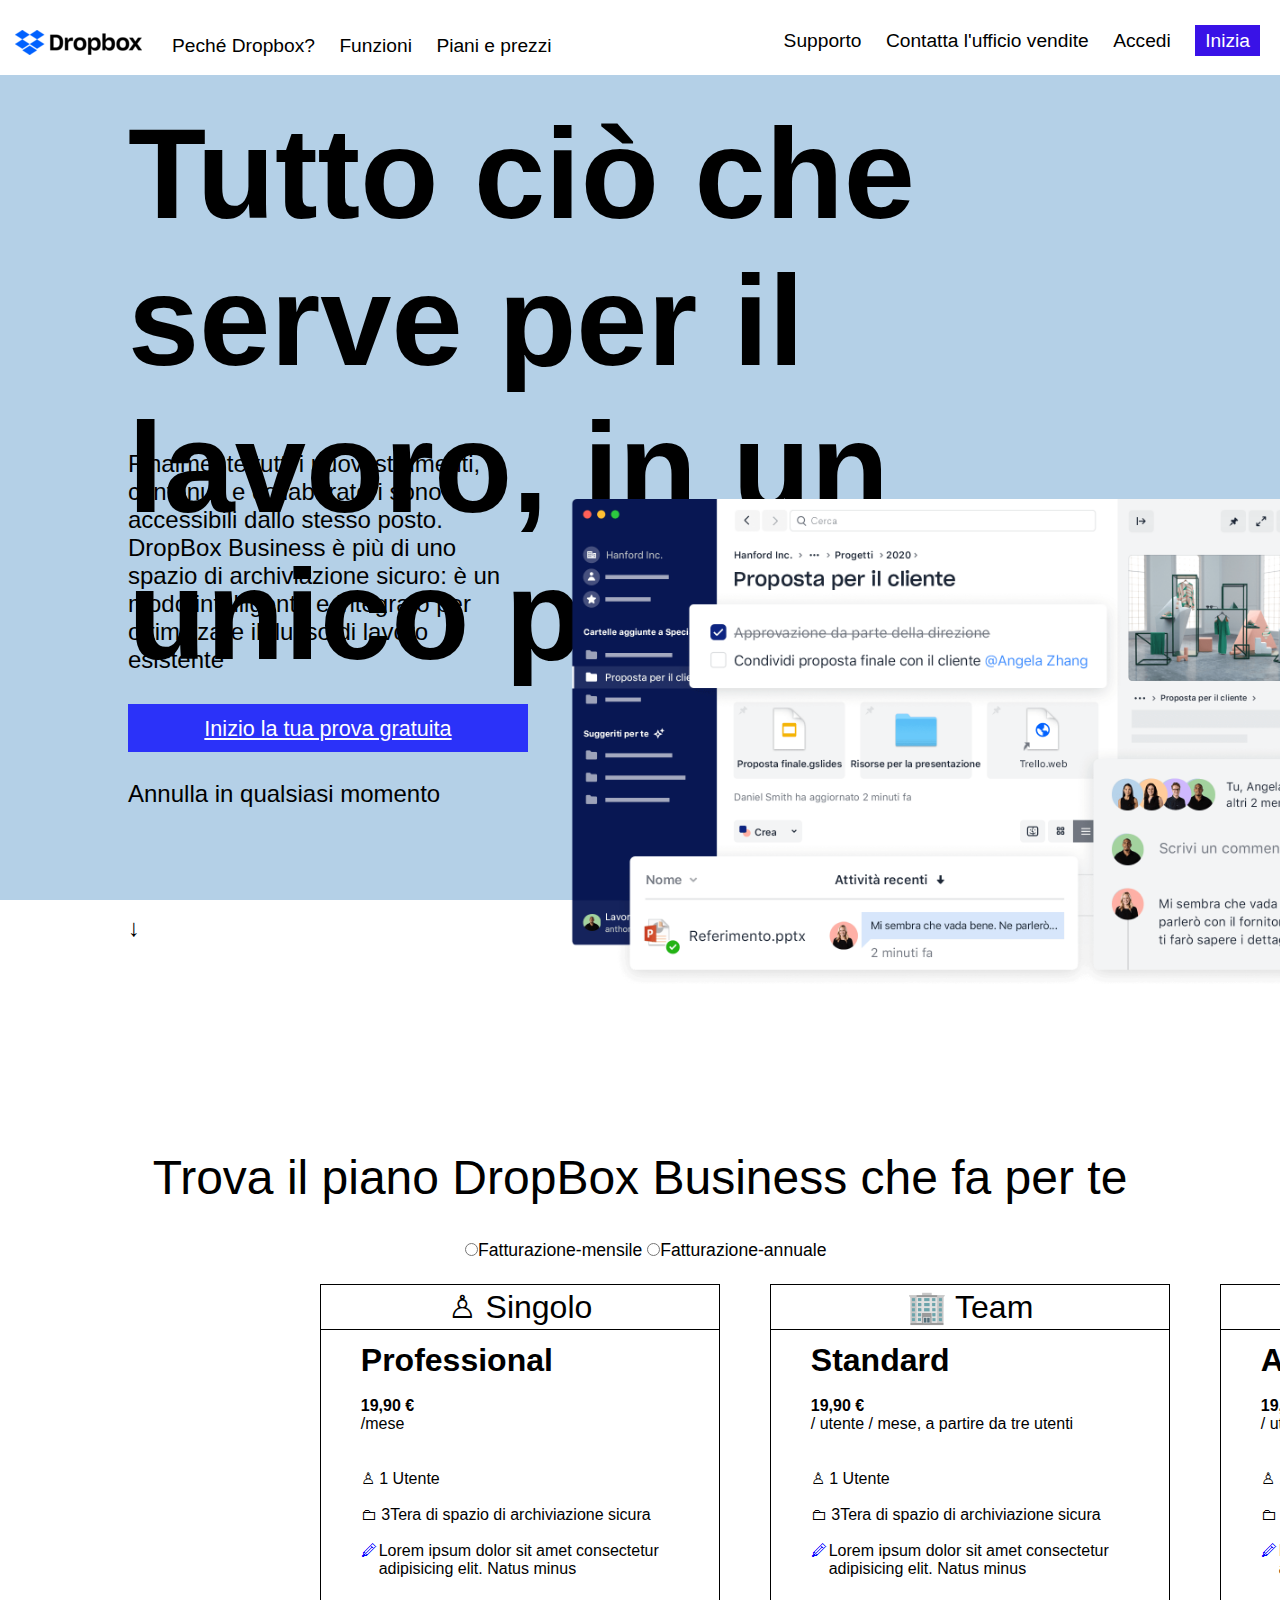
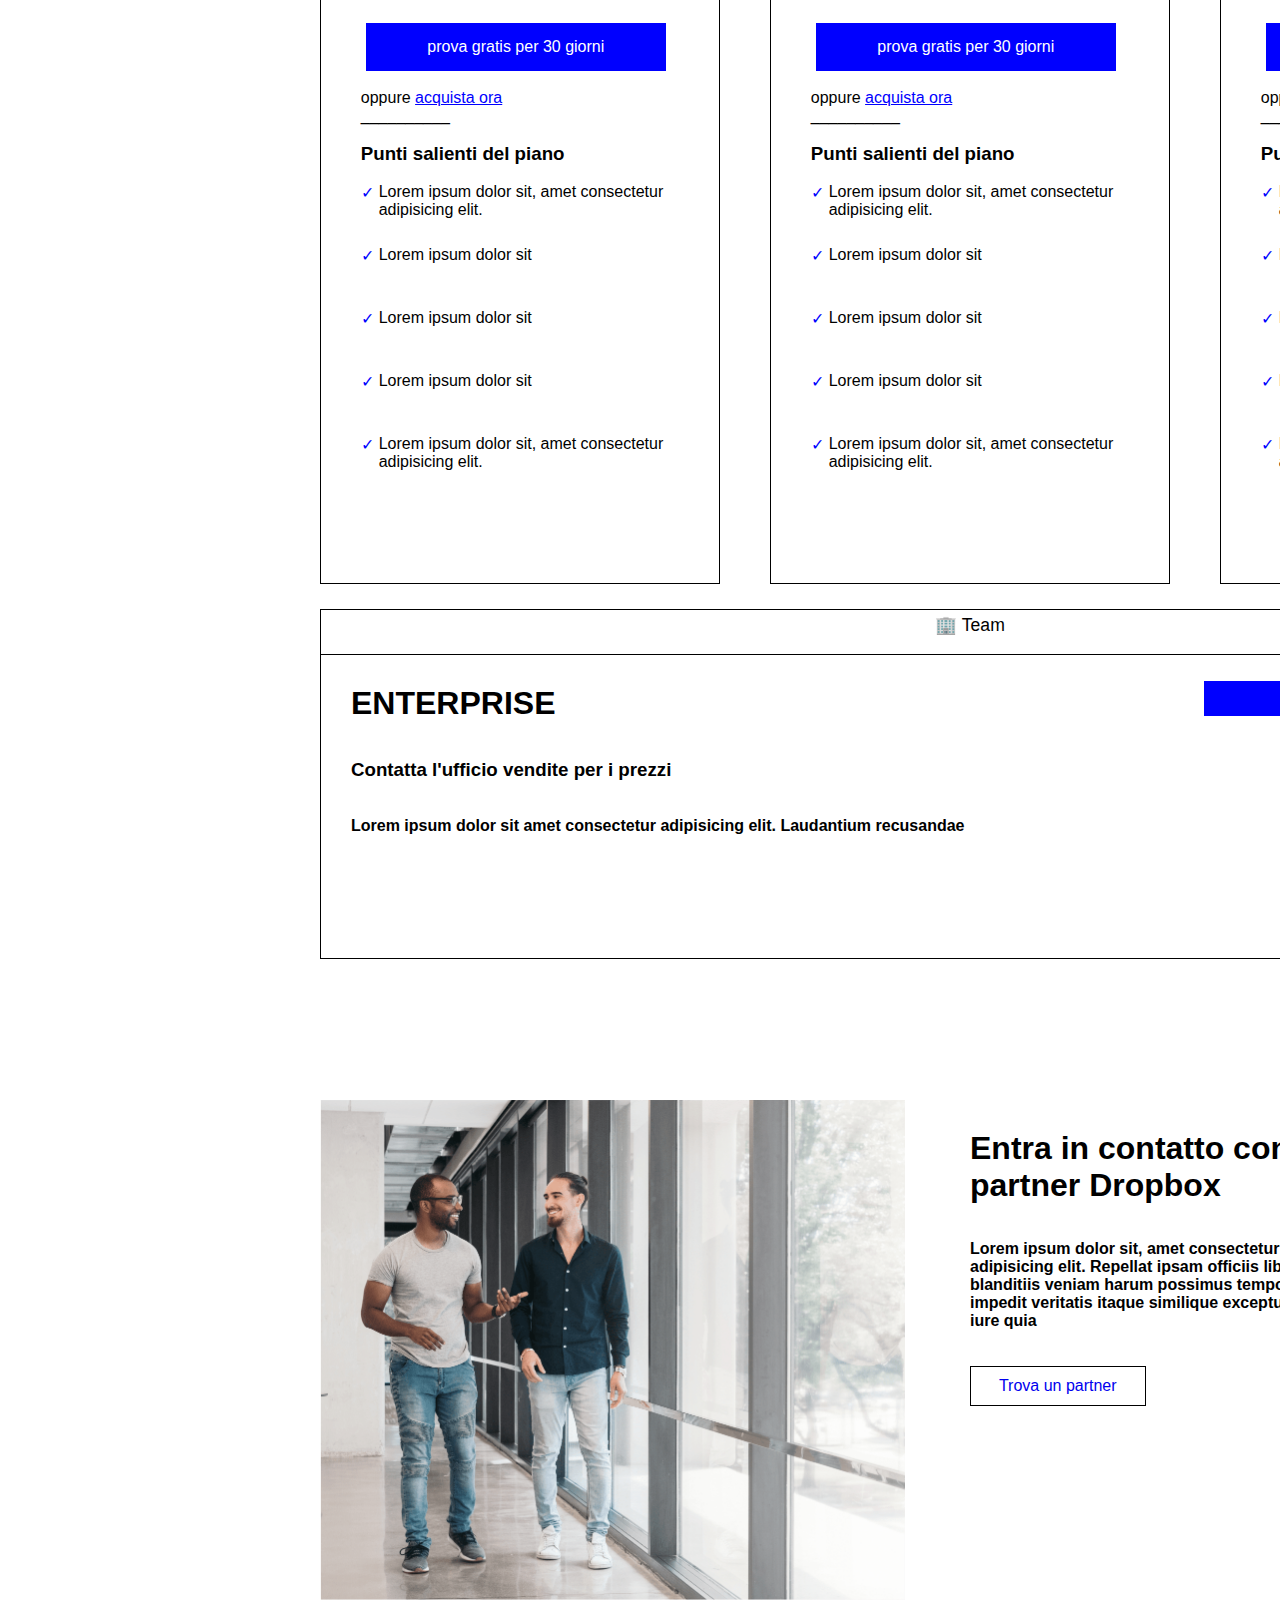
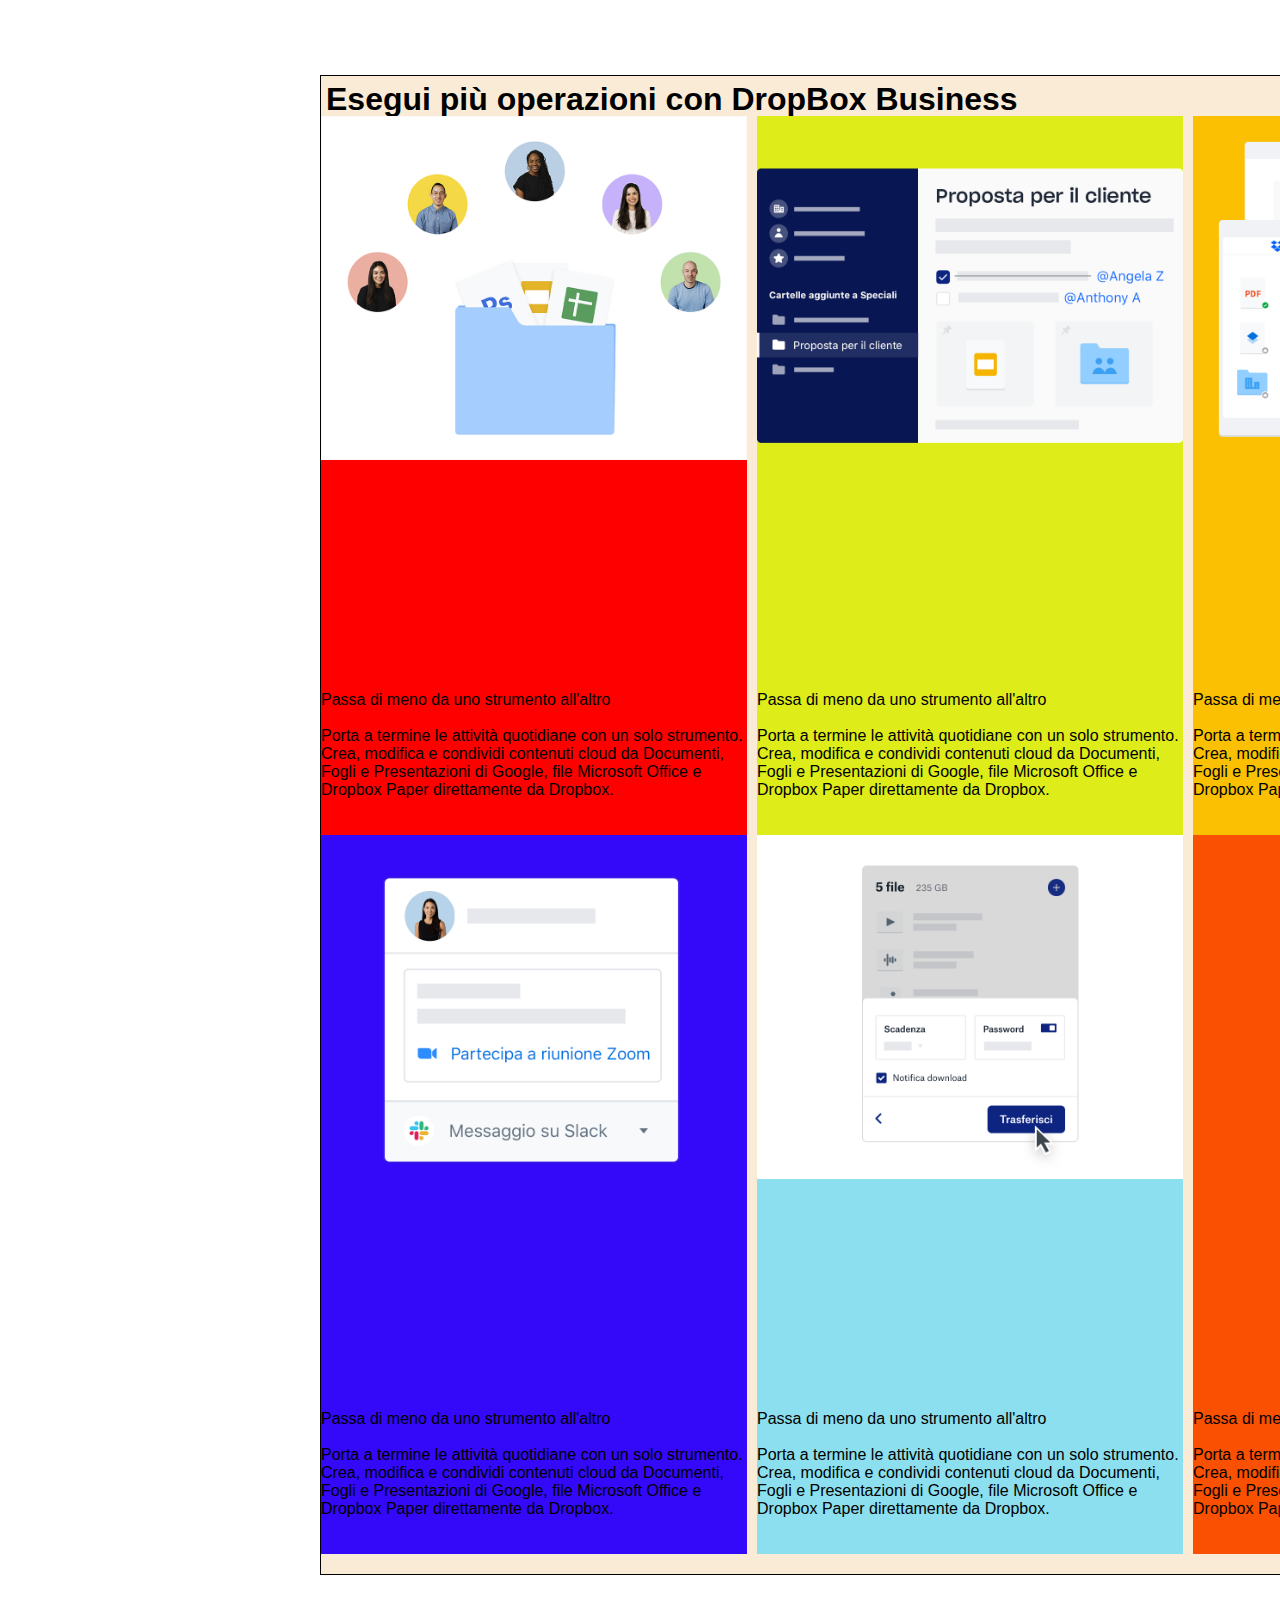
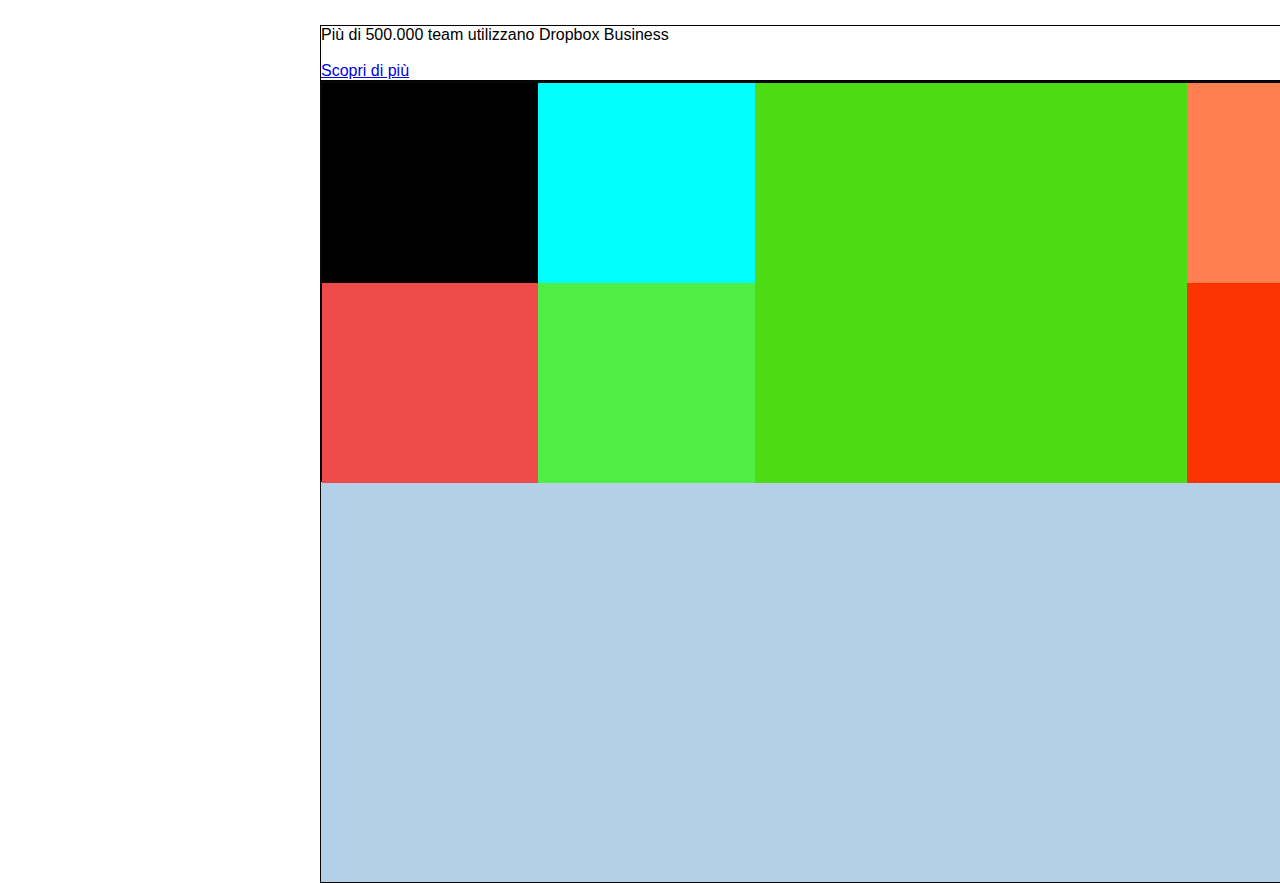
==== index.html @ bd308ca8 "Debaggato qualcosa" ====
<!DOCTYPE html>
<html lang="en">
<head>
    <meta charset="UTF-8">
    <meta http-equiv="X-UA-Compatible" content="IE=edge">
    <meta name="viewport" content="width=device-width, initial-scale=1.0">
    <title>Boolean Dropbox</title>
    <link rel="stylesheet" href="style.css">
</head>

<!-- NOTE - NOTE
Write by "The Saint" 
    angelo.melotti@hotmail.it
Write with VSC + ADD Comment Anchors
-->

<body>
<!-- SECTION Container HEADER -->
<header class="clearfix">
    <div class="cont-header">

<!-- ANCHOR sezione di sinistra di Header -->
        <div class="header-cont-left">
            <div class="img-logo">
                <img src="./img/logo-small.png" alt="Logo">
            </div>
        
            <div class="header-nav-left">
                <nav>
                    <a href="#">Peché Dropbox?</a>
                    <a href="#">Funzioni</a>
                    <a href="#">Piani e prezzi</a>
                </nav>
            </div>
        </div>
<!-- ANCHOR sezione di destra di Header -->
        <div class="header-cont-right">
            <a href="#">Supporto</a>
            <a href="#">Contatta l'ufficio vendite</a>
            <a href="#">Accedi</a>
            <a href="#">Inizia</a>            
        </div>
    </div>
</header>
<!-- !SECTION -->
<!--SECTION inizio prima SECTION-->

<section class="first-section clearfix">
        <div class="first-section-title">
            <h1>Tutto ciò che serve per il lavoro, in un unico posto</h1>
        </div>

        <div class="first-section-left">
            <div>
                Finalmente tutti i nuovi strumenti, contenuti e collaboratori sono accessibili dallo stesso posto. DropBox Business è più di uno spazio di archiviazione sicuro: è un modo intelligente e integrato per ottimizzare il flusso di lavoro esistente
            </div>

            <div class="first-section-left-buttom">
                <a href="#" >Inizio la tua prova gratuita</a>
            </div>
                    <br>
            <div>Annulla in qualsiasi momento</div>
                    <br><br>
            <div class="first-section-left-arrow">&#8595</div>
        </div>

        <div class="first-section-righ">
            <img src="./img/jumbo.png" alt="Jumbo">
        </div>
</section>

<!-- !SECTION -->
<!-- SECTION inizio seconda SECTION-->
<section class="second-section">

<!-- ANCHOR - Header seconda sezione -->
    <div class="second-section-title">
      <p>Trova il piano DropBox Business che fa per te</p>
    </div>
    <div class="second-section-input">
        <input type="radio" id="fatturazione-mensile" name="fatturazione" value="Fatturazione-mensile">Fatturazione-mensile</input>
        <input type="radio" id="fatturazione-annuale" name="fatturazione" value="Fatturazione-annuale">Fatturazione-annuale</input>
    </div>

    <div class="second-section-plan">

<!-- ANCHOR - Second-section-left -->
        <div class="second-section-left">
            <div class="second-section-left-header">
                <span>&#9817 Singolo</span>            
            </div>

            <div class="second-section-left-body">
                <h1>Professional</h1>
                <br>
                <b>19,90 €</b>
                <p>/mese</p>
                        <br><br>
                <p>&#9817 1 Utente</p>
                        <br>
                <p>&#128448  3Tera di spazio di archiviazione sicura</p>
                        <br>
                <div class="list-text-check">
                    <div class="check">&#128393</div>
                    <div class="text-check">Lorem ipsum dolor sit amet consectetur adipisicing elit. Natus minus</div>
                </div>
                        <br><br>
                <div class="free-try">
                    <a href="#"> prova gratis per 30 giorni</a>
                </div>
                        <br>
                <div class="buy-now">
                    <span>oppure</span>
                    <a href="#"> acquista ora</a>
                </div>

                <p>__________</p>
                    <br>
                <h3><strong>Punti salienti del piano</strong></h3>
                <br>
<!-- ANCHOR - Testo "second-section-left-body" -->
<!-- FIXME - Distanziare l'interlinea tra contenitori -->

                <div class="list-text-check">
                    <div class="check">&#10003</div>
                    <div class="text-check">Lorem ipsum dolor sit, amet consectetur adipisicing elit.</div>
                </div>
                        <br>
                <div class="list-text-check">
                    <div class="check">&#10003</div>
                    <div class="text-check">Lorem ipsum dolor sit</div>
                </div>
                        <br>
                <div class="list-text-check">
                    <div class="check">&#10003</div>
                    <div class="text-check">Lorem ipsum dolor sit</div>
                </div>
                        <br>
                <div class="list-text-check">
                    <div class="check">&#10003</div>
                    <div class="text-check">Lorem ipsum dolor sit</div>
                </div>
                        <br>
                <div class="list-text-check">
                    <div class="check">&#10003</div>
                    <div class="text-check">Lorem ipsum dolor sit, amet consectetur adipisicing elit.</div>
                </div>
            </div>
        </div>

<!-- ANCHOR - Second-section-middle -->
        

        <div class="second-section-middle">
            <div class="second-section-left-header">
                <span>&#127970 Team</span>            
            </div>

<!-- FIXME - Cambiare classe con MIDDLE o creare una classe COMMON -->
            <div class="second-section-left-body">
                <h1>Standard</h1>
                <br>
                <b>19,90 €</b>
                <p>/ utente / mese, a partire da tre utenti </p>
                        <br><br>
                <p>&#9817 1 Utente</p>
                        <br>
                <p>&#128448  3Tera di spazio di archiviazione sicura</p>
                        <br>
                <div class="list-text-check">
                    <div class="check">&#128393</div>
                    <div class="text-check">Lorem ipsum dolor sit amet consectetur adipisicing elit. Natus minus</div>
                </div>
                        <br><br>
                <div class="free-try">
                    <a href="#"> prova gratis per 30 giorni</a>
                </div>
                        <br>
                <div class="buy-now">
                    <span>oppure</span>
                    <a href="#"> acquista ora</a>
                </div>

                <p>__________</p>
                    <br>
                <h3><strong>Punti salienti del piano</strong></h3>
                <br>

<!-- ANCHOR - Testo "second-section-middle-body" -->
<!-- FIXME - Distanziare l'interlinea tra contenitori -->

                <div class="list-text-check">
                    <div class="check">&#10003</div>
                    <div class="text-check">Lorem ipsum dolor sit, amet consectetur adipisicing elit.</div>
                </div>
                        <br>
                <div class="list-text-check">
                    <div class="check">&#10003</div>
                    <div class="text-check">Lorem ipsum dolor sit</div>
                </div>
                        <br>
                <div class="list-text-check">
                    <div class="check">&#10003</div>
                    <div class="text-check">Lorem ipsum dolor sit</div>
                </div>
                        <br>
                <div class="list-text-check">
                    <div class="check">&#10003</div>
                    <div class="text-check">Lorem ipsum dolor sit</div>
                </div>
                        <br>
                <div class="list-text-check">
                    <div class="check">&#10003</div>
                    <div class="text-check">Lorem ipsum dolor sit, amet consectetur adipisicing elit.</div>
                </div>
            </div>
        </div>

<!-- ANCHOR - Second-section-right -->

            <div class="second-section-right">
                <div class="second-section-left-header">
                    <span>&#127970 Team</span>            
                </div>
    
                <div class="second-section-left-body">
                    <h1>Advanced</h1>
                    <br>
                    <b>19,90 €</b>
                    <p>/ utente / mese, a partire da tre utenti </p>
                            <br><br>
                    <p>&#9817 1 Utente</p>
                            <br>
                    <p>&#128448  3 Tera di spazio di archiviazione sicura</p>
                            <br>
                <div class="list-text-check">
                    <div class="check">&#128393</div>
                    <div class="text-check">Lorem ipsum dolor sit amet consectetur adipisicing elit. Natus minus</div>
                </div>
                            <br><br>
                    <div class="free-try">
                        <a href="#"> prova gratis per 30 giorni</a>
                    </div>
                            <br>
                <div class="buy-now">
                    <span>oppure</span>
                    <a href="#"> acquista ora</a>
                </div>
                <p>__________</p>
                            <br>
                <h3><strong>Punti salienti del piano</strong></h3>
                            <br>
    
<!-- ANCHOR - Testo "second-section-right-body" -->
    
                    <div class="list-text-check">
                        <div class="check">&#10003</div>
                        <div class="text-check">Lorem ipsum dolor sit, amet consectetur adipisicing elit.</div>
                    </div>
                            <br>
                    <div class="list-text-check">
                        <div class="check">&#10003</div>
                        <div class="text-check">Lorem ipsum dolor sit</div>
                    </div>
                            <br>
                    <div class="list-text-check">
                        <div class="check">&#10003</div>
                        <div class="text-check">Lorem ipsum dolor sit</div>
                    </div>
                            <br>
                    <div class="list-text-check">
                        <div class="check">&#10003</div>
                        <div class="text-check">Lorem ipsum dolor sit</div>
                    </div>
                            <br>
                    <div class="list-text-check">
                        <div class="check">&#10003</div>
                        <div class="text-check">Lorem ipsum dolor sit, amet consectetur adipisicing elit.</div>
                    </div>
                </div>            
        </div>
    </div>

<!-- ANCHOR - FOOTER second section -->
<footer class="footer-second-section clearfix">
    <div class="footer-second-section-header">&#127970 Team</div>
        <div class="footer-second-section-header-left">
<!-- FIXME - mettere a posto il peso del testo -->
            <h1><strong>ENTERPRISE</strong></h1p>
                    <br><br>
            <h3><strong>Contatta l'ufficio vendite per i prezzi</strong></h3>
                    <br><br>
            <h4>Lorem ipsum dolor sit amet consectetur adipisicing elit. Laudantium recusandae</h4>
        </div>
        <div class="footer-second-section-header-right">
            <a href="#">Contatta l'ufficio vendite</a>
        </div>
</footer>
</section>

<!-- !SECTION -->
<!-- SECTION - Inizio third-SECTION -->

<section class="third-section">
    <div class="third-section-left"></div>
<!-- FIXME - Mettere a posto le dimensione del testo -->
    <div class="third-section-right">
        <h1><strong>Entra in contatto con un partner Dropbox</strong></h1>
                    <br><br>
        <h3>Lorem ipsum dolor sit, amet consectetur adipisicing elit. Repellat ipsam officiis libero blanditiis veniam harum possimus temporibus impedit veritatis itaque similique excepturi odio iure quia</h3>
                    <br><br>
        <div class="third-section-right-button">
            <a href="#">Trova un partner</a>
        </div>

    </div>
</section>
<!-- !SECTION -->

<!-- SECTION - Inizio fourth-section -->
<section class="fourth-section clearfix">
    
    <div class="fourth-section-header">
        <h1><strong>Esegui pi&#249 operazioni con DropBox Business</strong></h1>
    </div>

    <div class="fourth-section_body_row-one">
        <div class="fourth-section_body_row-one_left block-dim">
            <div class="fourth-section_body_row-one_left_img"></div>
            
            <p>Passa di meno da uno strumento all'altro</p>
                        <br>
            <p>Porta a termine le attività quotidiane con un solo strumento. Crea, modifica e condividi contenuti cloud da Documenti, Fogli e Presentazioni di Google, file Microsoft Office e Dropbox Paper direttamente da Dropbox.</p>

        </div>

        <div class="fourth-section_body_row-one_middle block-dim">
            <div class="fourth-section_body_row-one_middle_img"></div>

            <p>Passa di meno da uno strumento all'altro</p>
                        <br>
            <p>Porta a termine le attività quotidiane con un solo strumento. Crea, modifica e condividi contenuti cloud da Documenti, Fogli e Presentazioni di Google, file Microsoft Office e Dropbox Paper direttamente da Dropbox.</p>
                
        </div>

        <div class="fourth-section_body_row-one_right block-dim">
            <div class="fourth-section_body_row-one_right_img"></div>

            <p>Passa di meno da uno strumento all'altro</p>
                        <br>
            <p> Porta a termine le attività quotidiane con un solo strumento. Crea, modifica e condividi contenuti cloud da Documenti, Fogli e Presentazioni di Google, file Microsoft Office e Dropbox Paper direttamente da Dropbox.</p>          

       
        </div>
    </div>

    <div class="fourth-section_body_row-two">
        <div class="fourth-section_body_row-two_left block-dim">
            <div class="fourth-section_body_row-two_left_img"></div>

            <p>Passa di meno da uno strumento all'altro</p>
                        <br>
            <p> Porta a termine le attività quotidiane con un solo strumento. Crea, modifica e condividi contenuti cloud da Documenti, Fogli e Presentazioni di Google, file Microsoft Office e Dropbox Paper direttamente da Dropbox.</p> 
            
    
        </div>
    
        <div class="fourth-section_body_row-two_middle block-dim">
            <div class="fourth-section_body_row-two_middle_img"></div>

            <p>Passa di meno da uno strumento all'altro</p>
                        <br>
            <p> Porta a termine le attività quotidiane con un solo strumento. Crea, modifica e condividi contenuti cloud da Documenti, Fogli e Presentazioni di Google, file Microsoft Office e Dropbox Paper direttamente da Dropbox.</p> 
    
    
        </div>
    
        <div class="fourth-section_body_row-two_right block-dim">
            <div class="fourth-section_body_row-two_right_img"></div>

            <p>Passa di meno da uno strumento all'altro</p>
                        <br>
            <p> Porta a termine le attività quotidiane con un solo strumento. Crea, modifica e condividi contenuti cloud da Documenti, Fogli e Presentazioni di Google, file Microsoft Office e Dropbox Paper direttamente da Dropbox.</p> 
    
    
        </div>


    </div>
</section>
<!-- !SECTION -->

<!-- SECTION START Fifth SECTION -->

    <!-- ANCHOR - Fifth-section_Header -->
    <div class="fifth-section_Header">
        Più di 500.000 team utilizzano Dropbox Business
                <br><br>
        <a href="#">Scopri di pi&#249</a>
    </div>

<section class="fifth-section clearfix">
    <!-- ANCHOR - Fifth-section_cont-img -->
    <div class="fifth-section_cont-img">
        
<!-- ANCHOR fifth-section_cont-img_left -->
        <div class="fifth-section_cont-img_left">

<!-- ANCHOR fifth-section_cont-img_left_hight -->
            <div class="fifth-section_cont-img_left_hight">
                <div class="fifth-section_cont-img_left_hight_left">

                    
                </div>

                <div class="fifth-section_cont-img_left_hight_right">


                </div>
            </div>

<!-- ANCHOR - fifth-section_cont-img_left_low -->
            <div class="fifth-section_cont-img_left_low">
                <div class="fifth-section_cont-img_left_low_left">

                </div>

                <div class="fifth-section_cont-img_left_low_right">


                </div>
            </div>   
        </div>

<!-- ANCHOR fifth-section_cont-img_middle -->
        <div class="fifth-section_cont-img_middle">

            
        </div>

<!-- ANCHOR fifth-section_cont-img_left -->
        <div class="fifth-section_cont-img_right">
            <div class="fifth-section_cont-img_right_hight">
                
                <div class="fifth-section_cont-img_right_hight_left">

                </div>
                
                <div class="fifth-section_cont-img_right_hight_right">

                </div>        
               
                
            </div>

            <div class="fifth-section_cont-img_right_low">
                <div class="fifth-section_cont-img_right_low_left">

                </div>

                <div class="fifth-section_cont-img_right_low_right">

                </div>
                    
            </div>
            
        </div>

    </div>

<!-- ANCHOR - fifth-section_footer -->
    <footer class="fifth-section_footer">
        
        <div class="fifth-section_footer_left">

        </div>

        <div class="fifth-section_footer_right">

        </div>


    </footer>
</section>




























</body>
</html>
---- style.css ----
/* ANCHOR - utility */

*{Padding: 0;
Margin: 0;
Box-sizing: border-box}

.clearfix::after{
content: "";
display: table;
clear: both;}

body{
    font-family: Arial, Helvetica, sans-serif;
}
/* NOTE - Note
    Section
        width: 1300px;
        margin-left: 25%;
*/

/* ANCHOR INIZIO header */

header{
    width: 100%;
    height: 75px;
    position: fixed;
    z-index: 1;
    background-color: white;
}

.cont-header{
    display: block;
}

header a{
    text-decoration: none;
    font-size: 1.2em;
    margin-left: 20px;
    color: black}

/* ANCHOR Inizio blocco di sinistra */

.header-cont-left{
    /* width: 600px; */
    height: 100px;
    /* border: 1px solid black; */
    float: left;}

.img-logo{
    float: left;
    margin-left: 15px;
    margin-top: 30px;}

.header-nav-left{
    float: left;
    margin-top: 35px;
    margin-left:10px;}

/* ANCHOR Inizio blocco di destra */

.header-cont-right{
    float: right;
    margin-top: 30px;
    margin-right: 20px;
    height: auto;
    display: inline-block;}

.header-cont-right a:nth-child(4){
    background-color: rgb(57, 18, 231);
    color: white;
    padding: 5px 10px;}

/* SECTION Inizio prima SECTION */

.first-section{
    position: relative;
    height: 900px;
    background-color: #B4D0E7;
    width: 100%;
}

    .first-section-title{
        position: absolute;
        font-size: 4em;
        text-align: left;
        left: 10%;
        right: 10%;
        top: 100px;
    }

    .first-section-left{
        float: left;
        position: absolute;
        width: 30%;
        margin-top: 450px;
        margin-left: 10%;
        font-size: 1.5em;
    }

    .first-section-left-buttom{
        margin-top: 30px;
        background-color: rgba(0, 0, 255, 0.76);
        /* color: white; */
        width: 400px;
        padding: 10px;
        text-align: center;
    }
        .first-section-left-buttom a{
            color: white;
            font-size: 0.9em;
        }
/* FIXME Aggiustare freccia, magari con una immagine */
    .first-section-left-arrow{
        margin-top: 50px;
        font-size: 6empx;
    }

    .first-section-righ{
        width: 80%;
        transform: scale(45%);
        float: right;
        margin-top: 200px;
    }

/* !SECTION */
/* SECTION inizio seconda SECTION */

.second-section{
    width: 100%;
    height: 1800px;
    position: relative;
}

    .second-section-title{
        position: absolute;
        width: auto;
        height: 50px;
        font-size: 3em;
        text-align: center;
        vertical-align: middle;
        left: 0%;
        right: 0%;
        top: 250px;
    }

    .second-section-input{
        position: absolute;
        width: auto;
        height: 50px;
        margin-left: 15px;
        margin-top: 30px;
        font-size: 1.1em;
        top: 310px;
        left: 450px;
    }

.second-section-plan{
    height: 900px;
    display: flex;
    width: 1300px;
    margin-left: 25%;}

    .second-section-left{
        height: 900px;
        width: 400px;
        display: inline-block;
        border: 1px solid black;}

    .second-section-middle{
        height: 900px;
        width: 400px;
        display: inline-block;
        border: 1px solid black;
        margin-left: 50px;}

    .second-section-right{
        height: 900px;
        width: 400px;
        display: inline-block;
        border: 1px solid black;
        margin-left: 50px;}

    .second-section-left-header{
        font-size: 2em;
        border-bottom: 1px solid black;
        text-align: center;
        padding: 3px;
}

.free-try{
    background-color: blue;
    text-align: center;
    padding: 15px;
    width: 300px;
    margin-left: 5px;
}

.free-try a{
    color: white;
    text-decoration: none;
}

.buy-now a{
    color: blue;
}
    .second-section-left-body{
        margin-left: 10%;
        margin-top: 3%;
    }

    .list-text-check{
        display: flex;
        margin-bottom: 25px;}

            .check{
                height: 20px;
                width: 5%;
                color: blue;}
            .text-check{
                height: 20px;
                width: 80%;}

/* ANCHOR - FOOTER second section */
/* FIXME - aggiustare altezza "footer-second-section" */
.footer-second-section{
    width: 1300px;
    height: 350px;
    border: 1px solid black;
    margin-top: 25px;
    width: 1300px;
    margin-left: 25%;}

    .footer-second-section-header{
        text-align: center;
        font-size: 1.1em;
        height: 13%;
        border-bottom: 1px solid black;
        padding: 5px;}

    .footer-second-section-header-left{
        float: left;
        width: 68%;
        height: 87%;
        padding: 30px;}

    .footer-second-section-header-right{
        float: right;
        width: 32%;
        height: 10%;
        text-align: center;
        padding: 8px;
        background-color: blue;
        color: white;
        margin-top: 2%;}
        .footer-second-section-header-right a{
            color: white;
            text-decoration: none;}

 /* !SECTION */
/* SECTION  - Inizio third-SECTION */
.third-section{
    width: 1300px;
    margin-left: 25%;
    height: 500px;
    display: flex;}

    .third-section-left{
        width: 50%;
        height: 100%;
        background-image: url('./img/partner.png');
        background-repeat: no-repeat;
        background-size: contain;}

    .third-section-right{
        width: 30%;
        height: 50%;
        margin-top: 30px;}

        .third-section-right h3{
            font-size: 1em;}

        .third-section-right-button{
            border: 1px solid black;
            padding: 10px;
            text-align: center;
            width: 45%;}

        .third-section-right-button a{
            text-decoration: none;}

/* !SECTION */
/* SECTION - Inizio fourth-section */
.fourth-section{
    width: 1300px;
    margin-left: 25%;
    margin-top: 75px;
    height: 1500px;
    border: 1px solid black;
    background-color: antiquewhite;}

/* NOTE - fourth-section common */
.block-dim{
    width: calc(100% / 3);


}
/* FIXME - l'altezza rompe in basso di 35px */
    .fourth-section-header{
        width: 100%;
        height: 40px;
        padding: 5px;}
    
    .fourth-section_body_row-one{
        display: flex;
        height: 48%;
    }
        .fourth-section_body_row-one_left{
            background-color: red;
        }
            .fourth-section_body_row-one_left_img{
                background-image: url(./img/business-feature-switching-tools.png);
                background-repeat: no-repeat;
                background-size: contain;
                width: 100%;
                height: 80%;
            }

        .fourth-section_body_row-one_middle{
            background-color: rgb(222, 236, 25);
            margin-left: 10px;
        }
            .fourth-section_body_row-one_middle_img{
                background-image: url(./img/business-feature-coordinate-it.png);
                background-repeat: no-repeat;
                background-size: contain;
                width: 100%;
                height: 80%;
            }

        .fourth-section_body_row-one_right{
            background-color: rgb(250, 192, 1);
            margin-left: 10px;}

            .fourth-section_body_row-one_right_img{
                background-image: url(./img/business-feature-multi-device.png);
                background-repeat: no-repeat;
                background-size: contain;
                width: 100%;
                height: 80%;}

    .fourth-section_body_row-two{
        display: flex;
        height: 48%;}

        .fourth-section_body_row-two_left{
            background-color: rgb(52, 8, 248);}

            .fourth-section_body_row-two_left_img{
                background-image: url(./img/business-feature-integrations-it.png);
                background-repeat: no-repeat;
                background-size: contain;
                width: 100%;
                height: 80%;}

        .fourth-section_body_row-two_middle{
            background-color: rgb(139, 223, 238);
            margin-left: 10px;}

            .fourth-section_body_row-two_middle_img{
                background-image: url(./img/business-feature-send-files-it.png);
                background-repeat: no-repeat;
                background-size: contain;
                width: 100%;
                height: 80%;}

        .fourth-section_body_row-two_right{
            background-color: rgb(250, 80, 1);
            margin-left: 10px;}

            .fourth-section_body_row-two_right_img{
                background-image: url(./img/business-feature-security.png);
                background-repeat: no-repeat;
                background-size: contain;
                width: 100%;
                height: 80%;}

/* !SECTION */

/* SECTION START Fifth SECTION */
/* FIXME Caratteri e colori */
.fifth-section{
    border: 1px solid rgb(8, 8, 8);
    width: 1300px;
    margin-left: 25%;
    /* height: 150px; */
    /* margin-top: 50px; */
}

.fifth-section_Header{
    margin-left: 25%;
    margin-top: 50px;
    width: 1300px;
    border: 1px solid black;

}

/* ANCHOR - BORDER di Prova */
/* .try-border{
    border: 1px solid red;
    height: 400px;
    width: calc(100%/2);
} */


.fifth-section_cont-img{
    border: 1px solid rgb(8, 8, 8);
    width: 1300px;
    height: 400px;
    display: flex;
}

    /* ANCHOR fifth-section_cont-img_left */
    .fifth-section_cont-img_left{
        width: calc(100% / 3);
        height: 400px;
        background-color: crimson;
        display: inline-block;
}

        /* ANCHOR fifth-section_cont-img_left_hight */
        .fifth-section_cont-img_left_hight{
            height: 50%;
            background-color: darkorange;
        }
            .fifth-section_cont-img_left_hight_left{
                float: left;
                width: 50%;
                height: 100%;
                background-color: black;
            }

            .fifth-section_cont-img_left_hight_right{
                float: right;
                width: 50%;
                height: 100%;
                background-color: aqua;
            }

        /* ANCHOR - fifth-section_cont-img_left_low */
        .fifth-section_cont-img_left_low{
            height: 50%;
            background-color: white;}

            .fifth-section_cont-img_left_low_left{
                float: left;
                width: 50%;
                height: 100%;
                background-color: rgb(238, 74, 74);
            }

            .fifth-section_cont-img_left_low_right{
                float: right;
                width: 50%;
                height: 100%;
                background-color: rgb(80, 238, 66);
            }

    .fifth-section_cont-img_middle{
        width: calc(100% / 3);
        height: 400px;
        background-color: rgb(77, 220, 20);
        display: inline-block;}

    /* ANCHOR fifth-section_cont-img_left */
    .fifth-section_cont-img_right{
        width: calc(100% / 3);
        height: 400px;
        background-color: rgb(4, 0, 255);
        display: inline-block;
    }

        .fifth-section_cont-img_right_hight{
            height: 50%;
            background-color: rgb(17, 17, 16);

        }

            .fifth-section_cont-img_right_hight_left{
                float: left;
                width: 50%;
                height: 100%;
                background-color: coral;
            }

            .fifth-section_cont-img_right_hight_right{
                float: right;
                width: 50%;
                height: 100%;
                background-color: burlywood;
            }

        .fifth-section_cont-img_right_low{
            height: 50%;
            background-color: white;
        }
            .fifth-section_cont-img_right_low_left{
                float: left;
                width: 50%;
                height: 100%;
                background-color: rgb(250, 51, 1);

            }

            .fifth-section_cont-img_right_low_right{
                float: left;
                width: 50%;
                height: 100%;
                background-color: rgb(56, 247, 39);

            }

/* ANCHOR - fifth-section_footer */
.fifth-section_footer{
    height: 400px;
    width: 1300px;
    background-color: #B4D0E7;
}
    .fifth-section_footer_left{


    }
    .fifth-section_footer_right{

        
    }
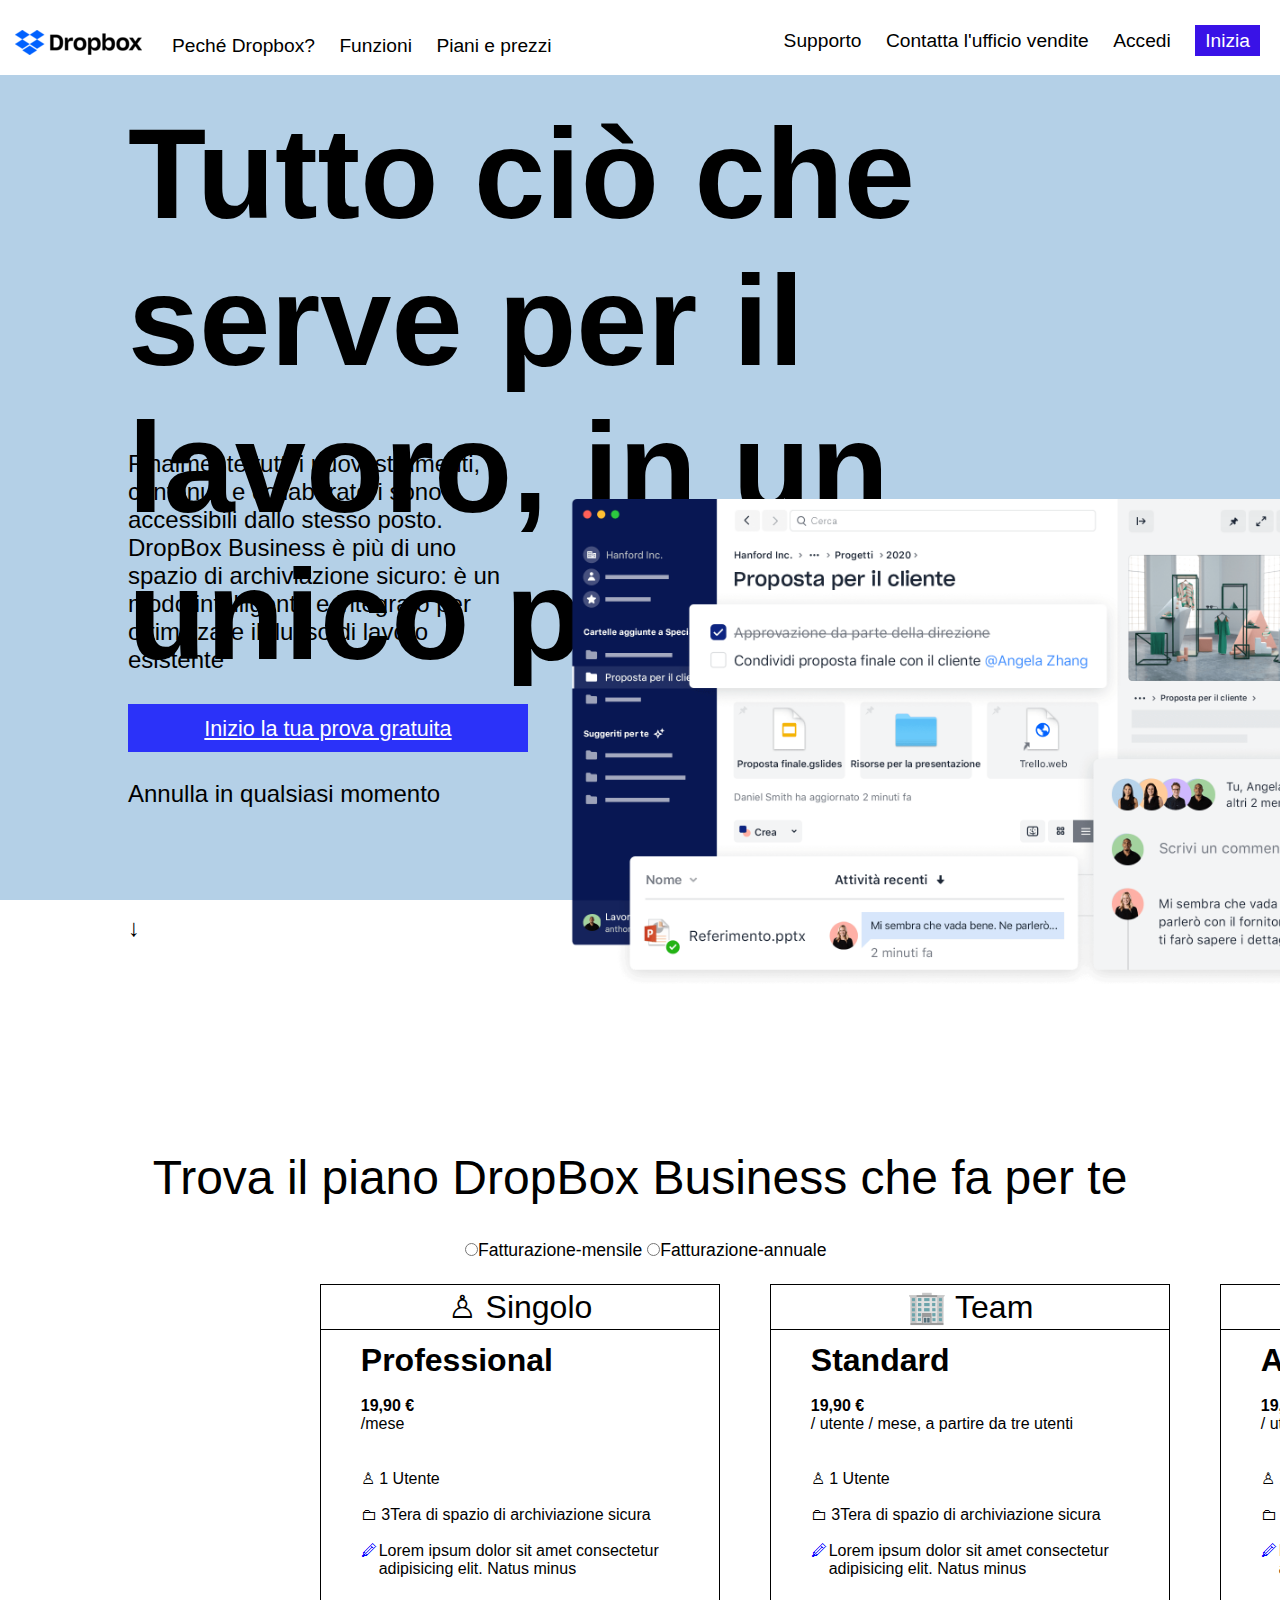
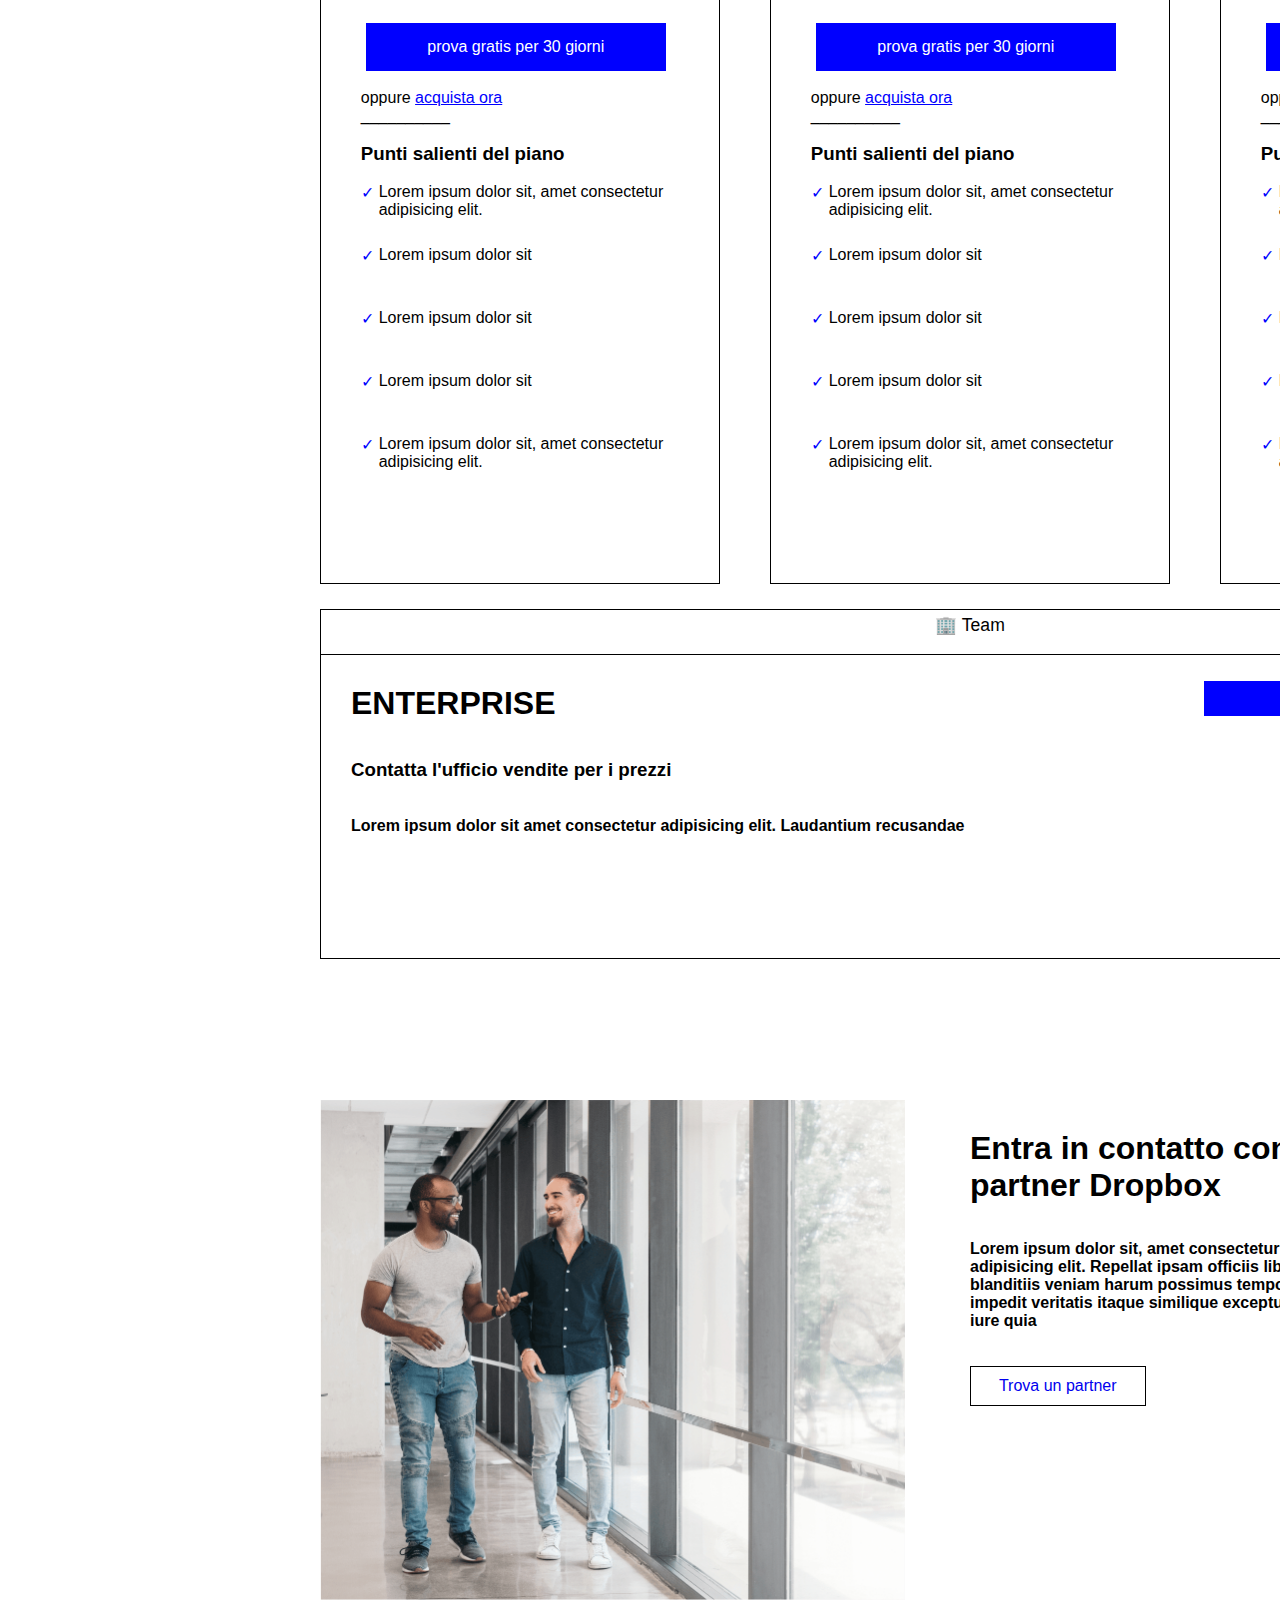
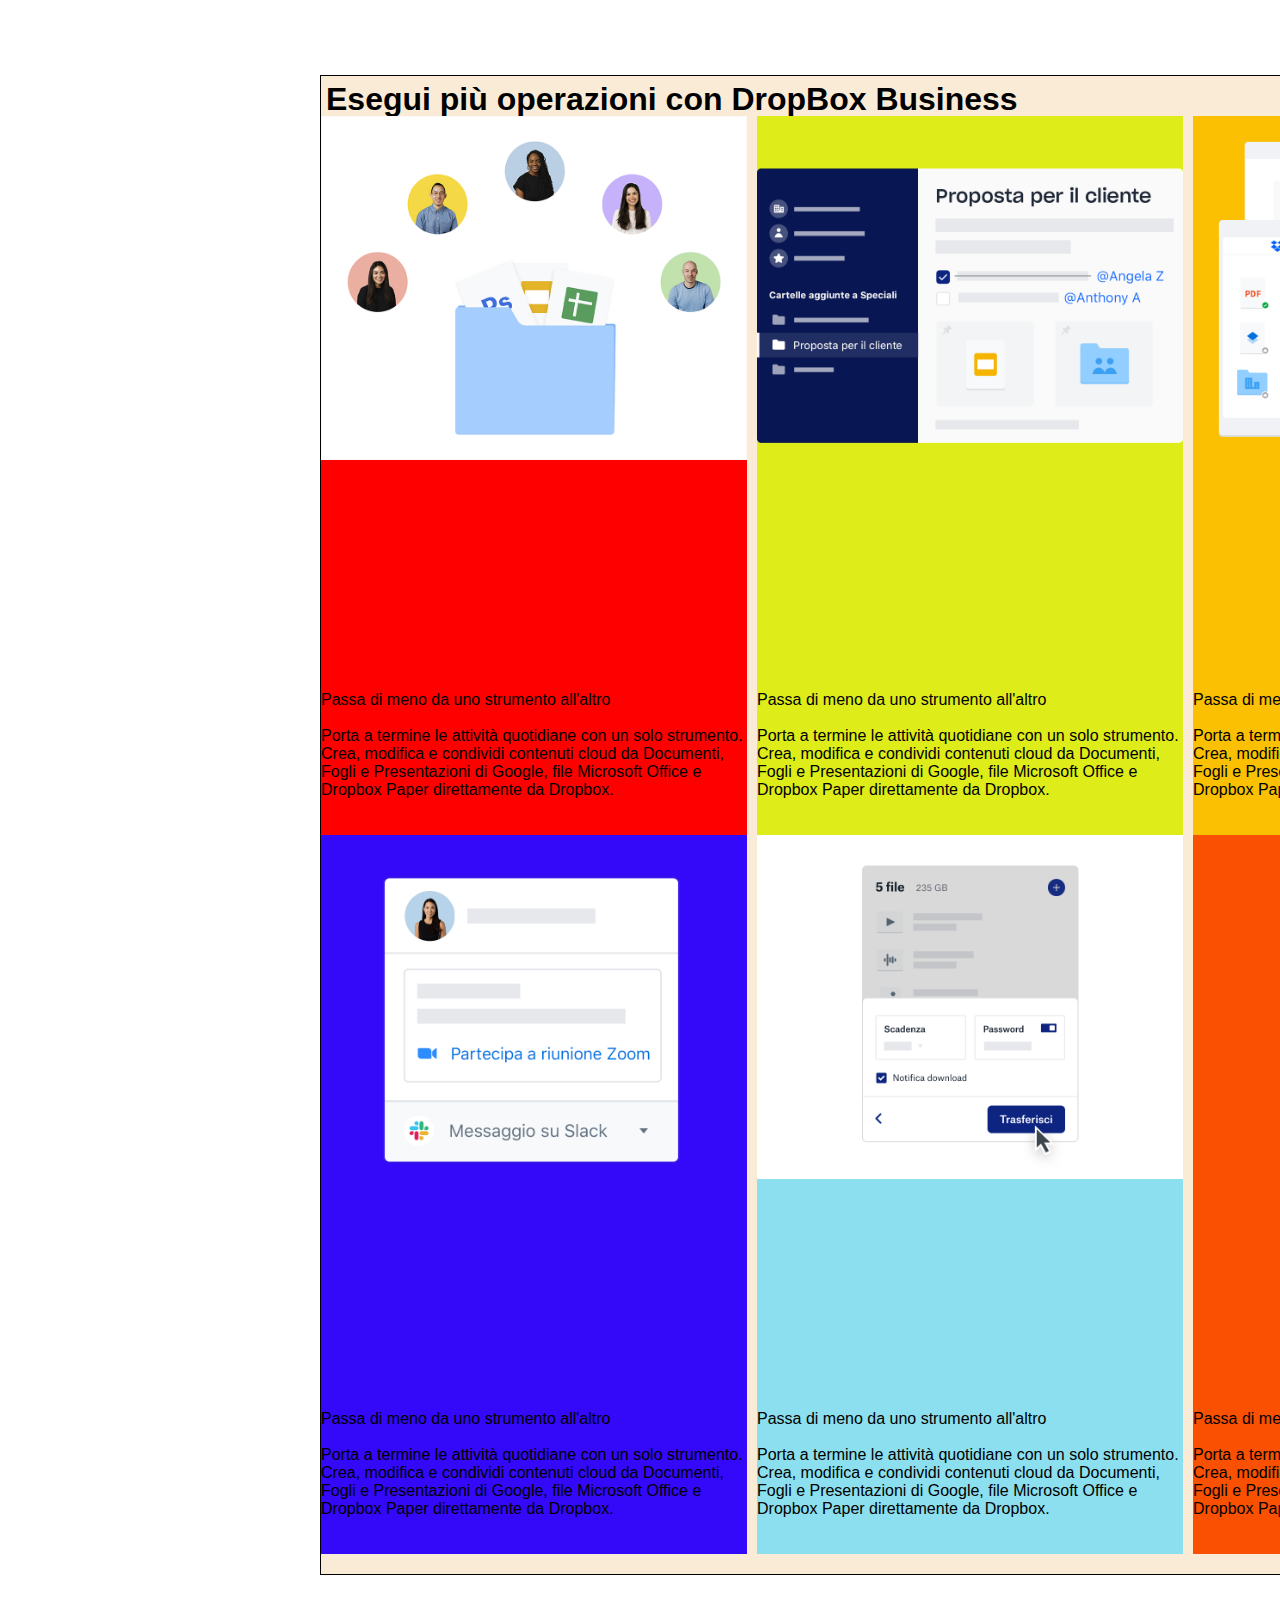
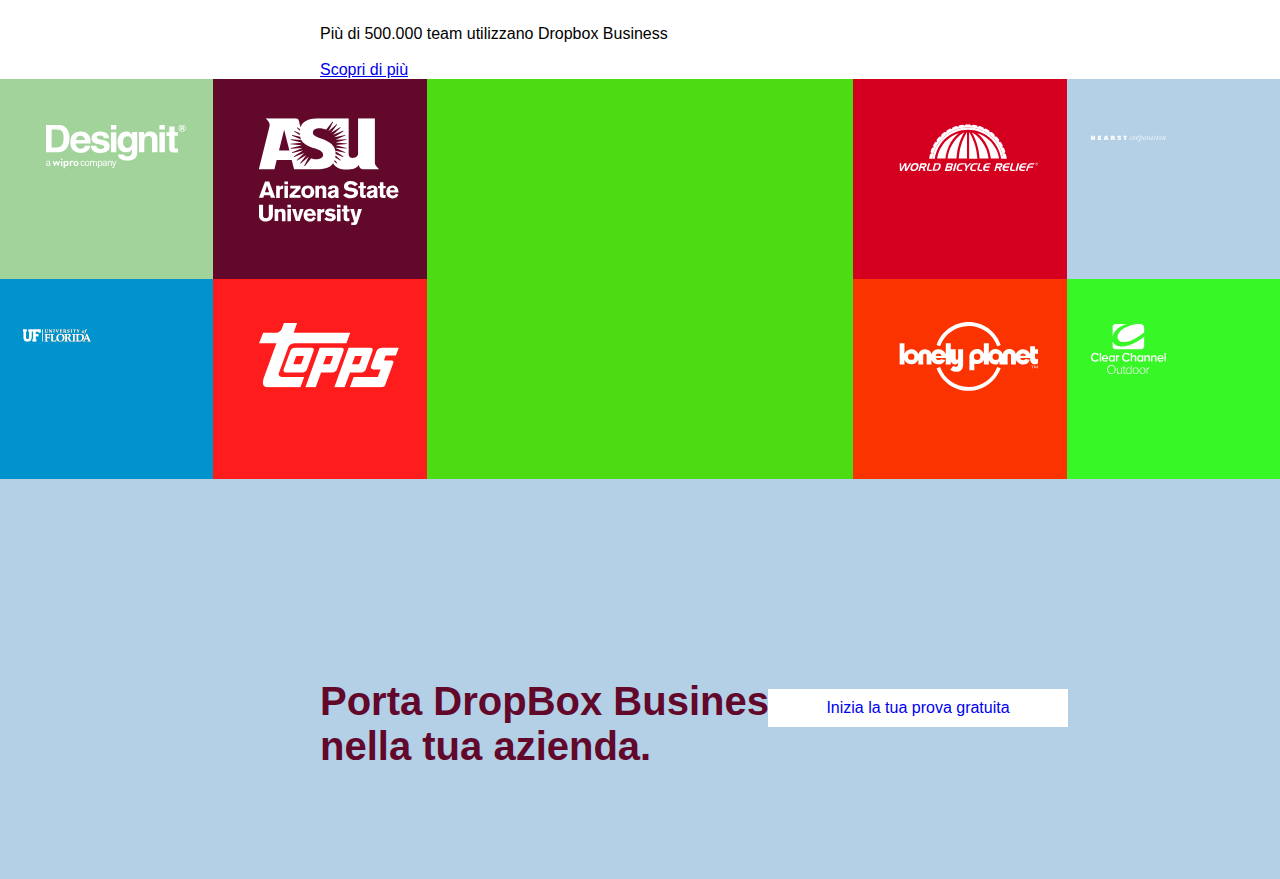
==== commit 354b969d: "Sezione 5 finita al 90%- inizio Sezione 6" ====
--- a/index.html
+++ b/index.html
@@ -392,7 +392,7 @@
 
 <!-- SECTION START Fifth SECTION -->
 
-    <!-- ANCHOR - Fifth-section_Header -->
+<!-- ANCHOR - Fifth-section_Header -->
     <div class="fifth-section_Header">
         Più di 500.000 team utilizzano Dropbox Business
                 <br><br>
@@ -400,7 +400,7 @@
     </div>
 
 <section class="fifth-section clearfix">
-    <!-- ANCHOR - Fifth-section_cont-img -->
+<!-- ANCHOR - Fifth-section_cont-img -->
     <div class="fifth-section_cont-img">
         
 <!-- ANCHOR fifth-section_cont-img_left -->
@@ -408,13 +408,20 @@
 
 <!-- ANCHOR fifth-section_cont-img_left_hight -->
             <div class="fifth-section_cont-img_left_hight">
+
+<!-- ANCHOR 5° LOGO 1.1 -->
                 <div class="fifth-section_cont-img_left_hight_left">
-
+<!-- FIXME Mettere il border interno -->
+                    <div class="logo">
+                        <img src="./img/designit.svg" alt="Logo Designit">
+                    </div>
                     
                 </div>
 
                 <div class="fifth-section_cont-img_left_hight_right">
-
+                    <div class="logo">
+                        <img src="./img/arizona_state_university.svg" alt="Logo Arizona state University">
+                    </div>
 
                 </div>
             </div>
@@ -422,32 +429,41 @@
 <!-- ANCHOR - fifth-section_cont-img_left_low -->
             <div class="fifth-section_cont-img_left_low">
                 <div class="fifth-section_cont-img_left_low_left">
+                    <div class="logo">
+                        <img src="./img/university_of_florida.svg" alt="Logo Designit">
+                    </div>
 
                 </div>
 
                 <div class="fifth-section_cont-img_left_low_right">
-
+                    <div class="logo">
+                        <img src="./img/topps.svg" alt="Logo Topps">
+                    </div>
 
                 </div>
             </div>   
         </div>
 
-<!-- ANCHOR fifth-section_cont-img_middle -->
+<!-- ANCHOR 5° Sezione cont-img padre centro -->
         <div class="fifth-section_cont-img_middle">
 
             
         </div>
 
-<!-- ANCHOR fifth-section_cont-img_left -->
+<!-- ANCHOR 5° Sezione cont-img padre destra -->
         <div class="fifth-section_cont-img_right">
             <div class="fifth-section_cont-img_right_hight">
                 
                 <div class="fifth-section_cont-img_right_hight_left">
-
+                    <div class="logo">
+                        <img src="./img/world_bicycle_relief.svg" alt="Logo World bicycle relief">
+                    </div>
                 </div>
                 
                 <div class="fifth-section_cont-img_right_hight_right">
-
+                    <div class="logo">
+                        <img src="./img/hearst_corp.svg" alt="Logo hearst corp">
+                    </div>
                 </div>        
                
                 
@@ -455,11 +471,16 @@
 
             <div class="fifth-section_cont-img_right_low">
                 <div class="fifth-section_cont-img_right_low_left">
+                    <div class="logo">
+                        <img src="./img/lonely_planet.svg" alt="Logo Lonely planet">
+                    </div>
 
                 </div>
 
                 <div class="fifth-section_cont-img_right_low_right">
-
+                    <div class="logo">
+                        <img src="./img/clear_channel.svg" alt="Logo Clear Channel">
+                    </div>
                 </div>
                     
             </div>
@@ -468,21 +489,33 @@
 
     </div>
 
-<!-- ANCHOR - fifth-section_footer -->
+<!-- ANCHOR 5° Sezione FOOTER -->
     <footer class="fifth-section_footer">
         
         <div class="fifth-section_footer_left">
-
-        </div>
-
-        <div class="fifth-section_footer_right">
-
+                Porta DropBox Business nella tua azienda.
+        </div>
+
+        <div class="fifth-section_footer_right-buttom">
+            <a href="#">Inizia la tua prova gratuita</a>
         </div>
 
 
     </footer>
 </section>
 
+<section>
+
+
+
+
+
+
+
+
+    
+</section>
+
 
 
 
--- a/style.css
+++ b/style.css
@@ -309,7 +309,7 @@
         width: 100%;
         height: 40px;
         padding: 5px;}
-    
+
     .fourth-section_body_row-one{
         display: flex;
         height: 48%;
@@ -389,64 +389,65 @@
 /* SECTION START Fifth SECTION */
 /* FIXME Caratteri e colori */
 .fifth-section{
-    border: 1px solid rgb(8, 8, 8);
-    width: 1300px;
-    margin-left: 25%;
-    /* height: 150px; */
-    /* margin-top: 50px; */
+    width: 100%;
 }
 
 .fifth-section_Header{
     margin-left: 25%;
     margin-top: 50px;
     width: 1300px;
-    border: 1px solid black;
-
-}
-
-/* ANCHOR - BORDER di Prova */
-/* .try-border{
-    border: 1px solid red;
-    height: 400px;
-    width: calc(100%/2);
-} */
-
+}
 
 .fifth-section_cont-img{
-    border: 1px solid rgb(8, 8, 8);
-    width: 1300px;
+    width: 100%;
     height: 400px;
     display: flex;
 }
 
-    /* ANCHOR fifth-section_cont-img_left */
+/* ANCHOR 5° Sezione cont-img padre sinistra */
     .fifth-section_cont-img_left{
         width: calc(100% / 3);
         height: 400px;
-        background-color: crimson;
+        /* background-color: crimson; */
         display: inline-block;
 }
 
-        /* ANCHOR fifth-section_cont-img_left_hight */
+/* ANCHOR Classi comuni ai loghi */
+        .logo{
+            filter: invert(1);
+            position: absolute;
+            height: 100px;
+
+        }
+
+        .logo img{
+            position: relative;
+            width: 35%;
+            top: 50%;
+            left: 50%;
+            transform:translate(-110%, -10%)
+        }
+
+/* ANCHOR 5° Sezione cont-img sinistra alta */
         .fifth-section_cont-img_left_hight{
             height: 50%;
-            background-color: darkorange;
         }
             .fifth-section_cont-img_left_hight_left{
                 float: left;
                 width: 50%;
                 height: 100%;
-                background-color: black;
-            }
+                background-color: #A2D39B;
+            }
+
 
             .fifth-section_cont-img_left_hight_right{
                 float: right;
                 width: 50%;
                 height: 100%;
-                background-color: aqua;
-            }
-
-        /* ANCHOR - fifth-section_cont-img_left_low */
+                background-color: #61082B;
+            }
+
+/* ANCHOR 5° Sezione cont-img sinistra bassa */
         .fifth-section_cont-img_left_low{
             height: 50%;
             background-color: white;}
@@ -455,48 +456,46 @@
                 float: left;
                 width: 50%;
                 height: 100%;
-                background-color: rgb(238, 74, 74);
+                background-color: #0093CE;
             }
 
             .fifth-section_cont-img_left_low_right{
                 float: right;
                 width: 50%;
                 height: 100%;
-                background-color: rgb(80, 238, 66);
-            }
-
+                background-color: #FF1C1C;
+            }
+
+/* ANCHOR 5° Sezione cont-img padre centro */
     .fifth-section_cont-img_middle{
         width: calc(100% / 3);
         height: 400px;
         background-color: rgb(77, 220, 20);
         display: inline-block;}
 
-    /* ANCHOR fifth-section_cont-img_left */
+/* ANCHOR 5° Sezione cont-img padre destra */
     .fifth-section_cont-img_right{
         width: calc(100% / 3);
         height: 400px;
-        background-color: rgb(4, 0, 255);
         display: inline-block;
     }
 
         .fifth-section_cont-img_right_hight{
             height: 50%;
-            background-color: rgb(17, 17, 16);
-
         }
 
             .fifth-section_cont-img_right_hight_left{
                 float: left;
                 width: 50%;
                 height: 100%;
-                background-color: coral;
+                background-color: #D5001F;
             }
 
             .fifth-section_cont-img_right_hight_right{
                 float: right;
                 width: 50%;
                 height: 100%;
-                background-color: burlywood;
+                background-color: #B4D0E7;
             }
 
         .fifth-section_cont-img_right_low{
@@ -519,17 +518,32 @@
 
             }
 
-/* ANCHOR - fifth-section_footer */
+/* ANCHOR - 5° Sezione FOOTER */
 .fifth-section_footer{
     height: 400px;
-    width: 1300px;
+    width: 100%;
     background-color: #B4D0E7;
+    position: absolute;
 }
     .fifth-section_footer_left{
-
-
-    }
-    .fifth-section_footer_right{
-
-        
+        position: relative;
+        left: 25%;
+        top: 50%;
+        font-size: 2.5em;
+        color: #61082B;
+        width: 500px;
+        font-weight: bold;
+    }
+    .fifth-section_footer_right-buttom{
+        position: relative;
+        width: 300px;
+        text-align: center;
+        background-color: white;
+        padding: 10px;
+        top: 30%;
+        left:60%
+    }
+
+    .fifth-section_footer_right-buttom a{
+        text-decoration: none;
     }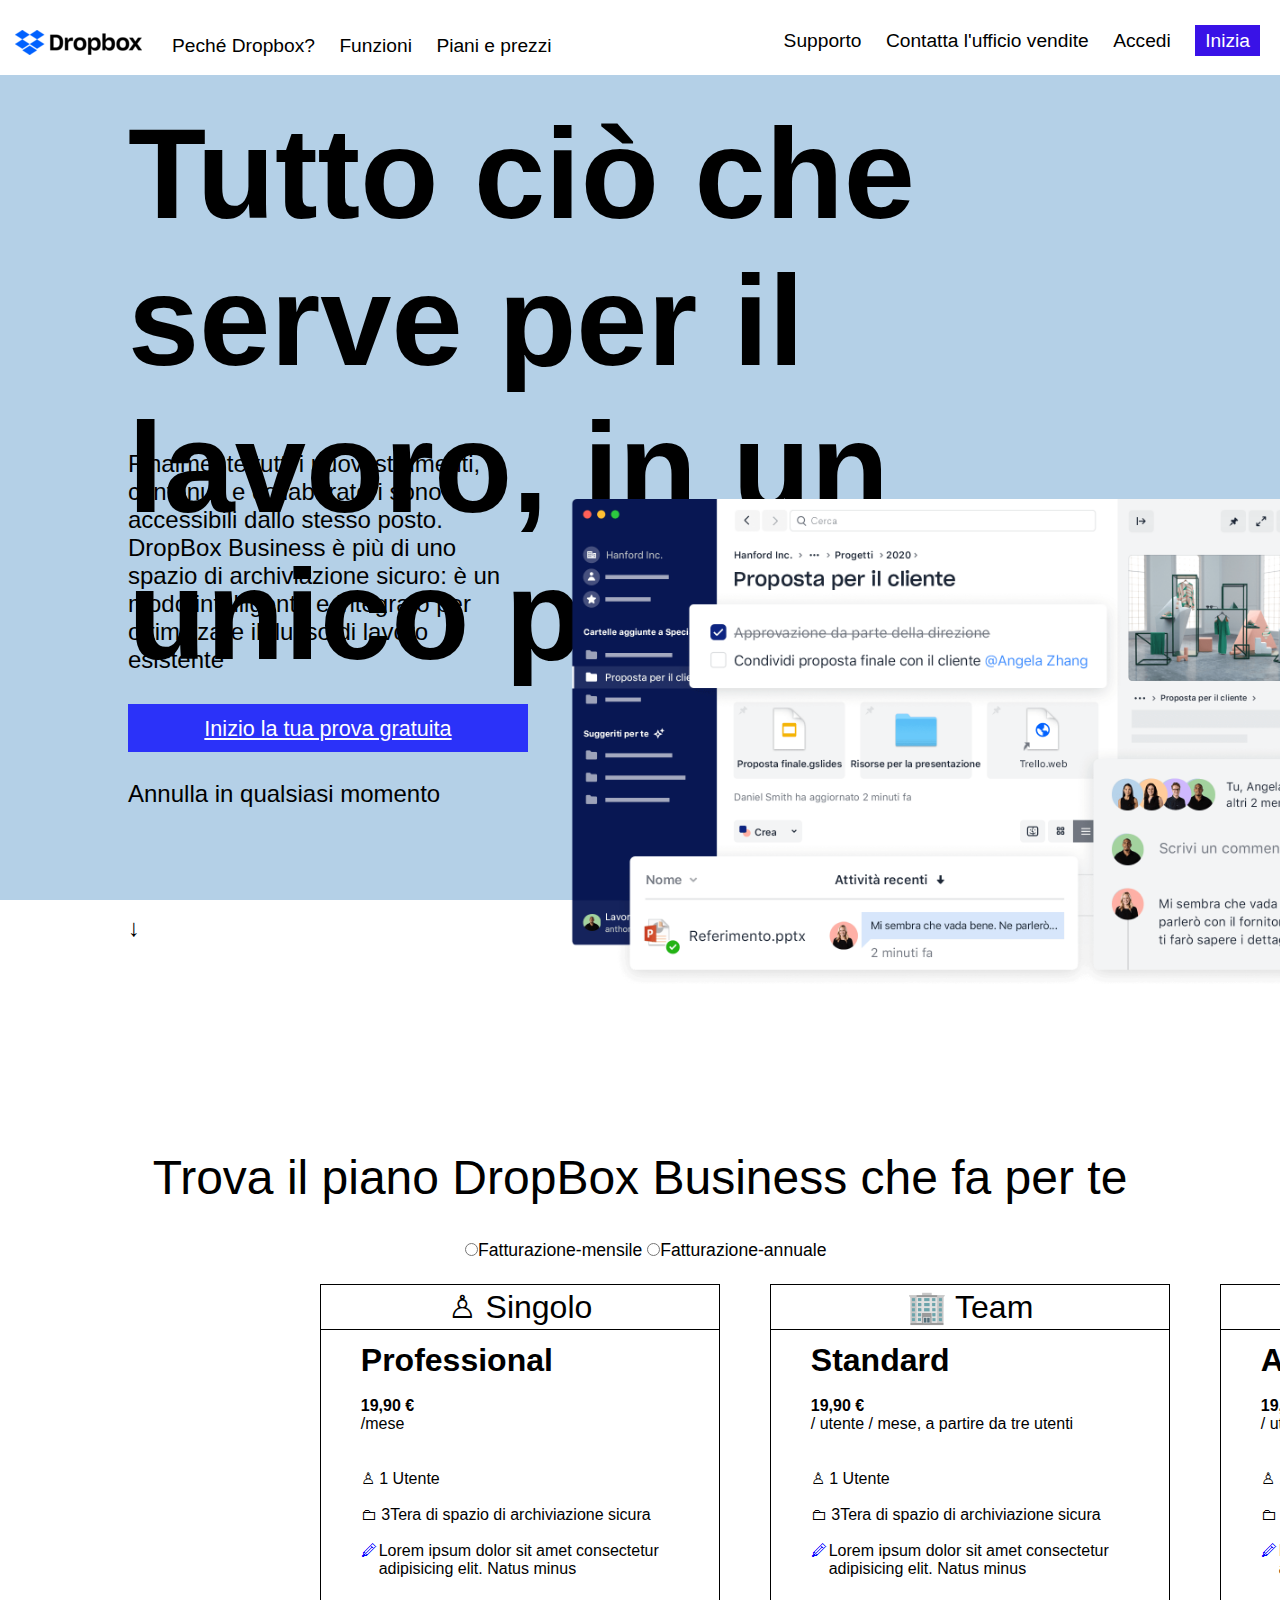
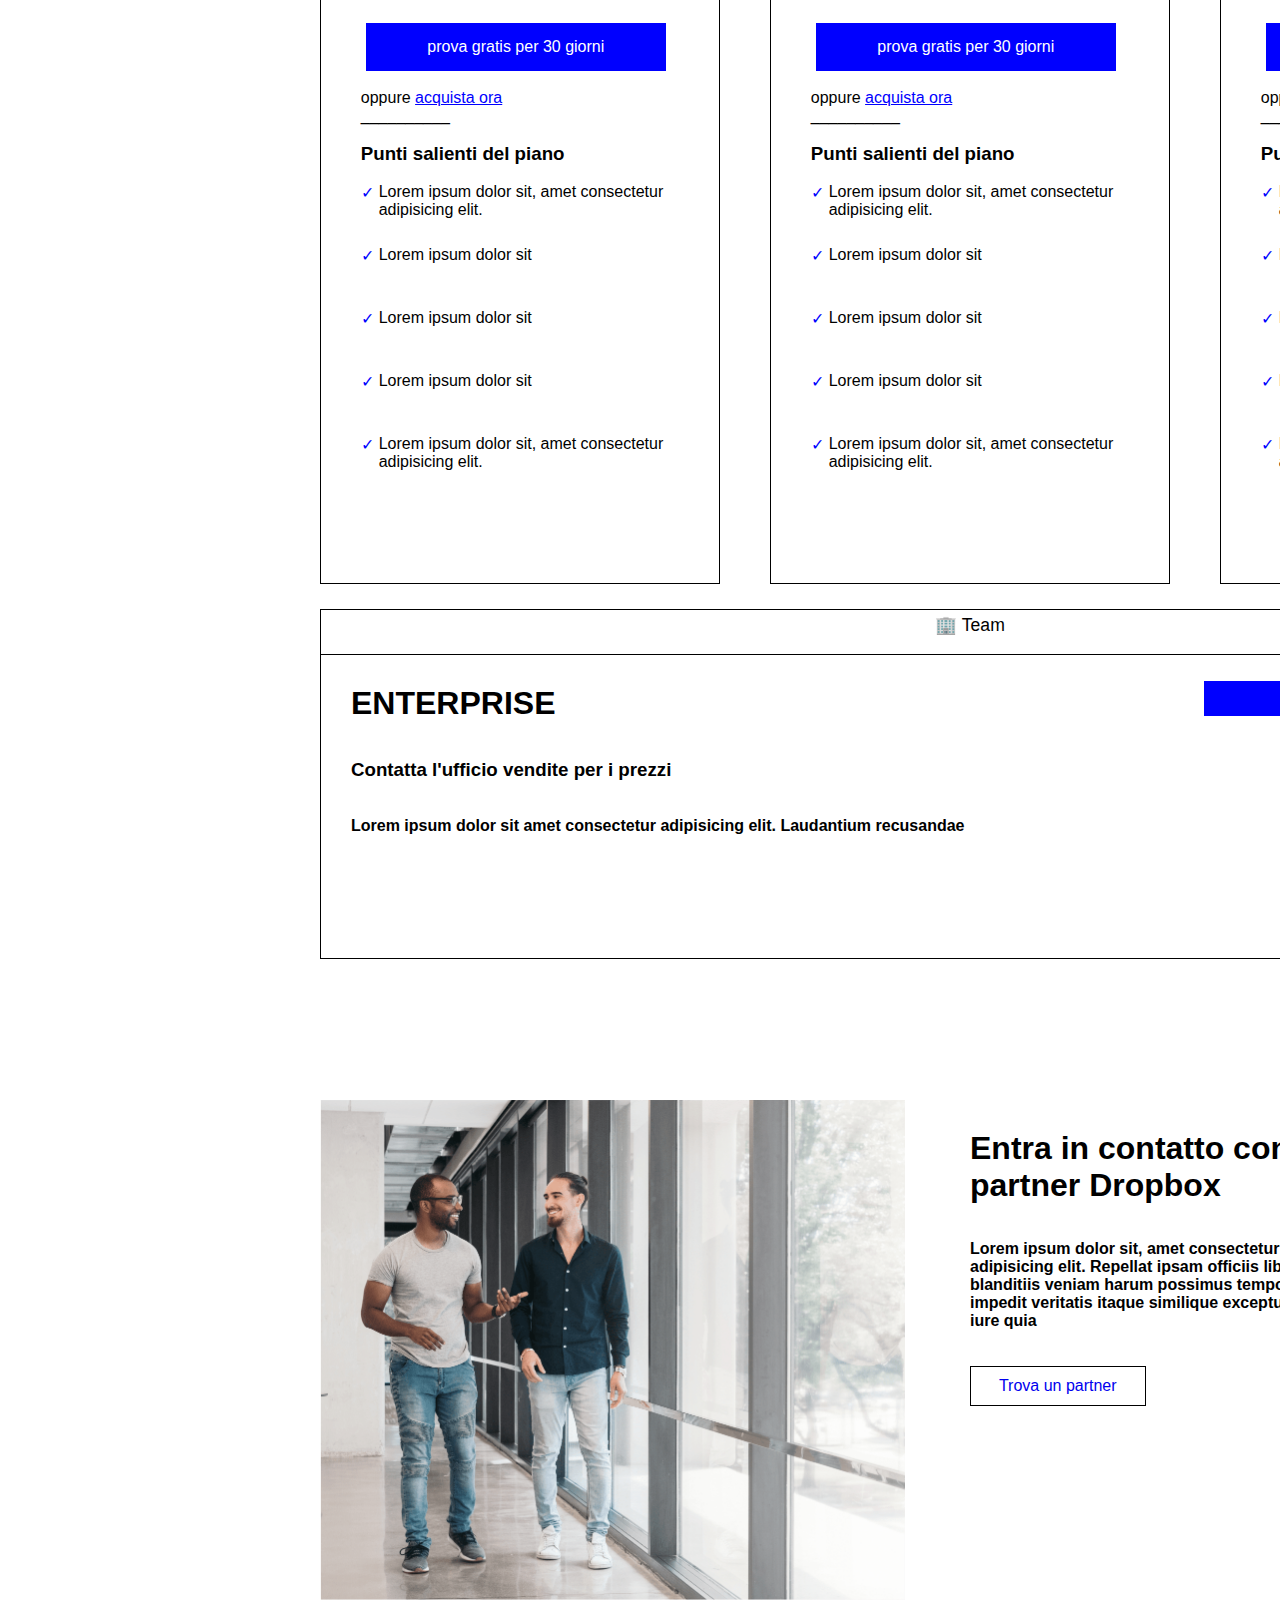
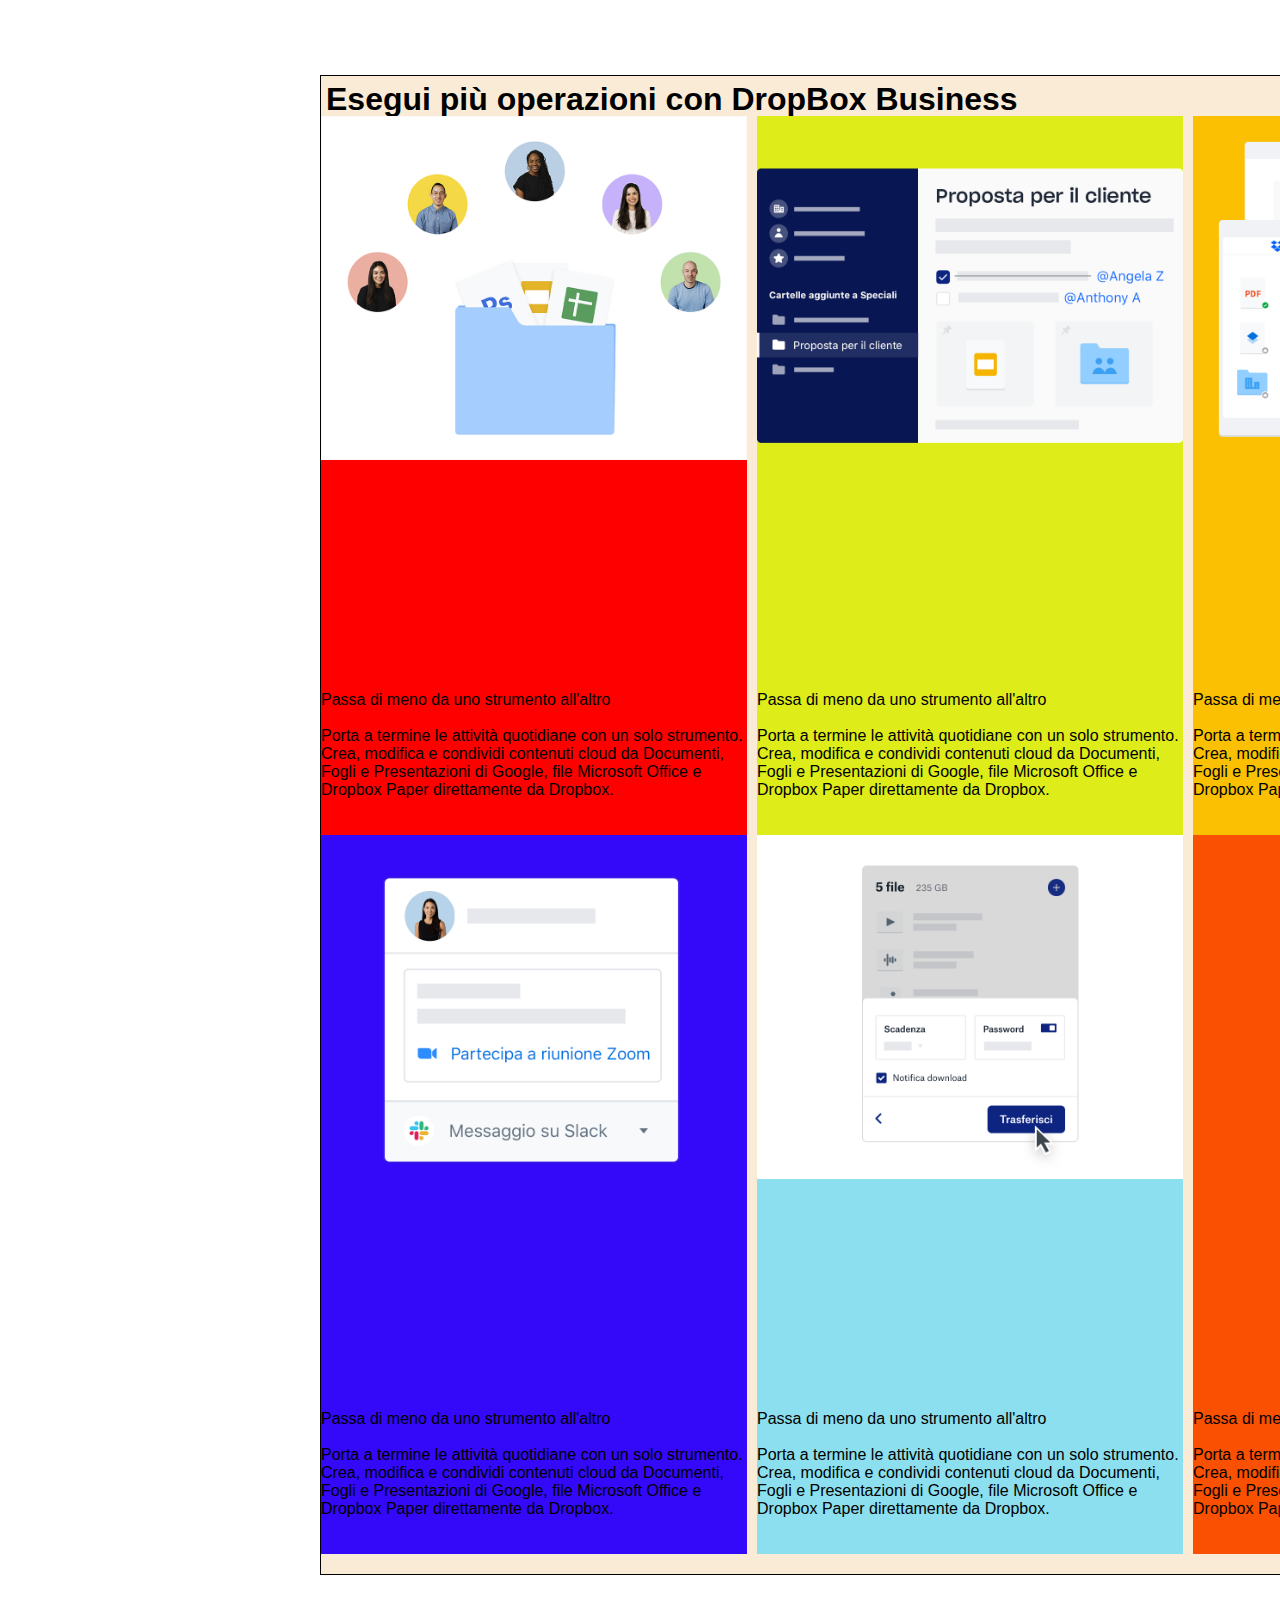
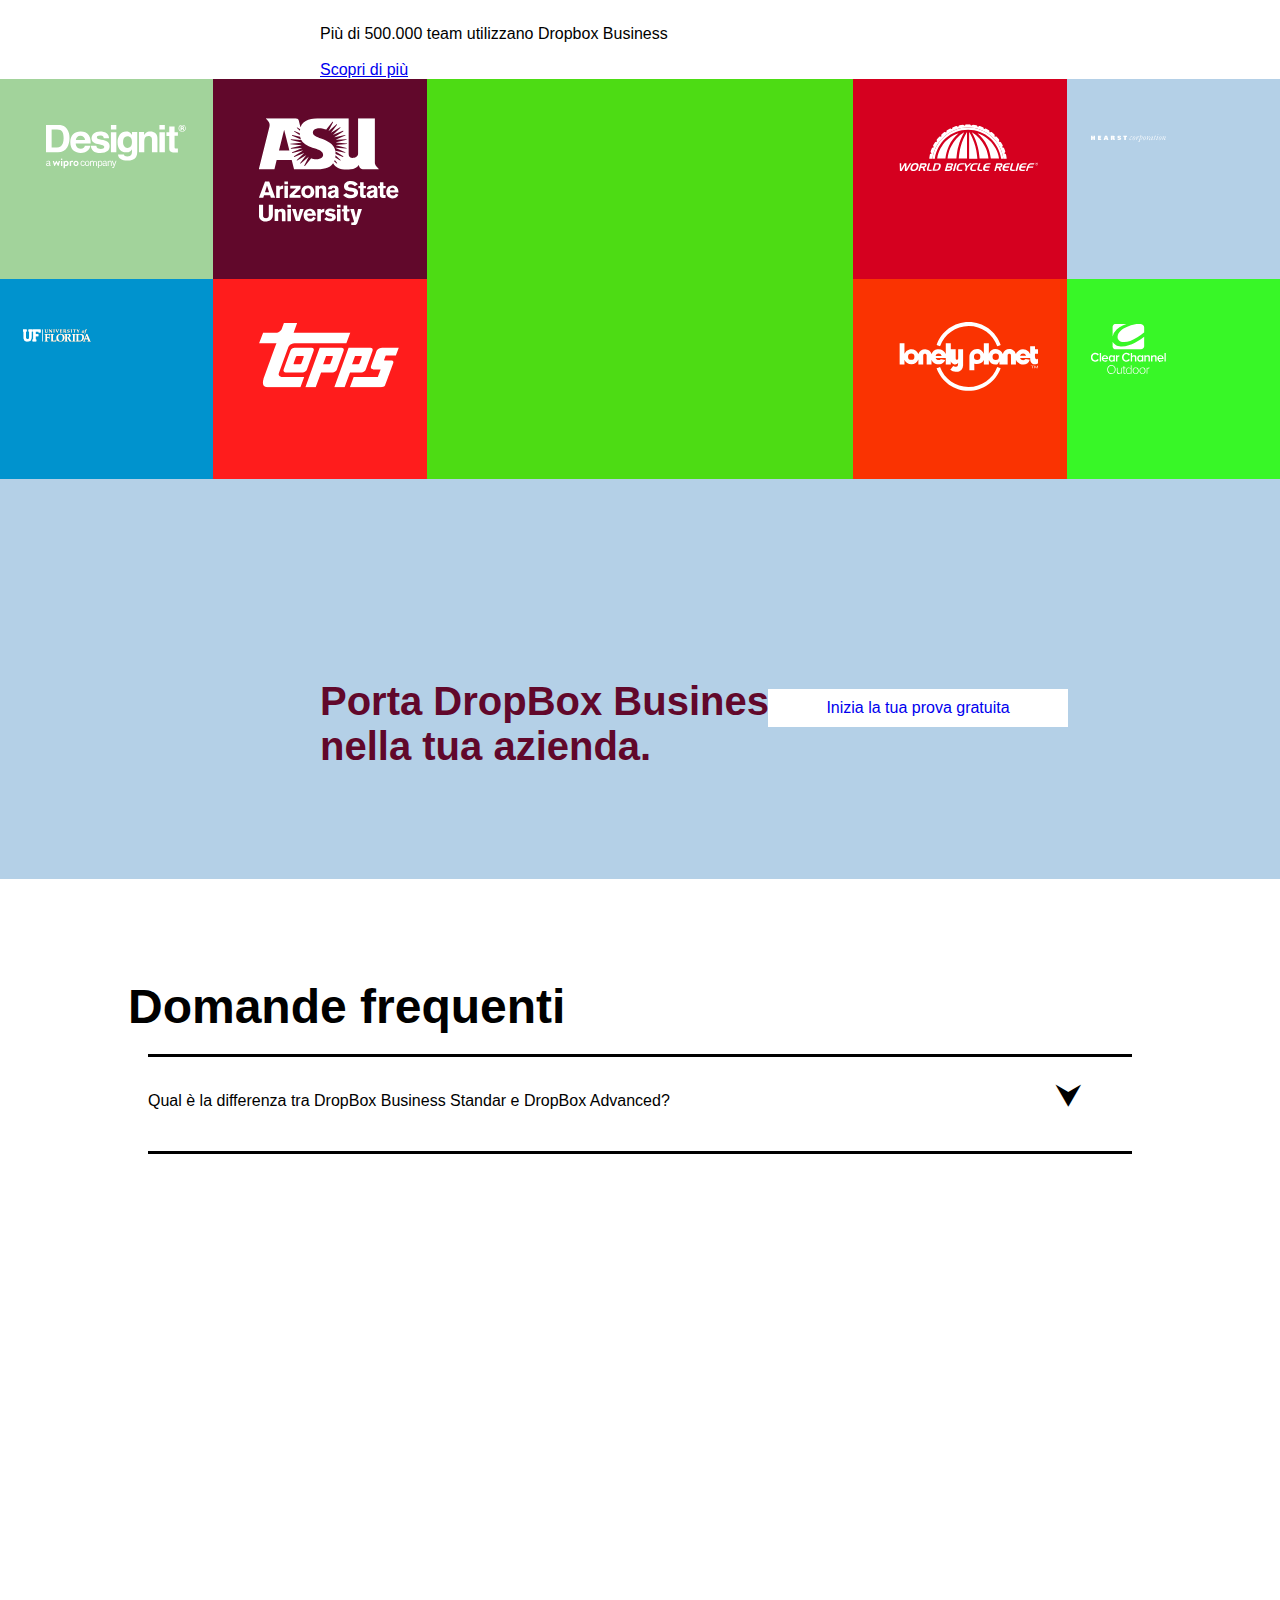
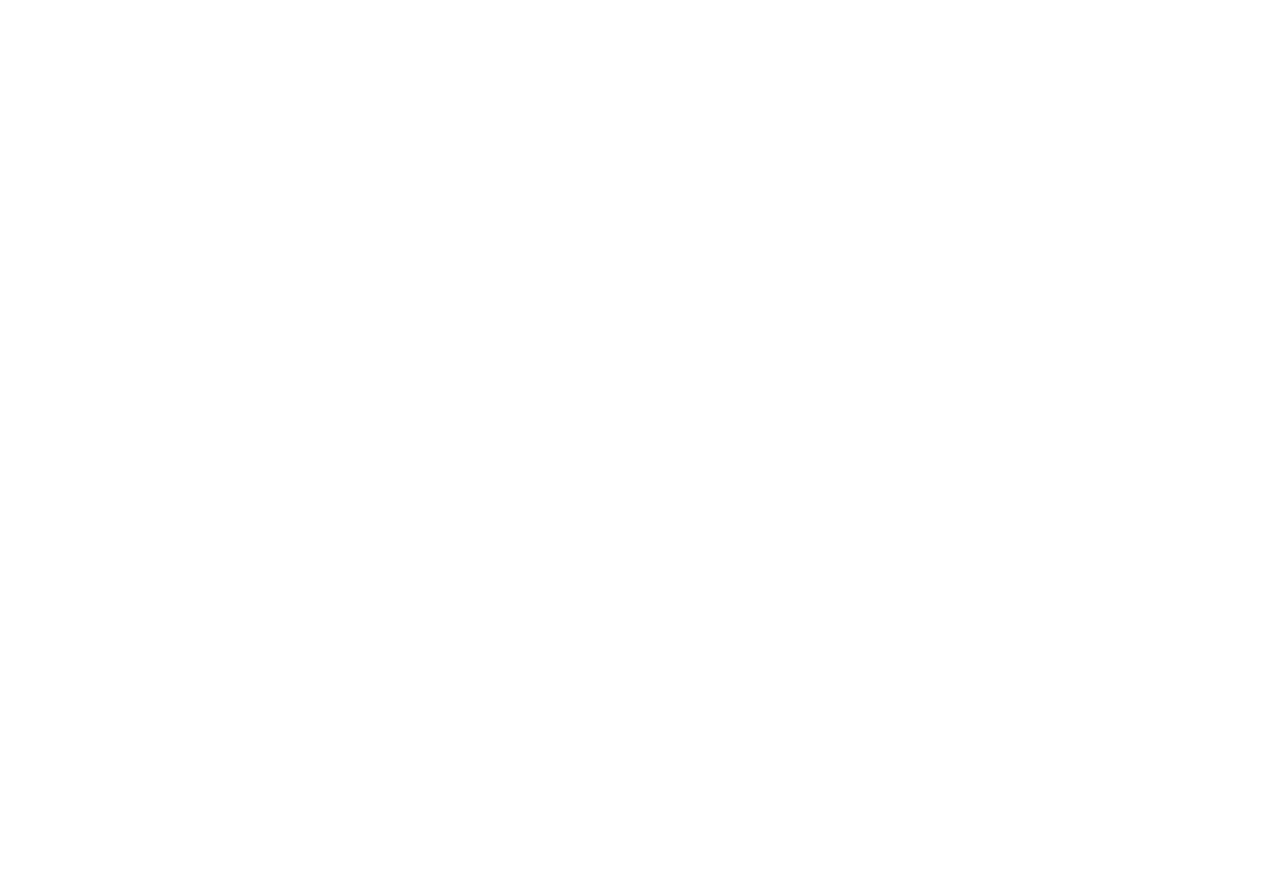
==== commit 9edc9730: "Bozza 6° sezione" ====
--- a/index.html
+++ b/index.html
@@ -504,18 +504,74 @@
     </footer>
 </section>
 
-<section>
-
-
-
-
-
-
-
-
-    
+<!-- SECTION 6° Sezione Inizio -->
+<section class="sixth-section">
+
+    <div class="sixth-section_body">
+        <div class="sixth-section_body_title">
+            Domande frequenti
+        </div>
+
+    <div class="sixth-section_menu menu-border">
+        <div class="sixth-section_menu_list_left">
+           Qual &#232 la differenza tra DropBox Business Standar e DropBox Advanced?
+        </div>
+        <div class="sixth-section_menu_list_right">
+            &#11167
+        </div>
+
+
+
+
+
+
+
+
+
+    </div>
+
+
+
+
+
+
+
+
+
+
+
+
+
+
+
+
+
+
+
+
+
+
+
+
+
+
+
+
+
+
+    </div>
+
+
+
+
+
+
+
+
+
+
 </section>
-
+<!-- !SECTION -->
 
 
 
--- a/style.css
+++ b/style.css
@@ -534,6 +534,9 @@
         width: 500px;
         font-weight: bold;
     }
+
+/* FIXME bottono non funziona  */
+
     .fifth-section_footer_right-buttom{
         position: relative;
         width: 300px;
@@ -541,9 +544,63 @@
         background-color: white;
         padding: 10px;
         top: 30%;
-        left:60%
+        left:60%;
     }
 
     .fifth-section_footer_right-buttom a{
         text-decoration: none;
-    }+    }
+
+
+/* SECTION 6° Sezione Inizio */
+
+.sixth-section{
+    width: 100%;
+    height: 2000px;
+    position: relative;
+
+}
+
+    .sixth-section_body{
+        position: absolute;
+        width: 80%;
+        height: 75%;
+        left: 10%;
+        right: 10%;
+        top: 500px; 
+        bottom: 200px;
+    }
+
+    .sixth-section_body_title{
+        font-size: 3em;
+        font-weight: bold;
+    }
+
+    .sixth-section_menu{
+        margin-top: 200px;
+        height: 100px;
+        display: block;
+    }
+
+    .sixth-section_menu_list_left{
+        float: left;
+        margin-top: 35px;
+        width: max-content;
+        display: inline-block;
+    }
+
+        .menu-border{
+            /* width: 600px; */
+            margin:20px;
+            border-style: solid none solid none;
+        }
+    
+    .sixth-section_menu_list_right{
+        float: right;
+        margin-top: 20px;
+        display: inline-block;
+        font-size: 2em;
+        margin-right: 50px;
+
+    }
+    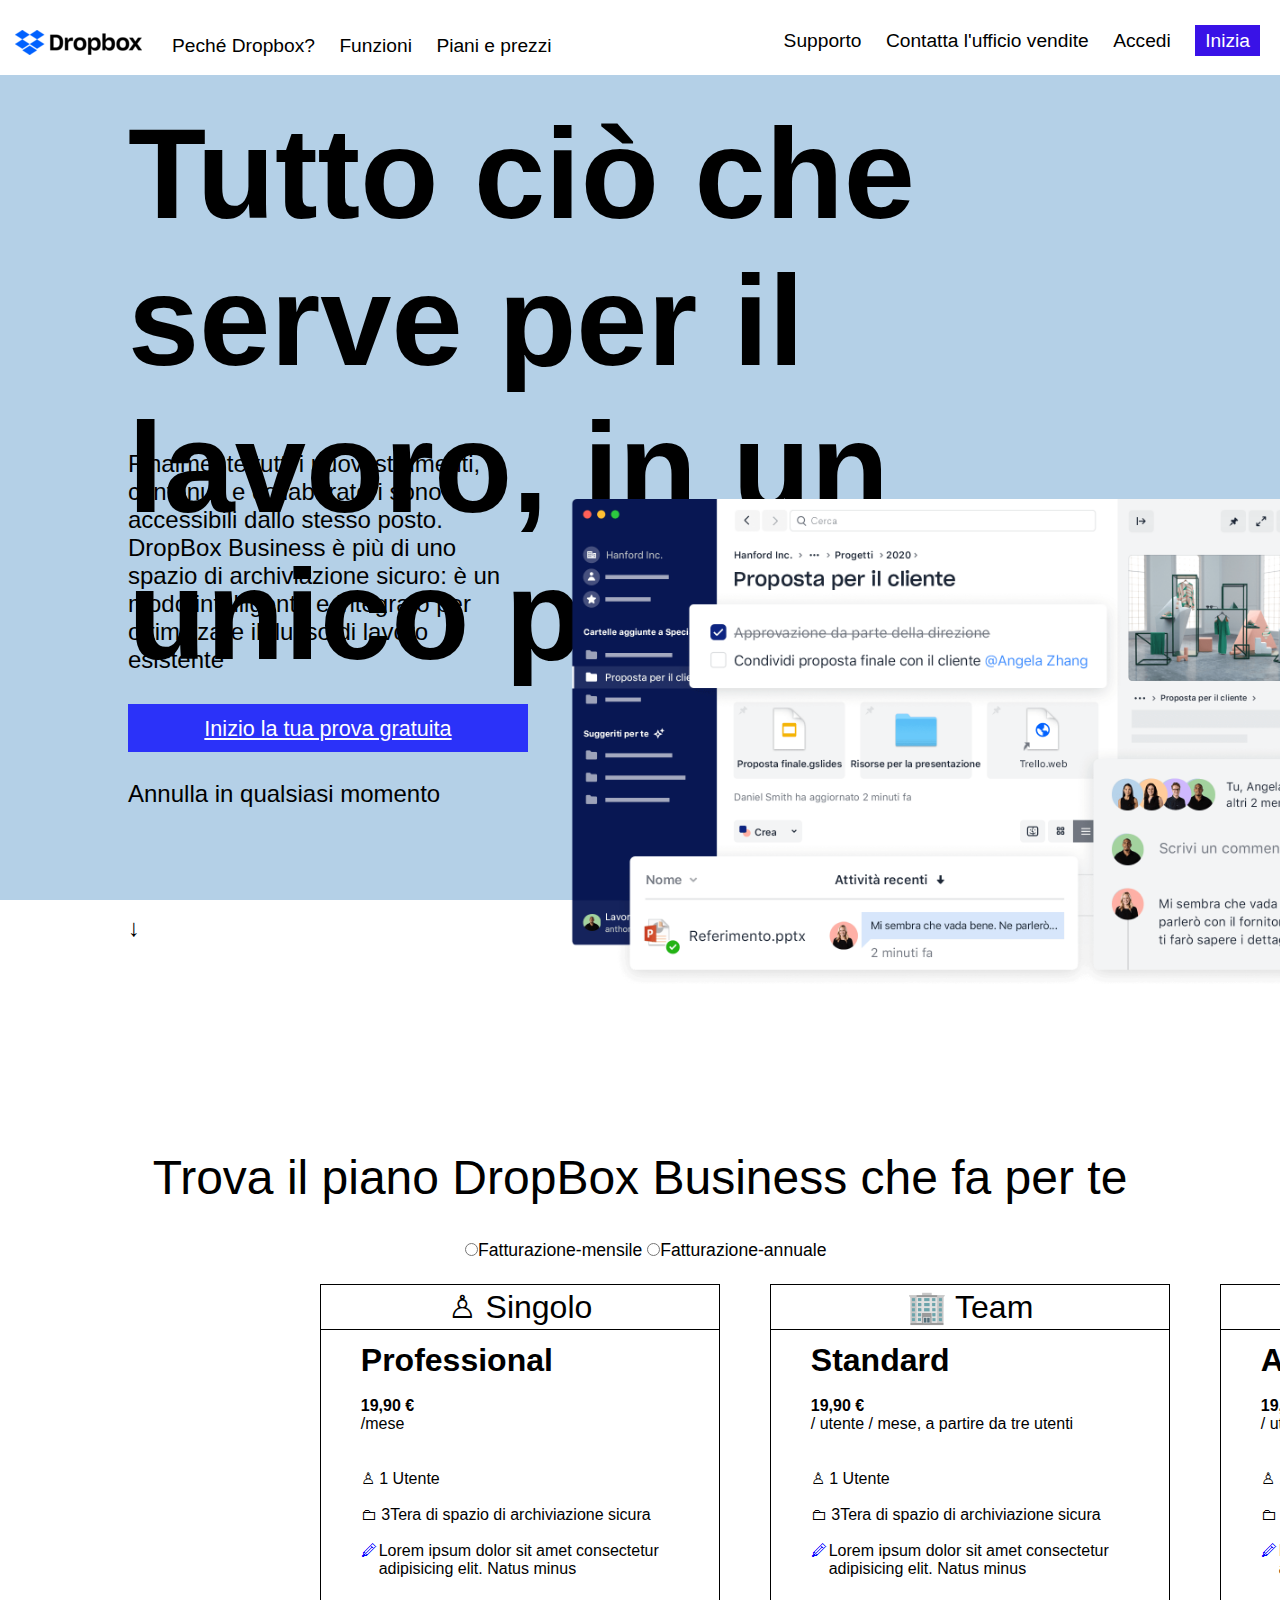
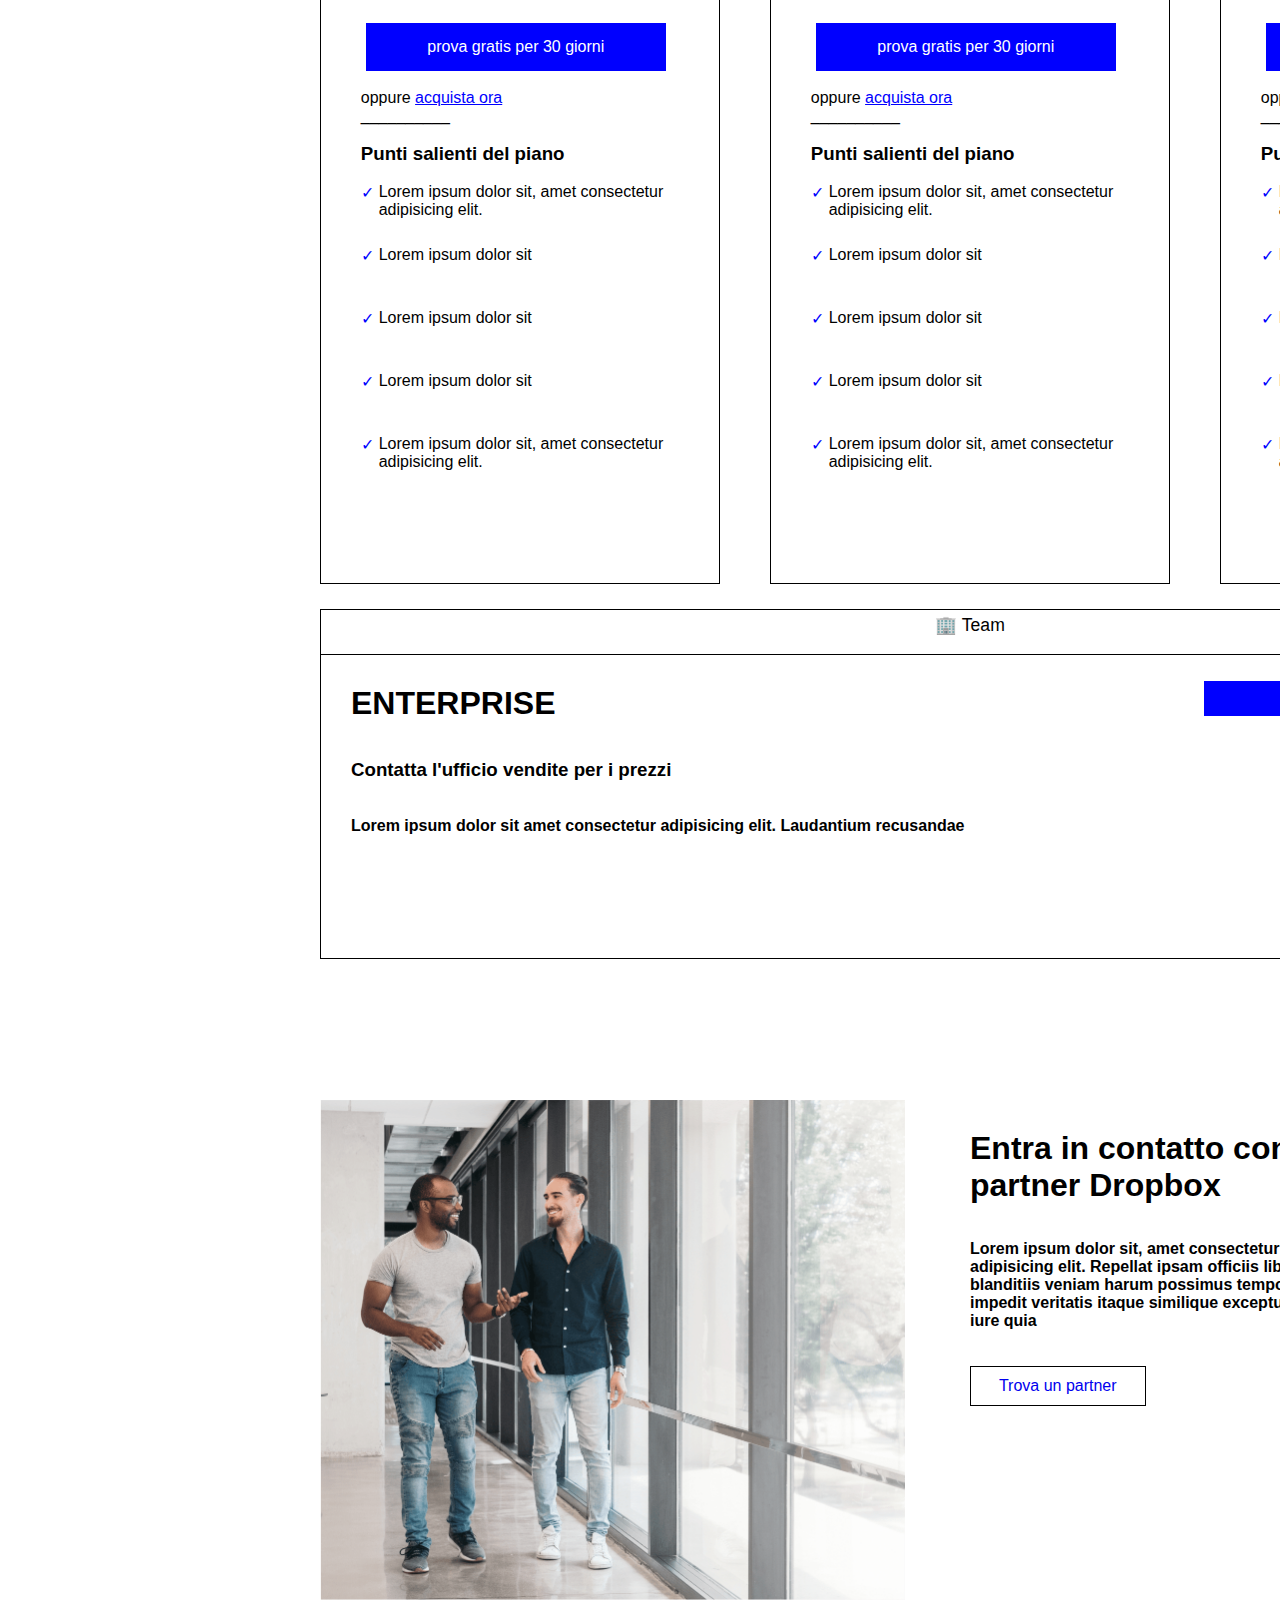
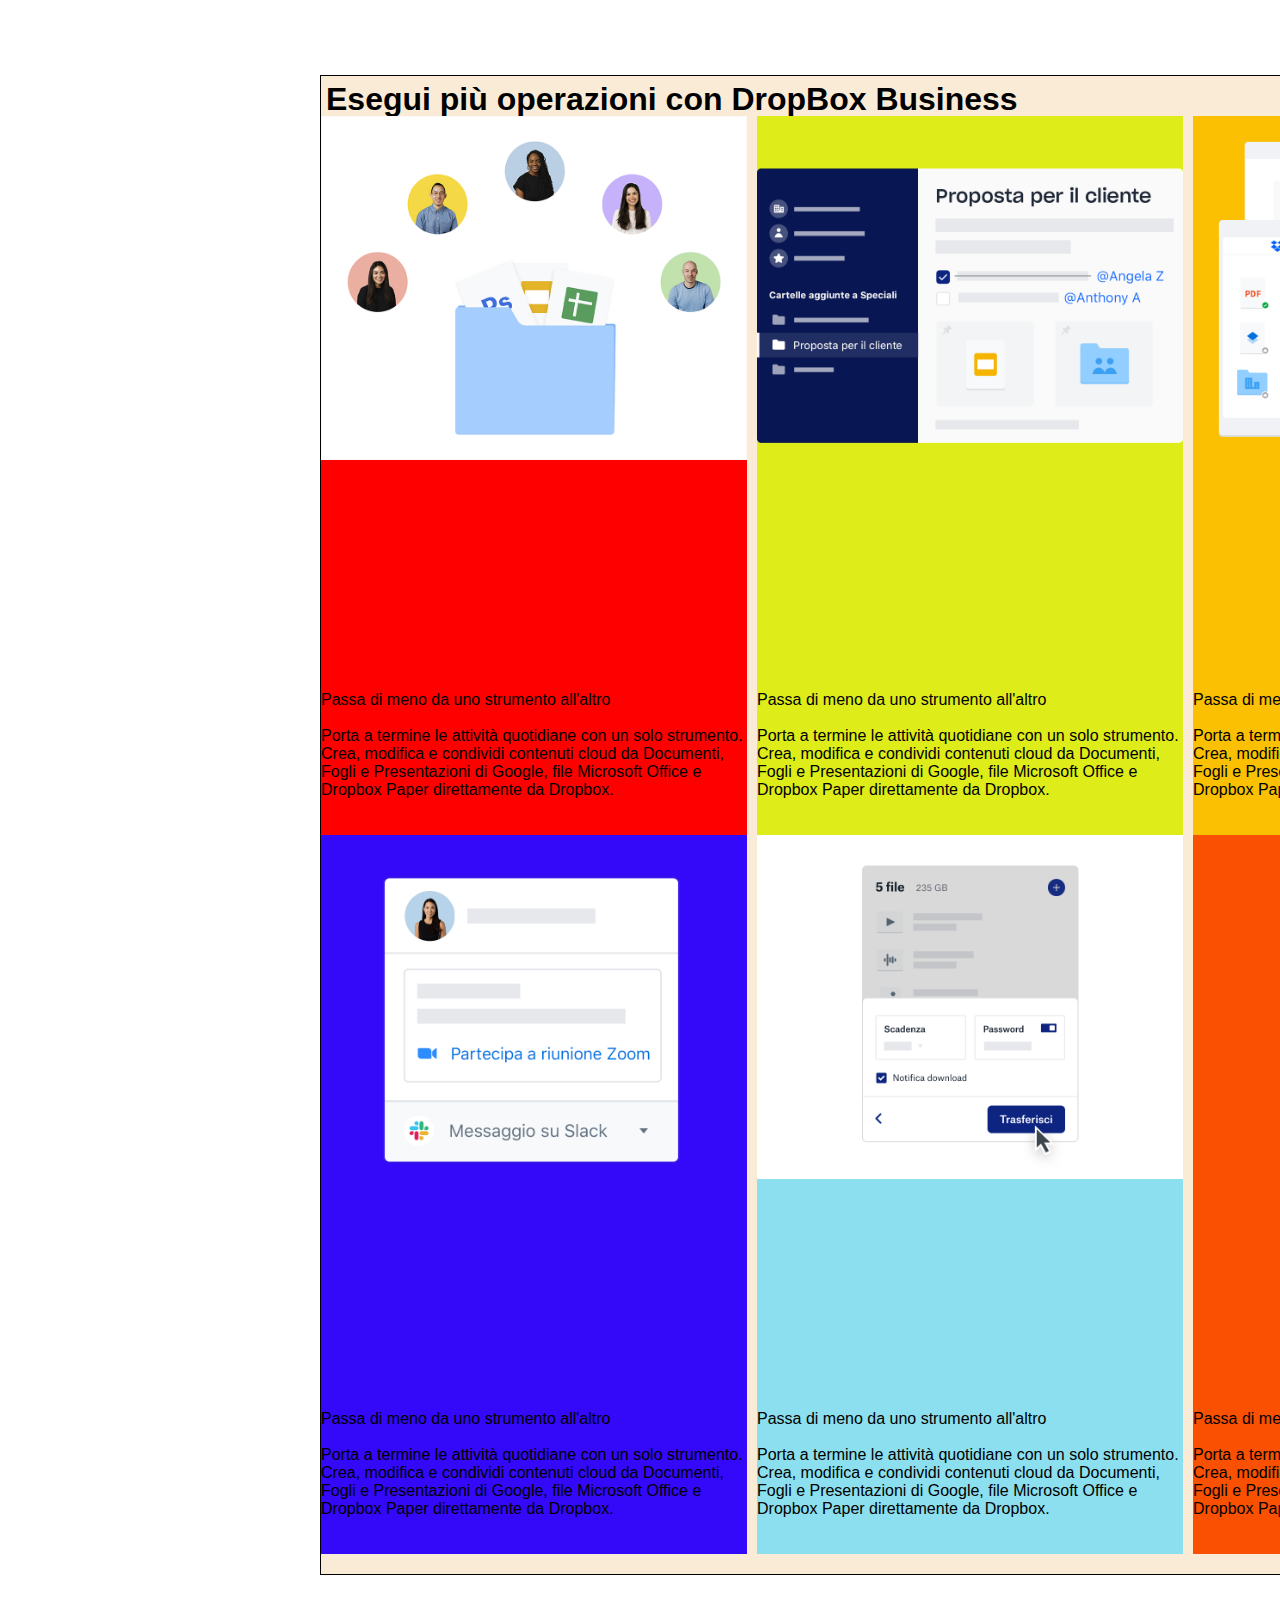
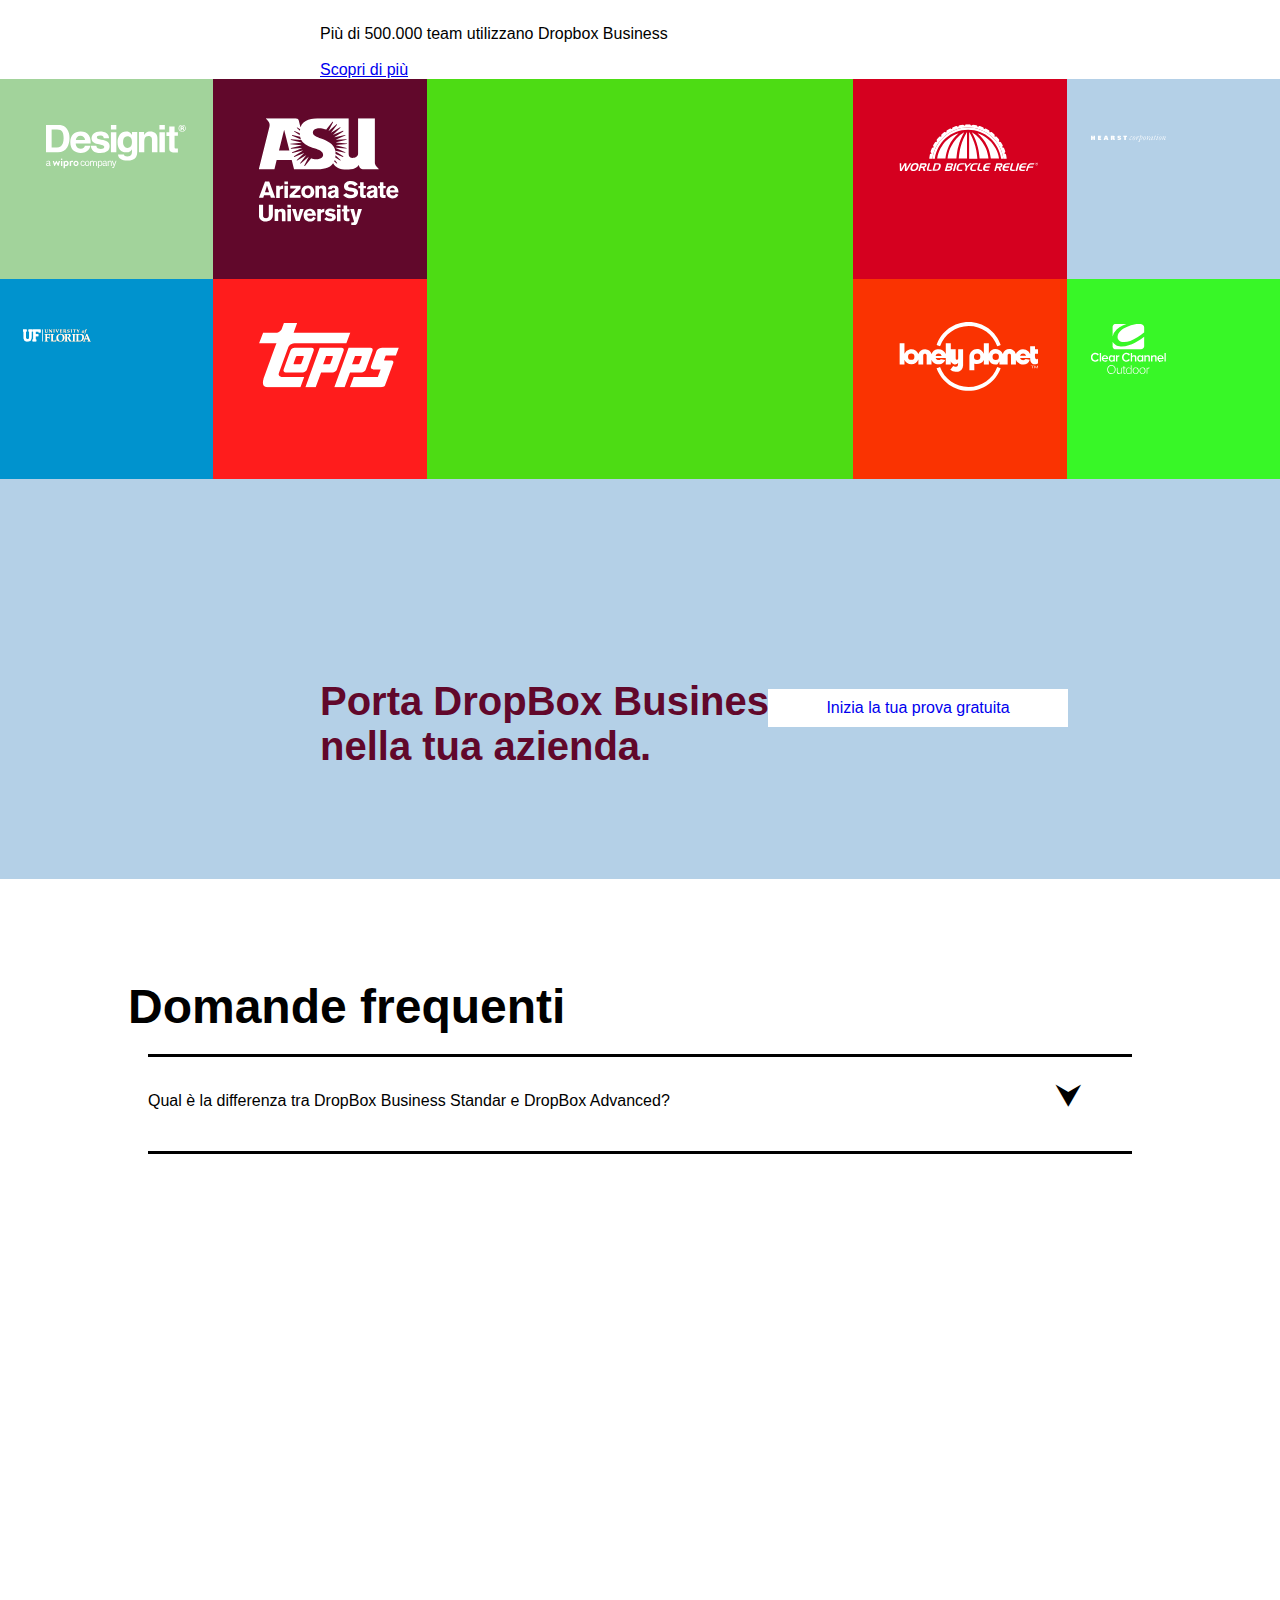
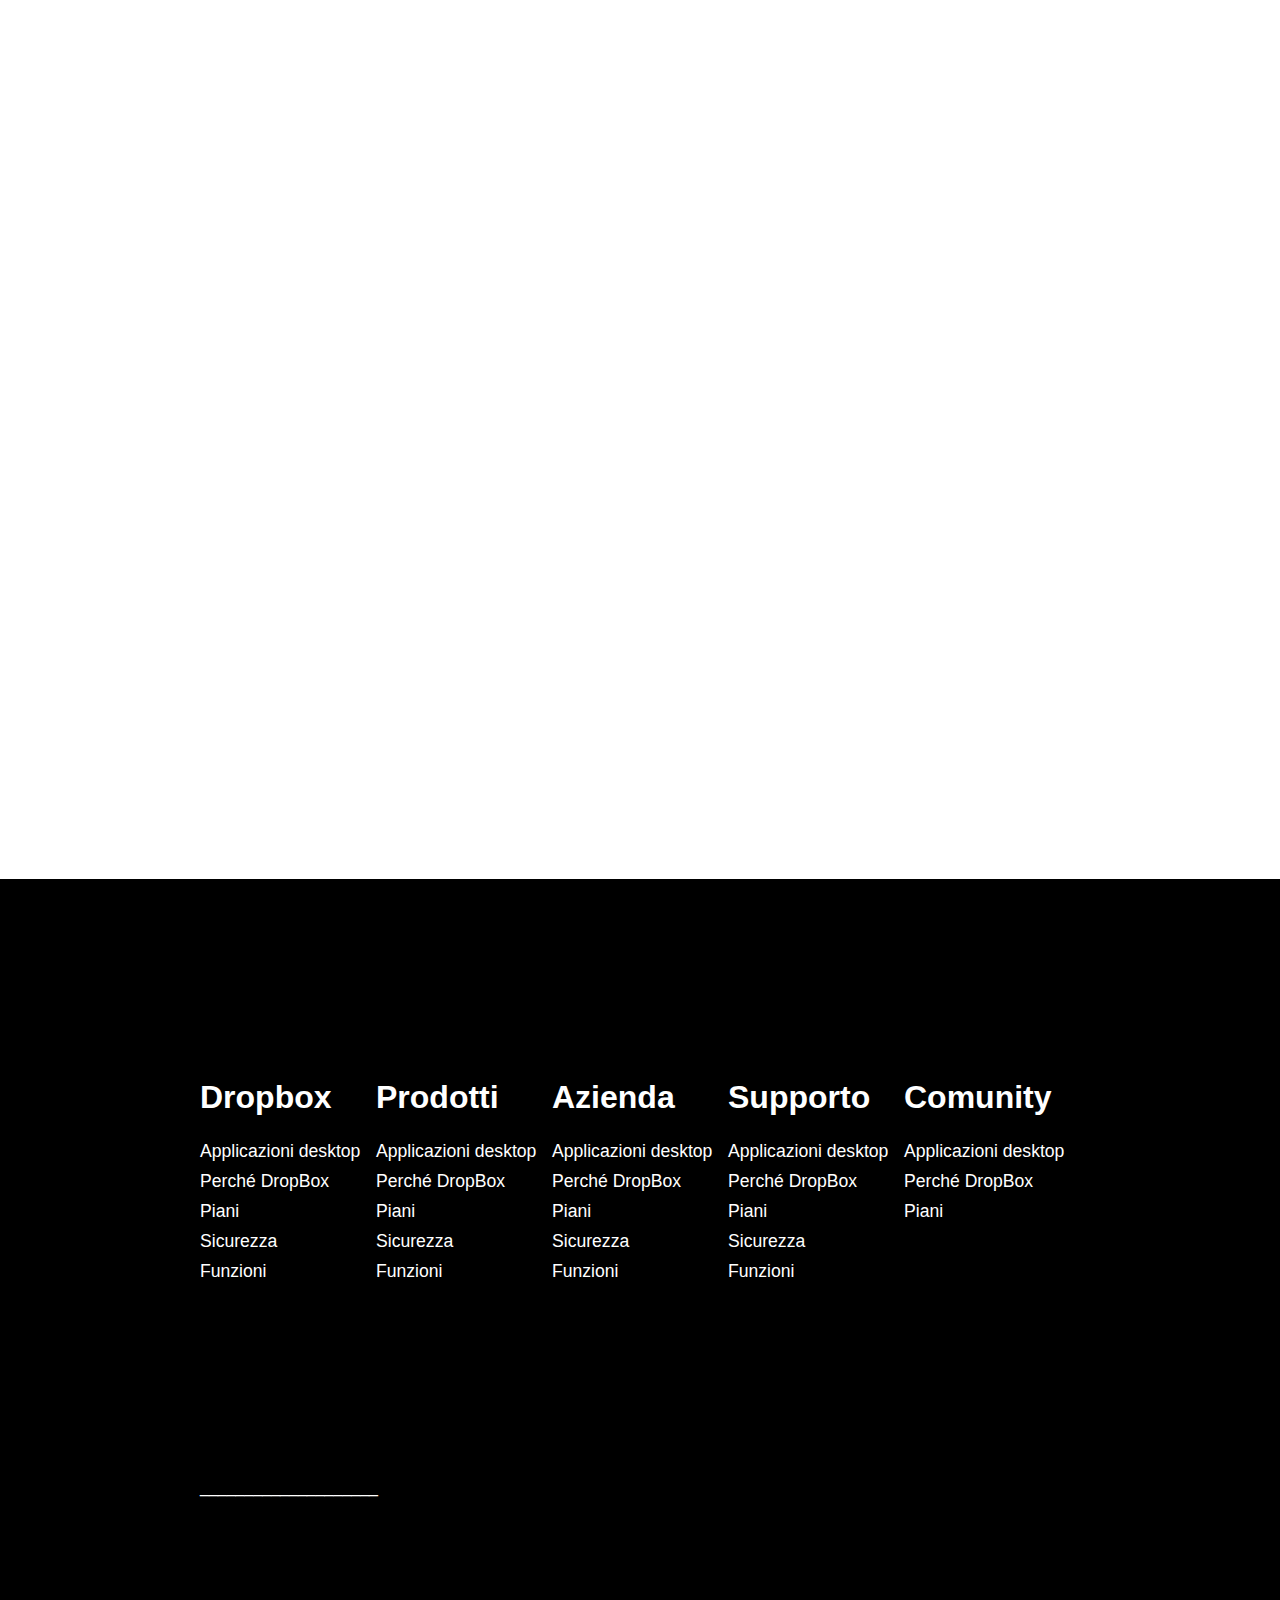
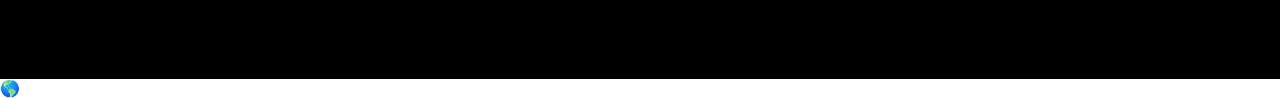
==== commit c5c18230: "V0.85" ====
--- a/index.html
+++ b/index.html
@@ -512,67 +512,99 @@
             Domande frequenti
         </div>
 
-    <div class="sixth-section_menu menu-border">
-        <div class="sixth-section_menu_list_left">
-           Qual &#232 la differenza tra DropBox Business Standar e DropBox Advanced?
-        </div>
-        <div class="sixth-section_menu_list_right">
-            &#11167
-        </div>
-
-
-
-
-
-
-
-
-
-    </div>
-
-
-
-
-
-
-
-
-
-
-
-
-
-
-
-
-
-
-
-
-
-
-
-
-
-
-
-
-
-
-    </div>
-
-
-
-
-
-
-
-
-
-
+        <div class="sixth-section_menu menu-border">
+            <div class="sixth-section_menu_list_left">
+                Qual &#232 la differenza tra DropBox Business Standar e DropBox Advanced?
+            </div>
+            <div class="sixth-section_menu_list_right">
+                &#11167
+            </div>
+        </div>
+    </div>
 </section>
 <!-- !SECTION -->
 
+<!-- SECTION FOOTER -->
+<footer>
+<div class="footer-body">
+    <div class="footer-body_text">
+        <div class=""></div>
+        <nav class="footer-body_text_first-nav nav-common">
+            <div>Dropbox</div>
+            <ul>
+                <li><a href="#">Applicazioni desktop</a></li>
+                <li><a href="#">Perché DropBox</a></li>
+                <li><a href="#">Piani</a></li>
+                <li><a href="#">Sicurezza</a></li>
+                <li><a href="#">Funzioni</a></li>
+            </ul>
+        </nav>
+    </div>
+
+    <div class="footer-body_text">
+        <div class=""></div>
+        <nav class="footer-body_text_first-nav nav-common">
+            <div>Prodotti</div>
+            <ul>
+                <li><a href="#">Applicazioni desktop</a></li>
+                <li><a href="#">Perché DropBox</a></li>
+                <li><a href="#">Piani</a></li>
+                <li><a href="#">Sicurezza</a></li>
+                <li><a href="#">Funzioni</a></li>
+            </ul>
+        </nav>
+    </div>
+
+    <div class="footer-body_text">
+        <div class=""></div>
+        <nav class="footer-body_text_first-nav nav-common">
+            <div>Azienda</div>
+            <ul>
+                <li><a href="#">Applicazioni desktop</a></li>
+                <li><a href="#">Perché DropBox</a></li>
+                <li><a href="#">Piani</a></li>
+                <li><a href="#">Sicurezza</a></li>
+                <li><a href="#">Funzioni</a></li>
+            </ul>
+        </nav>
+    </div>
+
+    <div class="footer-body_text">
+        <div class=""></div>
+        <nav class="footer-body_text_first-nav nav-common">
+            <div>Supporto</div>
+            <ul>
+                <li><a href="#">Applicazioni desktop</a></li>
+                <li><a href="#">Perché DropBox</a></li>
+                <li><a href="#">Piani</a></li>
+                <li><a href="#">Sicurezza</a></li>
+                <li><a href="#">Funzioni</a></li>
+            </ul>
+        </nav>
+    </div>
+
+    <div class="footer-body_text">
+        <div class=""></div>
+        <nav class="footer-body_text_first-nav nav-common">
+            <div>Comunity</div>
+            <ul>
+                <li><a href="#">Applicazioni desktop</a></li>
+                <li><a href="#">Perché DropBox</a></li>
+                <li><a href="#">Piani</a></li>
+            </ul>
+        </nav>
+    </div>
+</div>
+<div class="footer-body_br">____________________</div>
+<div>
+    <div>&#127758</div>
+
+</div>
+</footer>
+
+
+
+<!-- !SECTION -->
 
 
 
--- a/style.css
+++ b/style.css
@@ -603,4 +603,43 @@
         margin-right: 50px;
 
     }
-    +
+/* SECTION FOOTER */
+.footer-body{
+    background-color: black;
+    width: 100%;
+    height: 400px;
+    padding: 200px;
+    display: flex;
+}
+
+.footer-body_text{
+    width: 100%;
+    height: 100%;
+}
+
+.nav-common a{
+    text-decoration: none;
+    color: white;
+    line-height: 30px;
+    font-size: 1.1em;
+}
+
+.footer-body_text_first-nav ul{
+    list-style: none;
+}
+
+.footer-body_text_first-nav div{
+    font-size: 2em;
+    margin-bottom: 20px;
+    color: white;
+    font-weight: bold;
+}
+
+.footer-body_br{
+    color: white;
+    background-color: black;
+    width: 100%;
+    height: 100px;
+    padding: 200px;
+}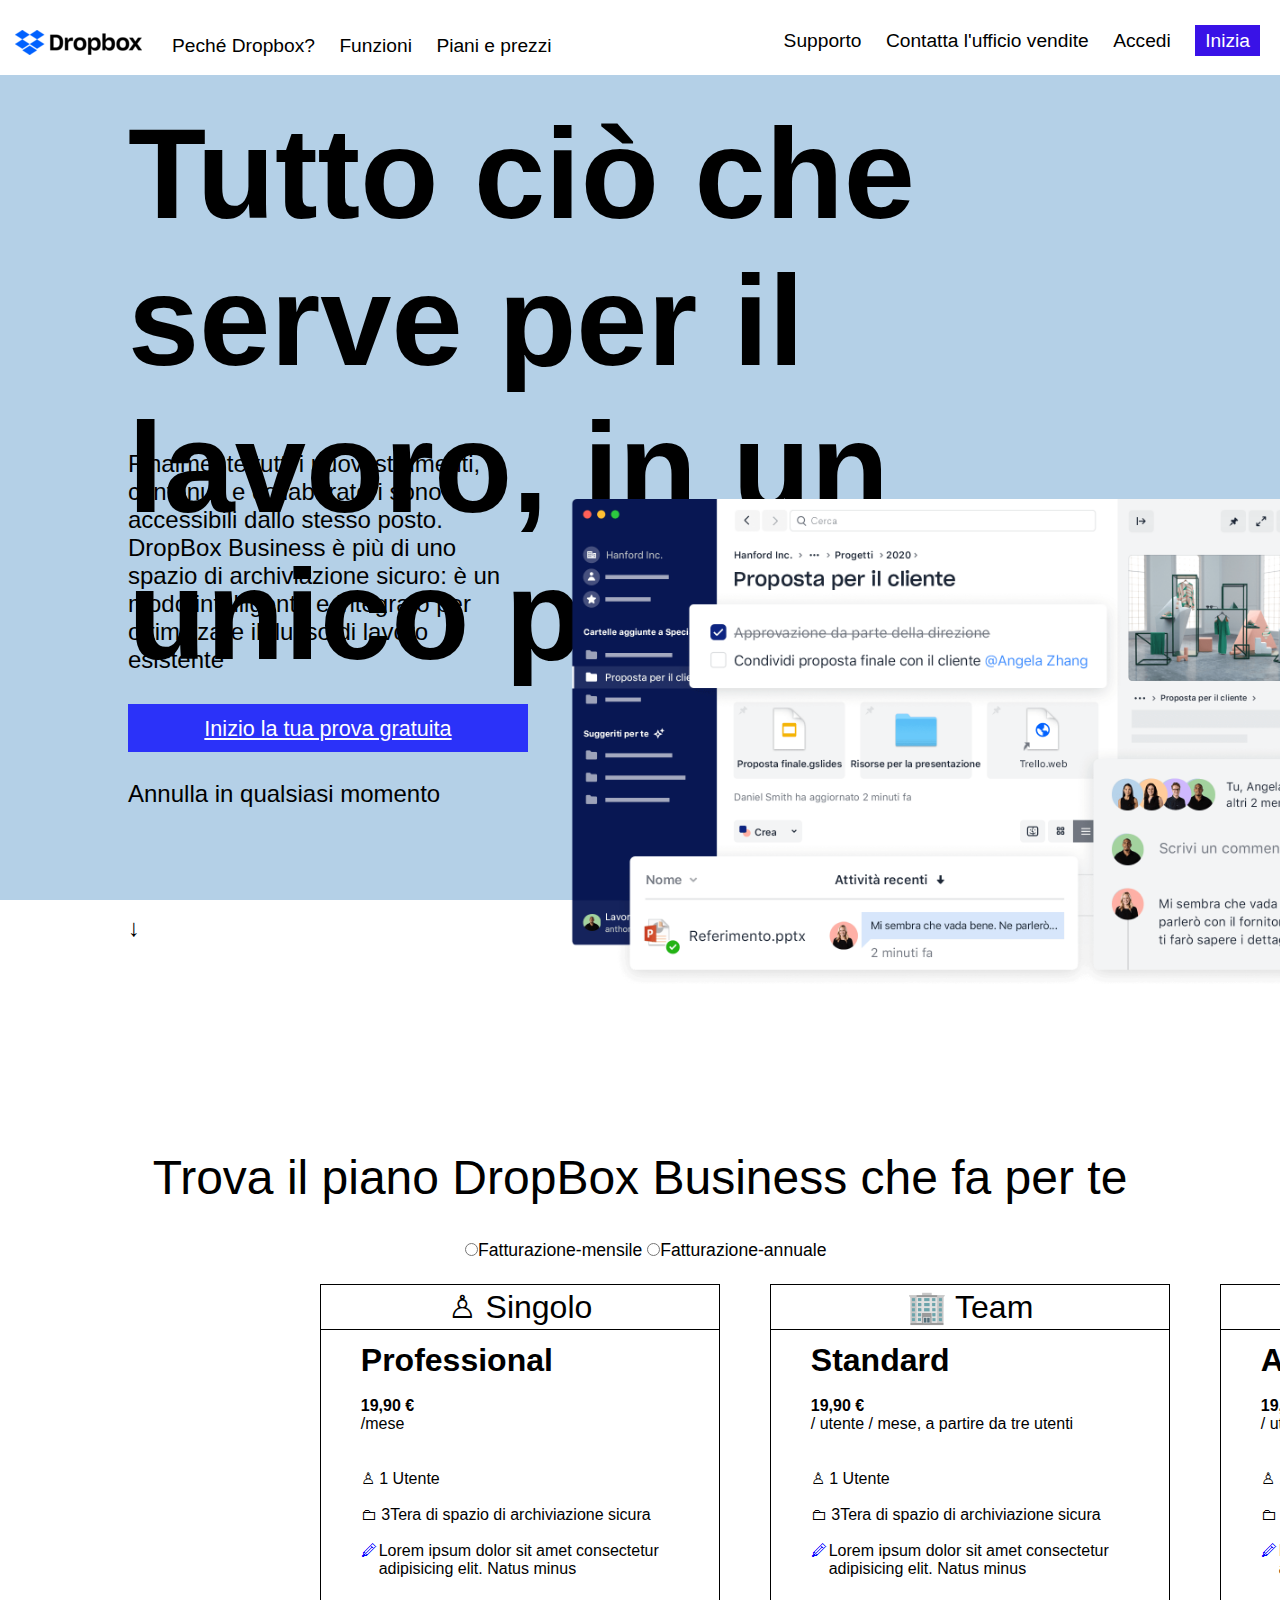
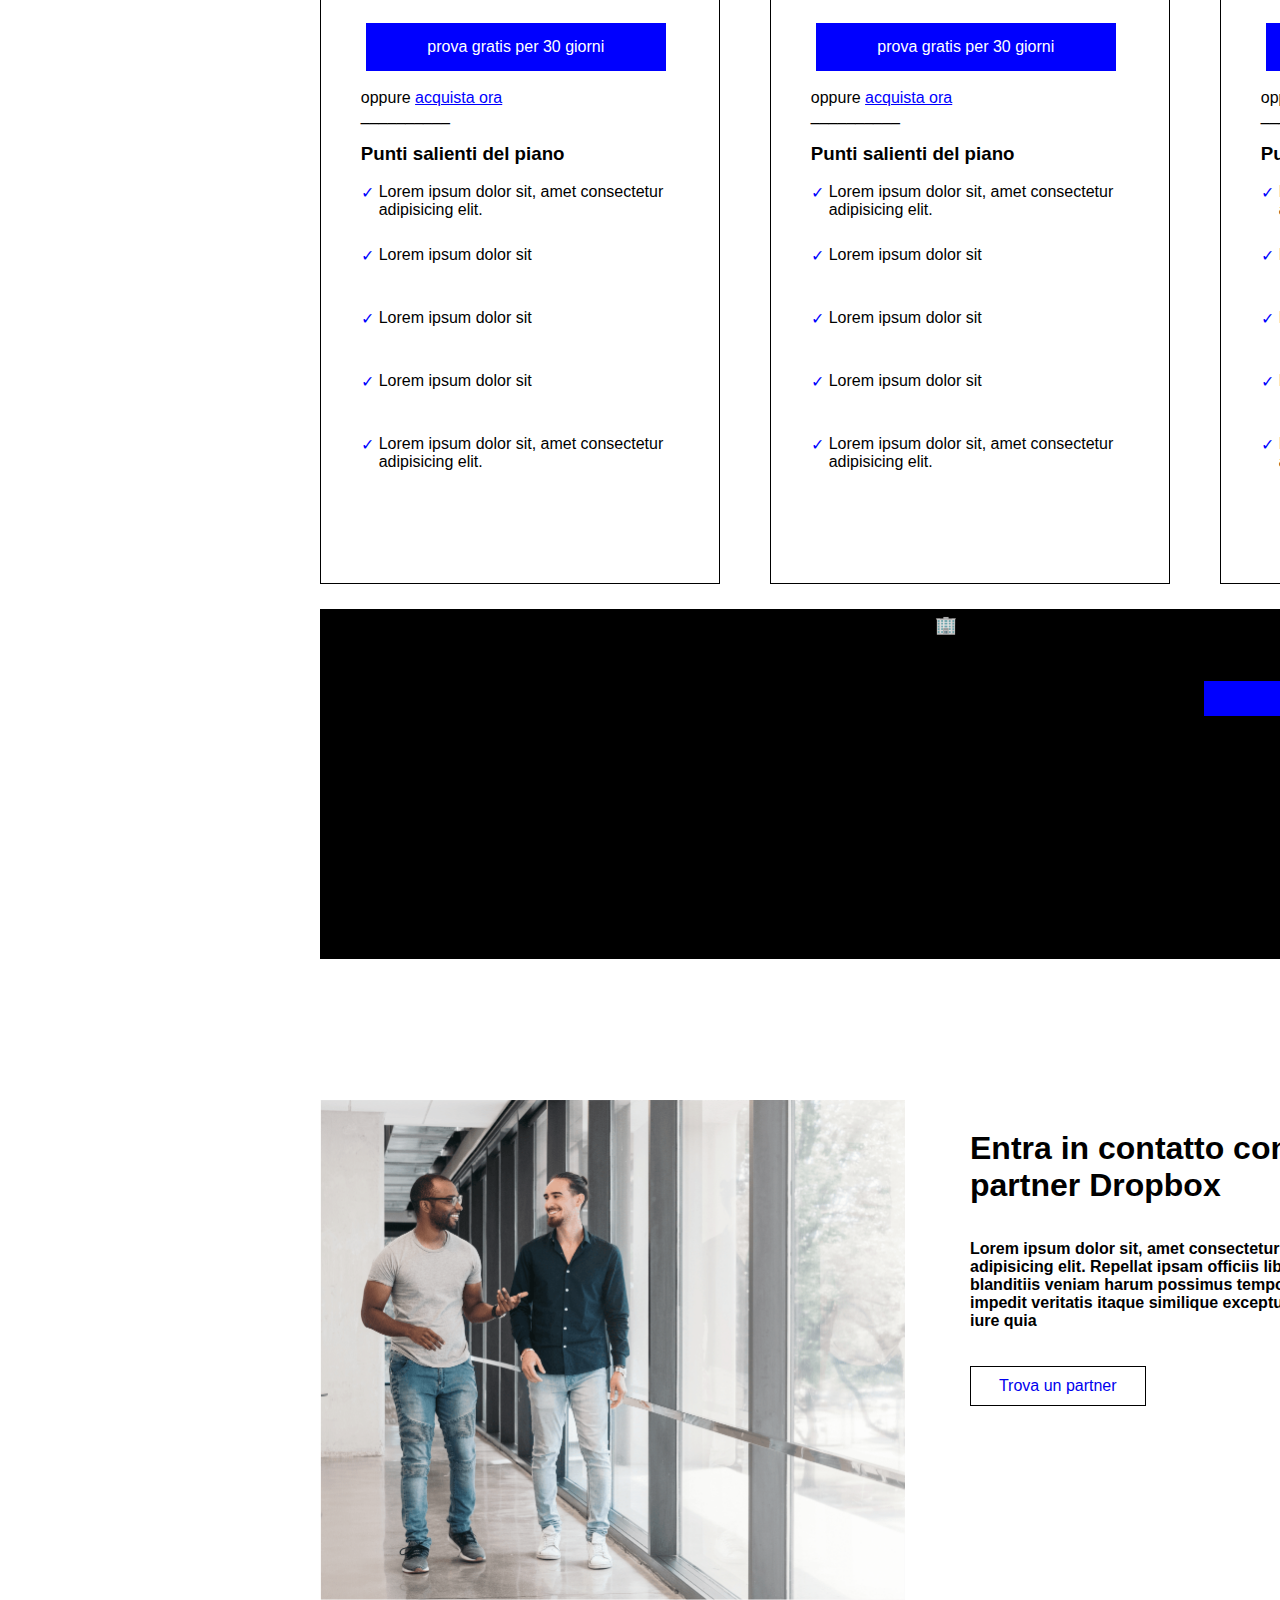
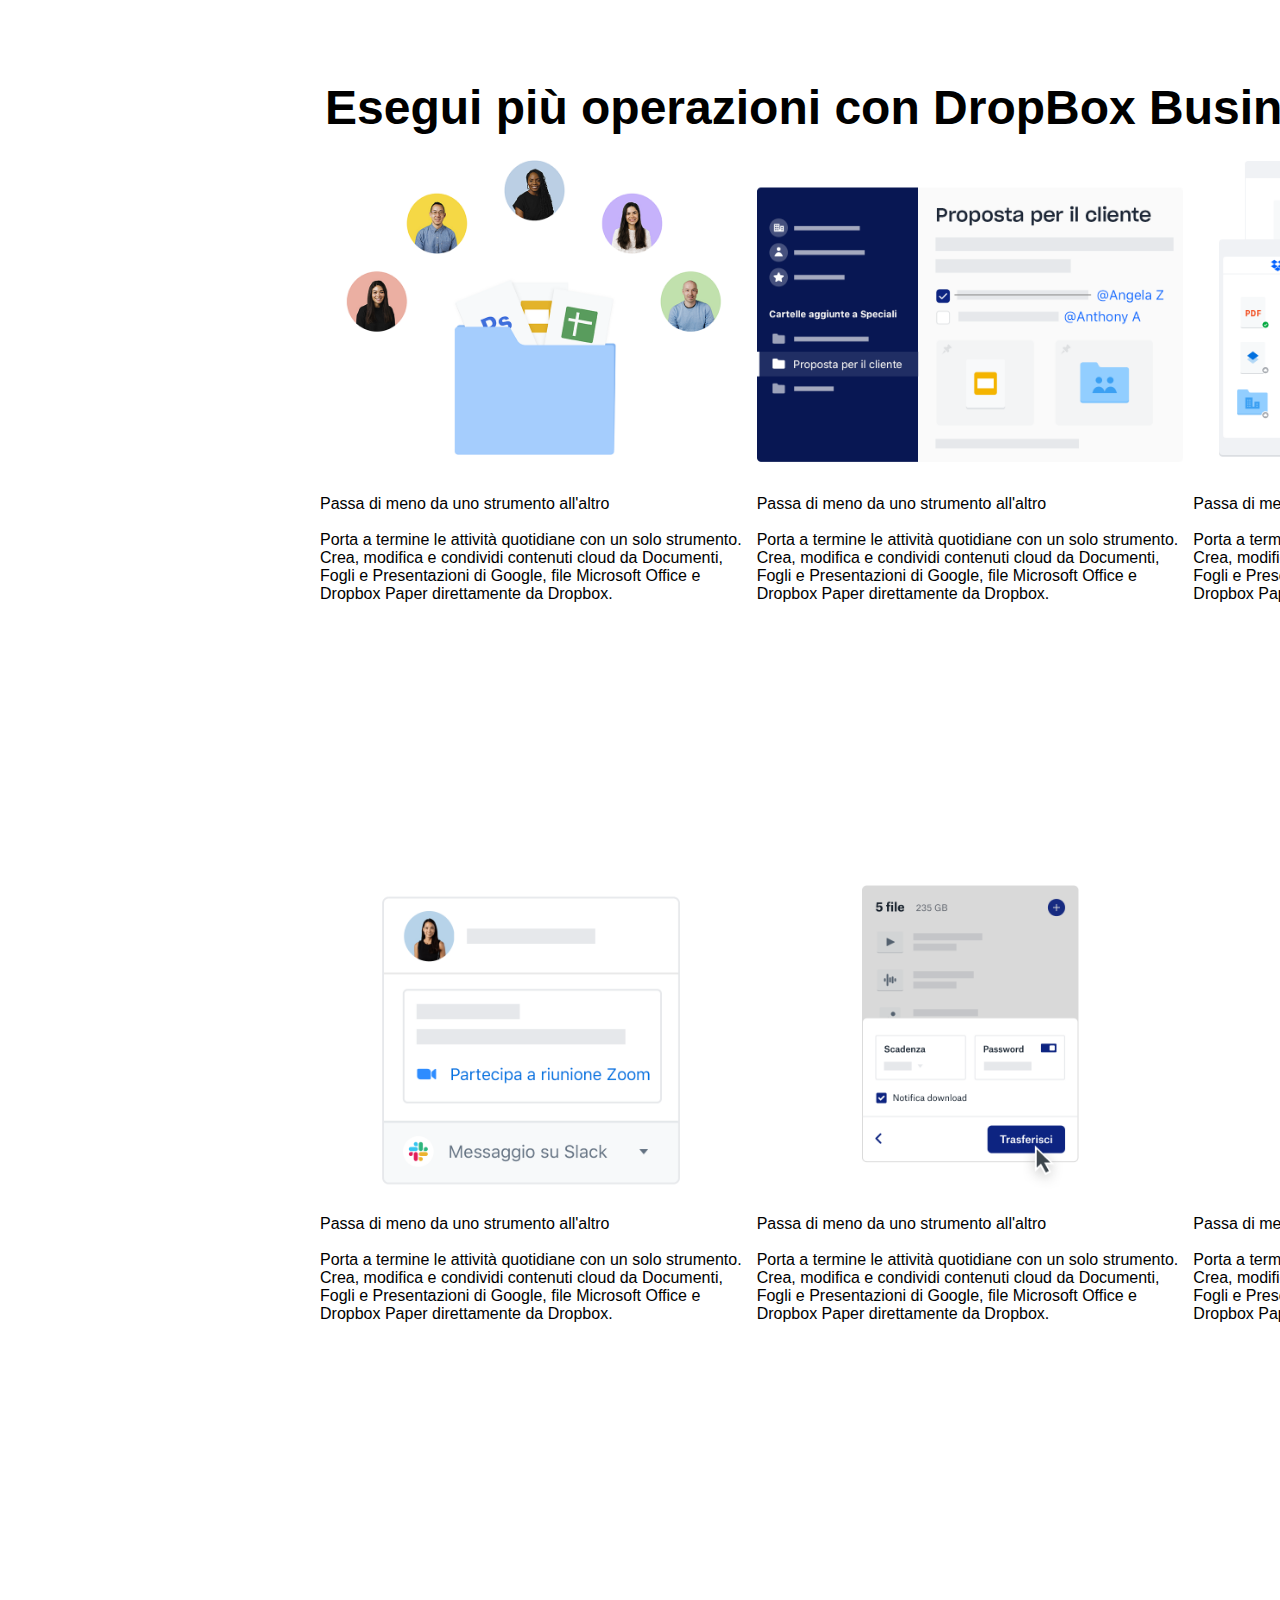
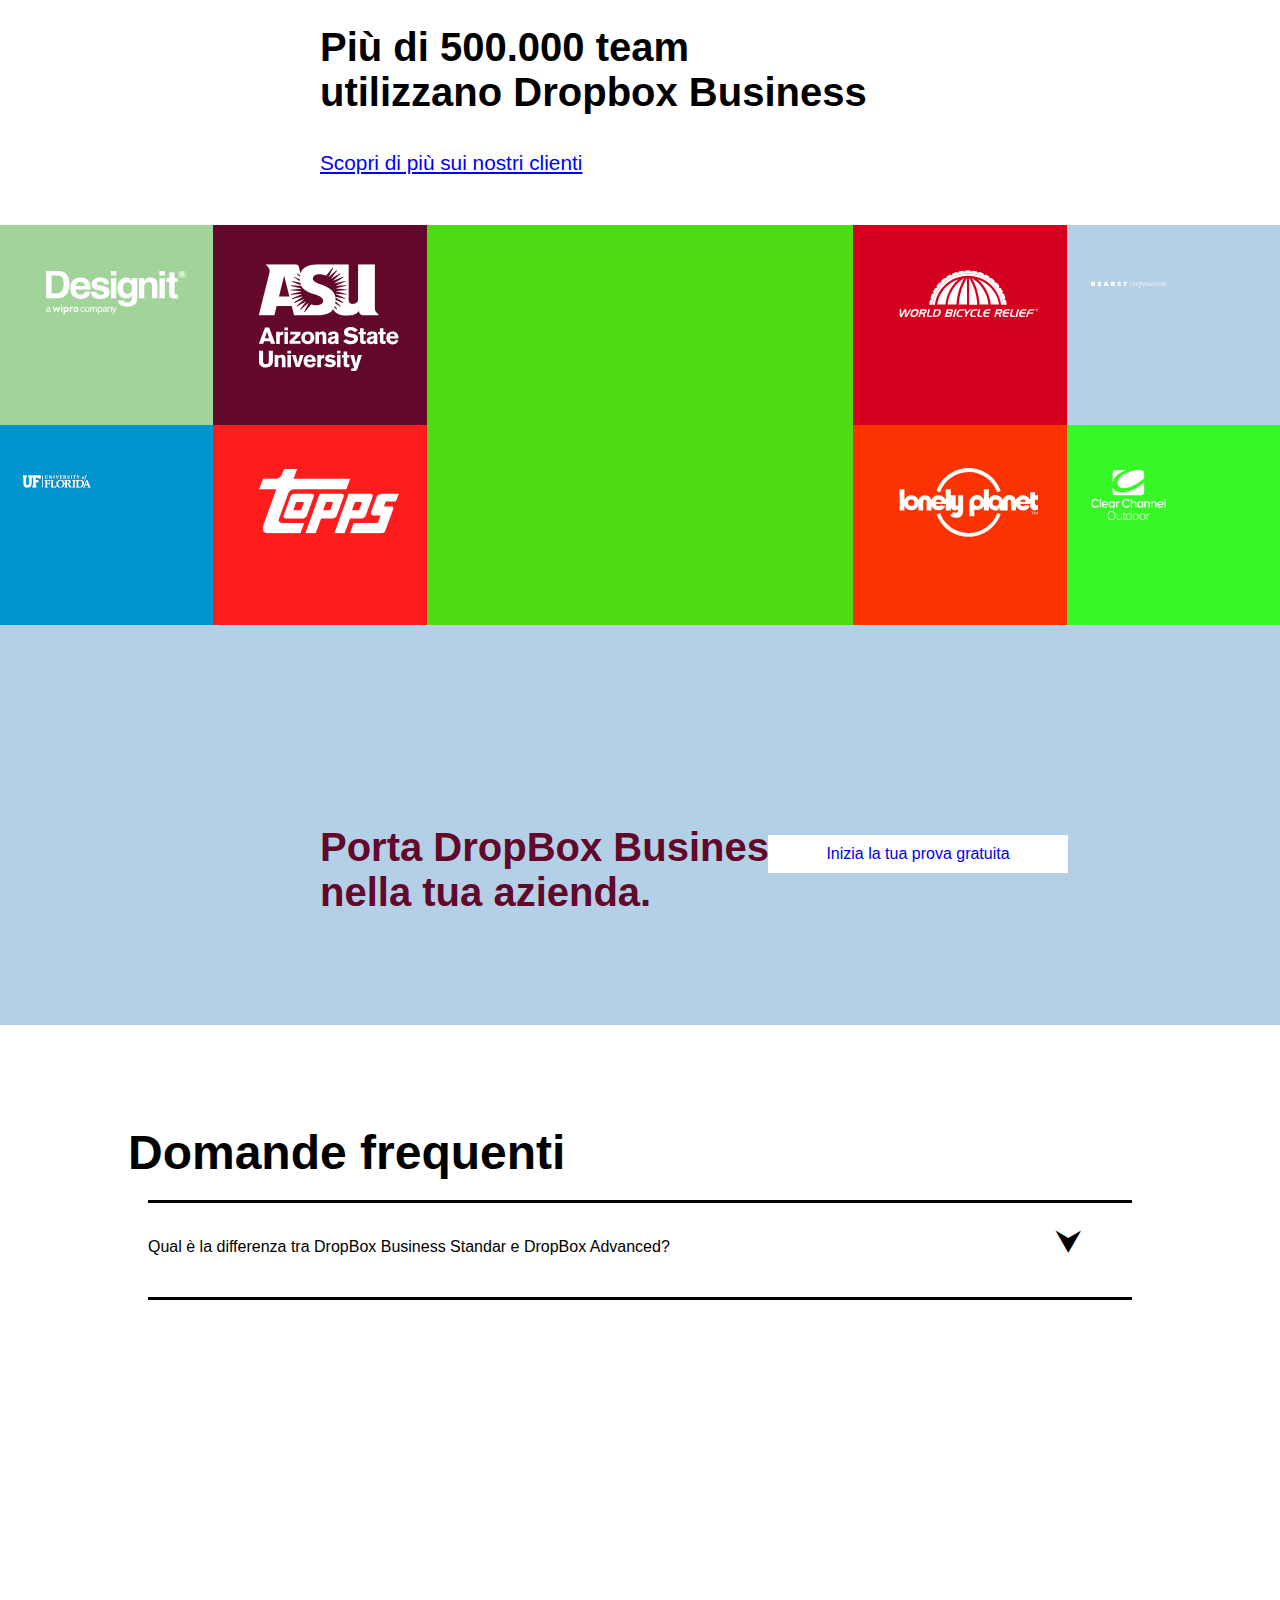
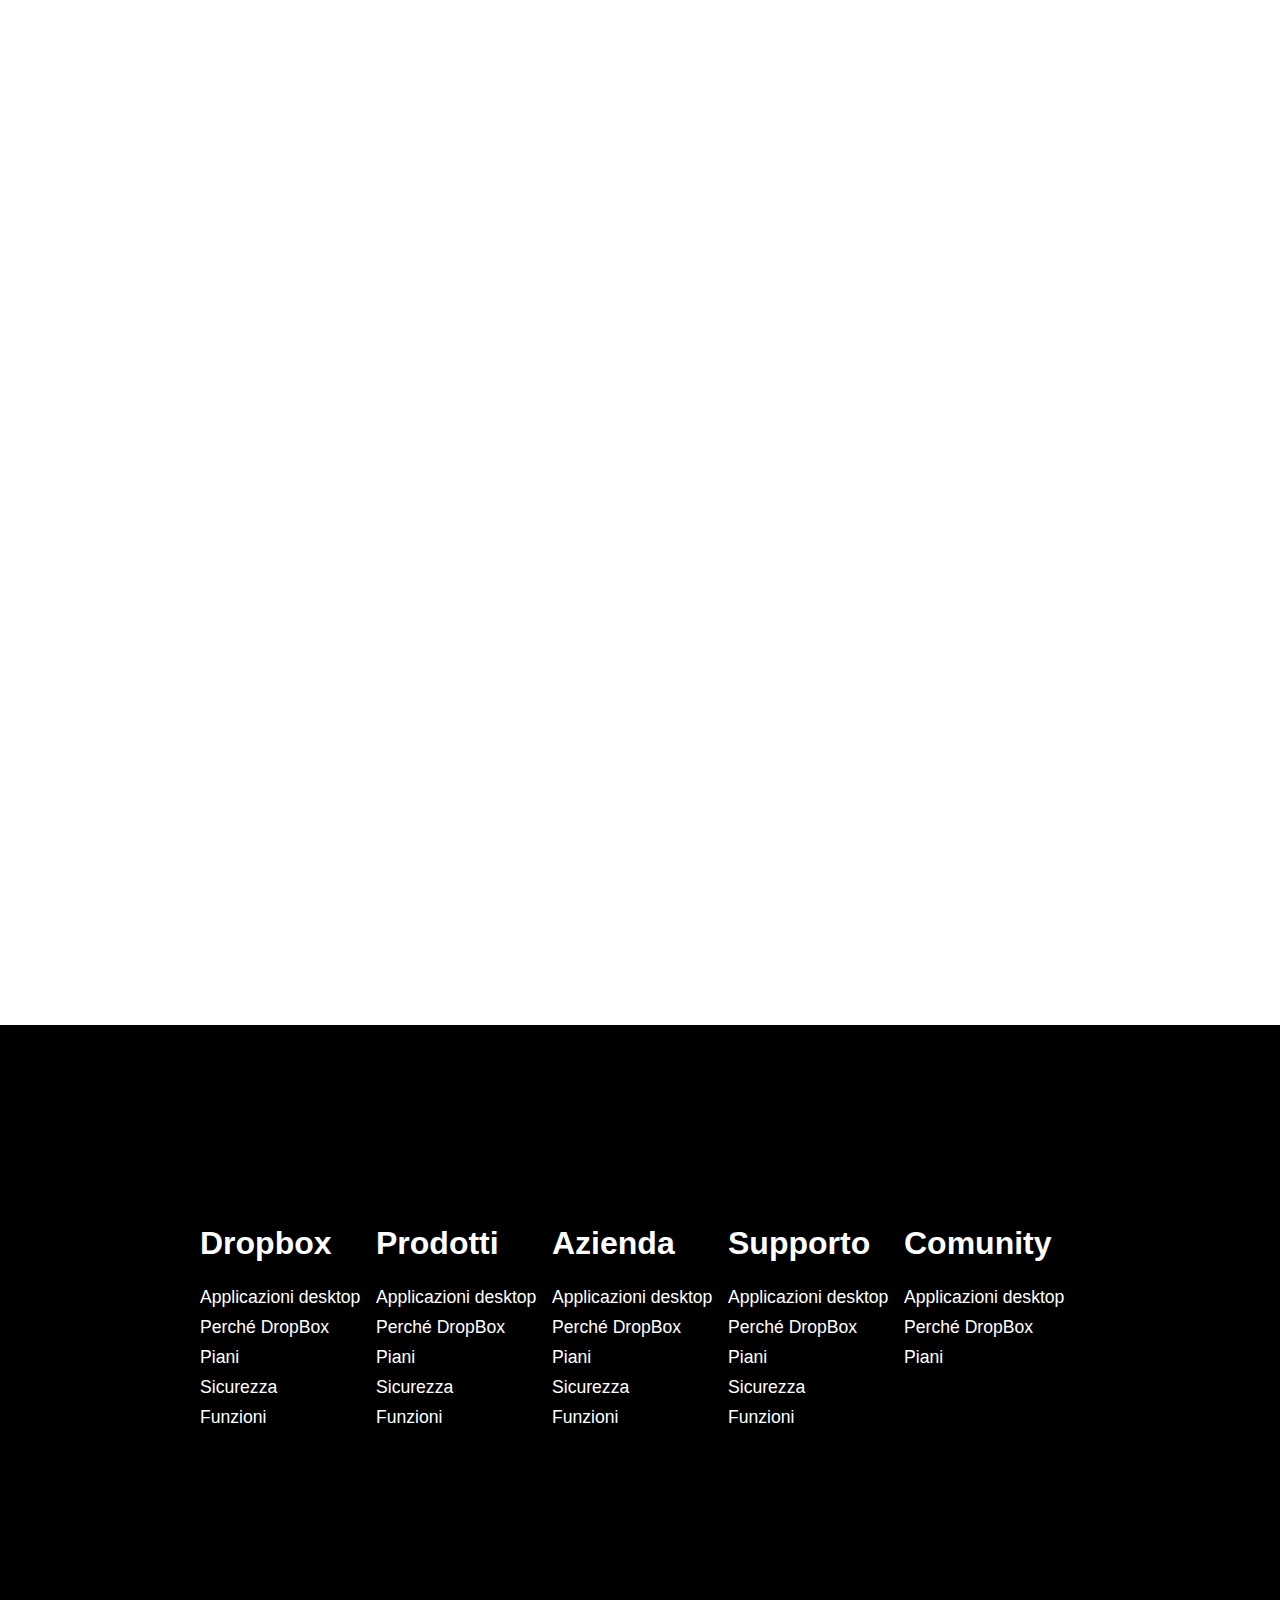
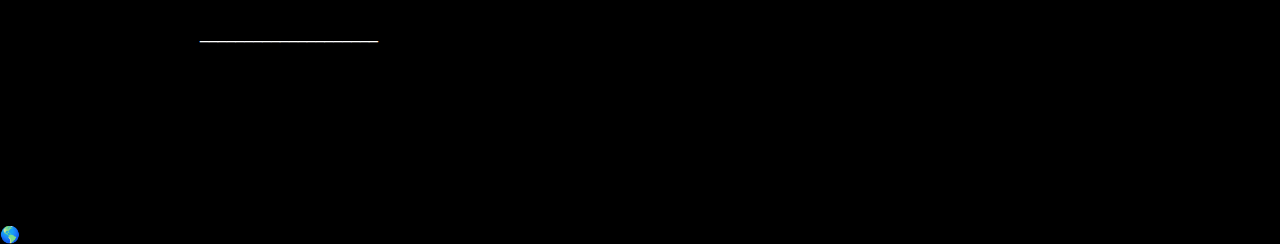
==== commit 1742cd50: "PRE BETA" ====
--- a/index.html
+++ b/index.html
@@ -43,7 +43,7 @@
     </div>
 </header>
 <!-- !SECTION -->
-<!--SECTION inizio prima SECTION-->
+<!--SECTION 1° Inizio-->
 
 <section class="first-section clearfix">
         <div class="first-section-title">
@@ -70,7 +70,7 @@
 </section>
 
 <!-- !SECTION -->
-<!-- SECTION inizio seconda SECTION-->
+<!-- SECTION 2° Inizio-->
 <section class="second-section">
 
 <!-- ANCHOR - Header seconda sezione -->
@@ -299,7 +299,7 @@
 </section>
 
 <!-- !SECTION -->
-<!-- SECTION - Inizio third-SECTION -->
+<!-- SECTION 3° Inizio -->
 
 <section class="third-section">
     <div class="third-section-left"></div>
@@ -317,7 +317,7 @@
 </section>
 <!-- !SECTION -->
 
-<!-- SECTION - Inizio fourth-section -->
+<!-- SECTION 4° Sezione Inizio -->
 <section class="fourth-section clearfix">
     
     <div class="fourth-section-header">
@@ -326,62 +326,65 @@
 
     <div class="fourth-section_body_row-one">
         <div class="fourth-section_body_row-one_left block-dim">
-            <div class="fourth-section_body_row-one_left_img"></div>
+            <div class="fourth-section_body_row-one_left_img">
+               <div class="fourth-section_body_row_text">
+                   <br><br><br><br><br><br><br><br><br><br><br><br><br><br><br><br><br><br><br><br>
+                    <p>Passa di meno da uno strumento all'altro</p>
+                        <br>
+                    <p>Porta a termine le attività quotidiane con un solo strumento. Crea, modifica e condividi contenuti cloud da Documenti, Fogli e Presentazioni di Google, file Microsoft Office e Dropbox Paper direttamente da Dropbox.</p>
+                </div>
+            </div>
             
-            <p>Passa di meno da uno strumento all'altro</p>
-                        <br>
-            <p>Porta a termine le attività quotidiane con un solo strumento. Crea, modifica e condividi contenuti cloud da Documenti, Fogli e Presentazioni di Google, file Microsoft Office e Dropbox Paper direttamente da Dropbox.</p>
-
         </div>
 
         <div class="fourth-section_body_row-one_middle block-dim">
-            <div class="fourth-section_body_row-one_middle_img"></div>
-
-            <p>Passa di meno da uno strumento all'altro</p>
-                        <br>
-            <p>Porta a termine le attività quotidiane con un solo strumento. Crea, modifica e condividi contenuti cloud da Documenti, Fogli e Presentazioni di Google, file Microsoft Office e Dropbox Paper direttamente da Dropbox.</p>
-                
+            <div class="fourth-section_body_row-one_middle_img">
+                <br><br><br><br><br><br><br><br><br><br><br><br><br><br><br><br><br><br><br><br>
+                <p>Passa di meno da uno strumento all'altro</p>
+                        <br>
+                <p>Porta a termine le attività quotidiane con un solo strumento. Crea, modifica e condividi contenuti cloud da Documenti, Fogli e Presentazioni di Google, file Microsoft Office e Dropbox Paper direttamente da Dropbox.</p>
+            </div>
         </div>
 
         <div class="fourth-section_body_row-one_right block-dim">
-            <div class="fourth-section_body_row-one_right_img"></div>
-
-            <p>Passa di meno da uno strumento all'altro</p>
-                        <br>
-            <p> Porta a termine le attività quotidiane con un solo strumento. Crea, modifica e condividi contenuti cloud da Documenti, Fogli e Presentazioni di Google, file Microsoft Office e Dropbox Paper direttamente da Dropbox.</p>          
-
+            <div class="fourth-section_body_row-one_right_img">
+                <br><br><br><br><br><br><br><br><br><br><br><br><br><br><br><br><br><br><br><br>
+                <p>Passa di meno da uno strumento all'altro</p>
+                        <br>
+                <p> Porta a termine le attività quotidiane con un solo strumento. Crea, modifica e condividi contenuti cloud da Documenti, Fogli e Presentazioni di Google, file Microsoft Office e Dropbox Paper direttamente da Dropbox.</p>          
+            </div>
        
         </div>
     </div>
 
     <div class="fourth-section_body_row-two">
         <div class="fourth-section_body_row-two_left block-dim">
-            <div class="fourth-section_body_row-two_left_img"></div>
-
-            <p>Passa di meno da uno strumento all'altro</p>
-                        <br>
-            <p> Porta a termine le attività quotidiane con un solo strumento. Crea, modifica e condividi contenuti cloud da Documenti, Fogli e Presentazioni di Google, file Microsoft Office e Dropbox Paper direttamente da Dropbox.</p> 
-            
+            <div class="fourth-section_body_row-two_left_img">
+                <br><br><br><br><br><br><br><br><br><br><br><br><br><br><br><br><br><br><br><br>
+                <p>Passa di meno da uno strumento all'altro</p>
+                        <br>
+                <p> Porta a termine le attività quotidiane con un solo strumento. Crea, modifica e condividi contenuti cloud da Documenti, Fogli e Presentazioni di Google, file Microsoft Office e Dropbox Paper direttamente da Dropbox.</p> 
+            </div>
     
         </div>
     
         <div class="fourth-section_body_row-two_middle block-dim">
-            <div class="fourth-section_body_row-two_middle_img"></div>
-
-            <p>Passa di meno da uno strumento all'altro</p>
-                        <br>
-            <p> Porta a termine le attività quotidiane con un solo strumento. Crea, modifica e condividi contenuti cloud da Documenti, Fogli e Presentazioni di Google, file Microsoft Office e Dropbox Paper direttamente da Dropbox.</p> 
-    
+            <div class="fourth-section_body_row-two_middle_img">
+                <br><br><br><br><br><br><br><br><br><br><br><br><br><br><br><br><br><br><br><br>
+                <p>Passa di meno da uno strumento all'altro</p>
+                        <br>
+                <p> Porta a termine le attività quotidiane con un solo strumento. Crea, modifica e condividi contenuti cloud da Documenti, Fogli e Presentazioni di Google, file Microsoft Office e Dropbox Paper direttamente da Dropbox.</p> 
+            </div>
     
         </div>
     
         <div class="fourth-section_body_row-two_right block-dim">
-            <div class="fourth-section_body_row-two_right_img"></div>
-
-            <p>Passa di meno da uno strumento all'altro</p>
-                        <br>
-            <p> Porta a termine le attività quotidiane con un solo strumento. Crea, modifica e condividi contenuti cloud da Documenti, Fogli e Presentazioni di Google, file Microsoft Office e Dropbox Paper direttamente da Dropbox.</p> 
-    
+            <div class="fourth-section_body_row-two_right_img">
+                <br><br><br><br><br><br><br><br><br><br><br><br><br><br><br><br><br><br><br><br>
+                <p>Passa di meno da uno strumento all'altro</p>
+                        <br>
+                <p> Porta a termine le attività quotidiane con un solo strumento. Crea, modifica e condividi contenuti cloud da Documenti, Fogli e Presentazioni di Google, file Microsoft Office e Dropbox Paper direttamente da Dropbox.</p> 
+            </div>
     
         </div>
 
@@ -390,13 +393,14 @@
 </section>
 <!-- !SECTION -->
 
-<!-- SECTION START Fifth SECTION -->
+<!-- SECTION 5° Inizio -->
 
 <!-- ANCHOR - Fifth-section_Header -->
     <div class="fifth-section_Header">
-        Più di 500.000 team utilizzano Dropbox Business
+       <div>Più di 500.000 team</div>
+       <div>utilizzano Dropbox Business</div>
                 <br><br>
-        <a href="#">Scopri di pi&#249</a>
+        <a href="#">Scopri di pi&#249 sui nostri clienti</a>
     </div>
 
 <section class="fifth-section clearfix">
@@ -528,7 +532,6 @@
 <footer>
 <div class="footer-body">
     <div class="footer-body_text">
-        <div class=""></div>
         <nav class="footer-body_text_first-nav nav-common">
             <div>Dropbox</div>
             <ul>
@@ -542,7 +545,6 @@
     </div>
 
     <div class="footer-body_text">
-        <div class=""></div>
         <nav class="footer-body_text_first-nav nav-common">
             <div>Prodotti</div>
             <ul>
@@ -556,7 +558,6 @@
     </div>
 
     <div class="footer-body_text">
-        <div class=""></div>
         <nav class="footer-body_text_first-nav nav-common">
             <div>Azienda</div>
             <ul>
@@ -570,8 +571,7 @@
     </div>
 
     <div class="footer-body_text">
-        <div class=""></div>
-        <nav class="footer-body_text_first-nav nav-common">
+      <nav class="footer-body_text_first-nav nav-common">
             <div>Supporto</div>
             <ul>
                 <li><a href="#">Applicazioni desktop</a></li>
@@ -584,8 +584,7 @@
     </div>
 
     <div class="footer-body_text">
-        <div class=""></div>
-        <nav class="footer-body_text_first-nav nav-common">
+      <nav class="footer-body_text_first-nav nav-common">
             <div>Comunity</div>
             <ul>
                 <li><a href="#">Applicazioni desktop</a></li>
@@ -595,10 +594,11 @@
         </nav>
     </div>
 </div>
-<div class="footer-body_br">____________________</div>
-<div>
-    <div>&#127758</div>
-
+<div class="end-footer">
+    <div class="footer-body_br">____________________</div>
+    <div class="footer-body_world">
+        <div>&#127758</div>
+    </div>
 </div>
 </footer>
 
--- a/style.css
+++ b/style.css
@@ -289,14 +289,13 @@
             text-decoration: none;}
 
 /* !SECTION */
-/* SECTION - Inizio fourth-section */
+/* SECTION - 4° Sezione Inizio */
 .fourth-section{
     width: 1300px;
     margin-left: 25%;
     margin-top: 75px;
     height: 1500px;
-    border: 1px solid black;
-    background-color: antiquewhite;}
+}
 
 /* NOTE - fourth-section common */
 .block-dim{
@@ -307,15 +306,22 @@
 /* FIXME - l'altezza rompe in basso di 35px */
     .fourth-section-header{
         width: 100%;
-        height: 40px;
-        padding: 5px;}
+        height: 60px;
+        padding: 5px;
+        font-size: 1.5em;
+        font-weight: bold;
+    }
+/* .fourth-section_body_row_text{
+    font-size: 2em;
+    font-weight: bold;
+} */
 
     .fourth-section_body_row-one{
         display: flex;
         height: 48%;
     }
         .fourth-section_body_row-one_left{
-            background-color: red;
+            /* background-color: red; */
         }
             .fourth-section_body_row-one_left_img{
                 background-image: url(./img/business-feature-switching-tools.png);
@@ -326,7 +332,6 @@
             }
 
         .fourth-section_body_row-one_middle{
-            background-color: rgb(222, 236, 25);
             margin-left: 10px;
         }
             .fourth-section_body_row-one_middle_img{
@@ -338,7 +343,6 @@
             }
 
         .fourth-section_body_row-one_right{
-            background-color: rgb(250, 192, 1);
             margin-left: 10px;}
 
             .fourth-section_body_row-one_right_img{
@@ -353,7 +357,7 @@
         height: 48%;}
 
         .fourth-section_body_row-two_left{
-            background-color: rgb(52, 8, 248);}
+}
 
             .fourth-section_body_row-two_left_img{
                 background-image: url(./img/business-feature-integrations-it.png);
@@ -363,7 +367,6 @@
                 height: 80%;}
 
         .fourth-section_body_row-two_middle{
-            background-color: rgb(139, 223, 238);
             margin-left: 10px;}
 
             .fourth-section_body_row-two_middle_img{
@@ -374,7 +377,6 @@
                 height: 80%;}
 
         .fourth-section_body_row-two_right{
-            background-color: rgb(250, 80, 1);
             margin-left: 10px;}
 
             .fourth-section_body_row-two_right_img{
@@ -395,8 +397,20 @@
 .fifth-section_Header{
     margin-left: 25%;
     margin-top: 50px;
-    width: 1300px;
-}
+    width: 700px;
+    margin-bottom: 50px;
+}
+    .fifth-section_Header div{
+        font-size: 2.5em;
+        text-align: left;
+        font-weight: 900;
+    }
+
+    .fifth-section_Header a{
+        color: blue;
+        font-size: 1.3em;
+
+    }
 
 .fifth-section_cont-img{
     width: 100%;
@@ -603,10 +617,14 @@
         margin-right: 50px;
 
     }
-
+/* !SECTION */
 /* SECTION FOOTER */
+
+footer{
+    background-color: black;
+}
+
 .footer-body{
-    background-color: black;
     width: 100%;
     height: 400px;
     padding: 200px;
@@ -638,8 +656,16 @@
 
 .footer-body_br{
     color: white;
-    background-color: black;
     width: 100%;
     height: 100px;
     padding: 200px;
-}+}
+
+.footer-body_world{
+
+
+
+}
+
+
+/* !SECTION  */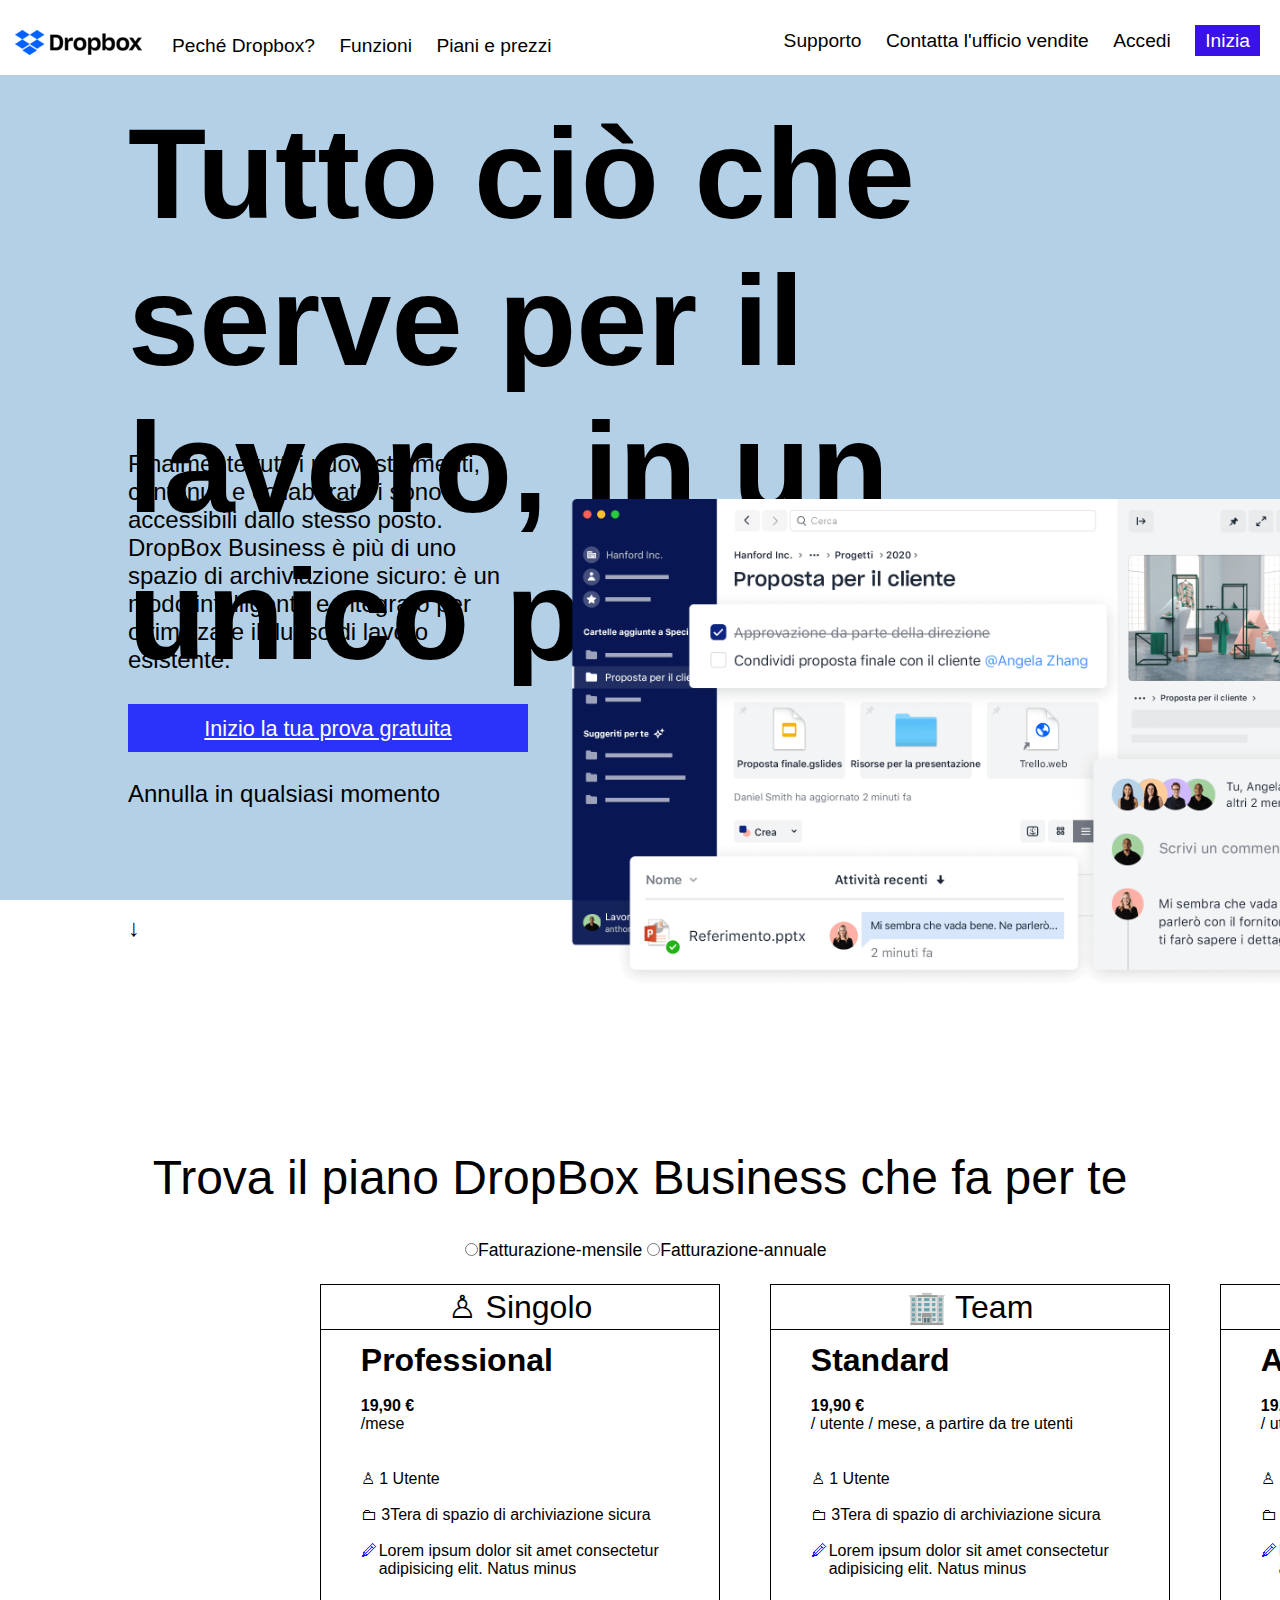
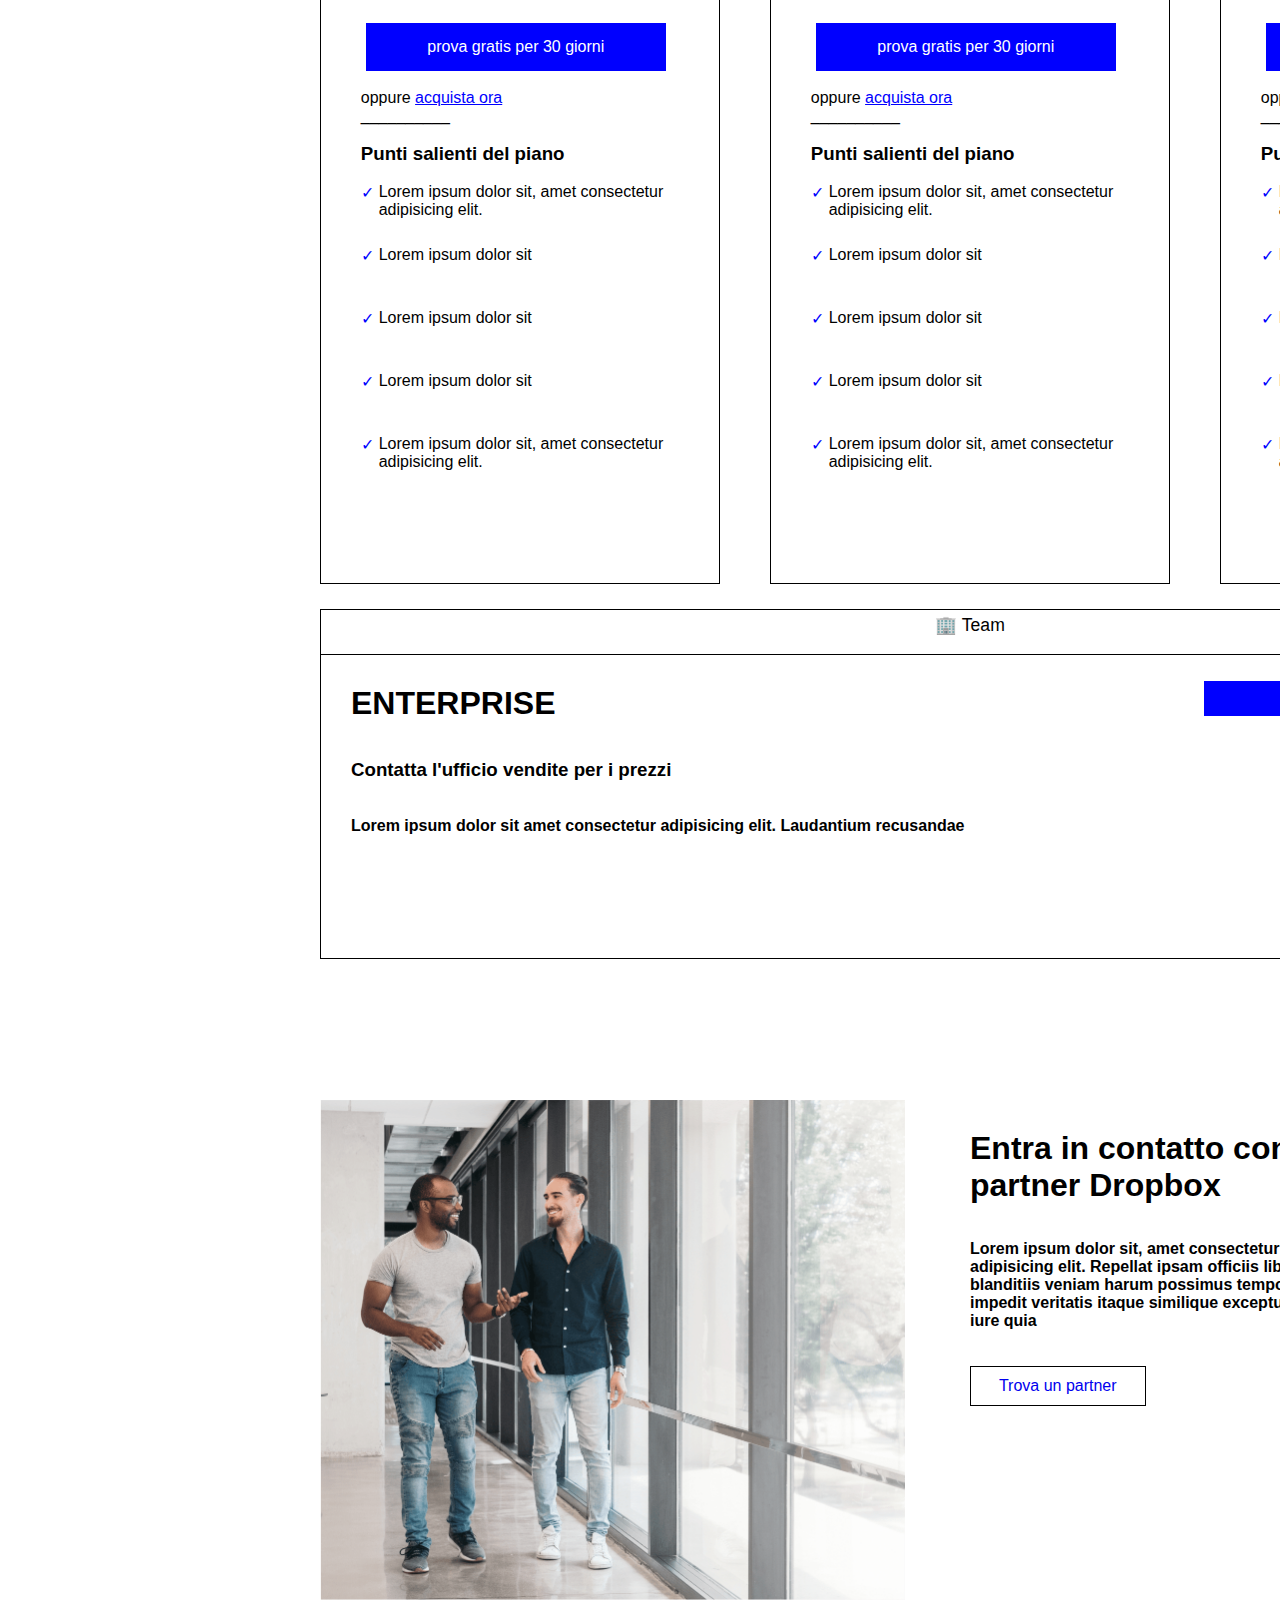
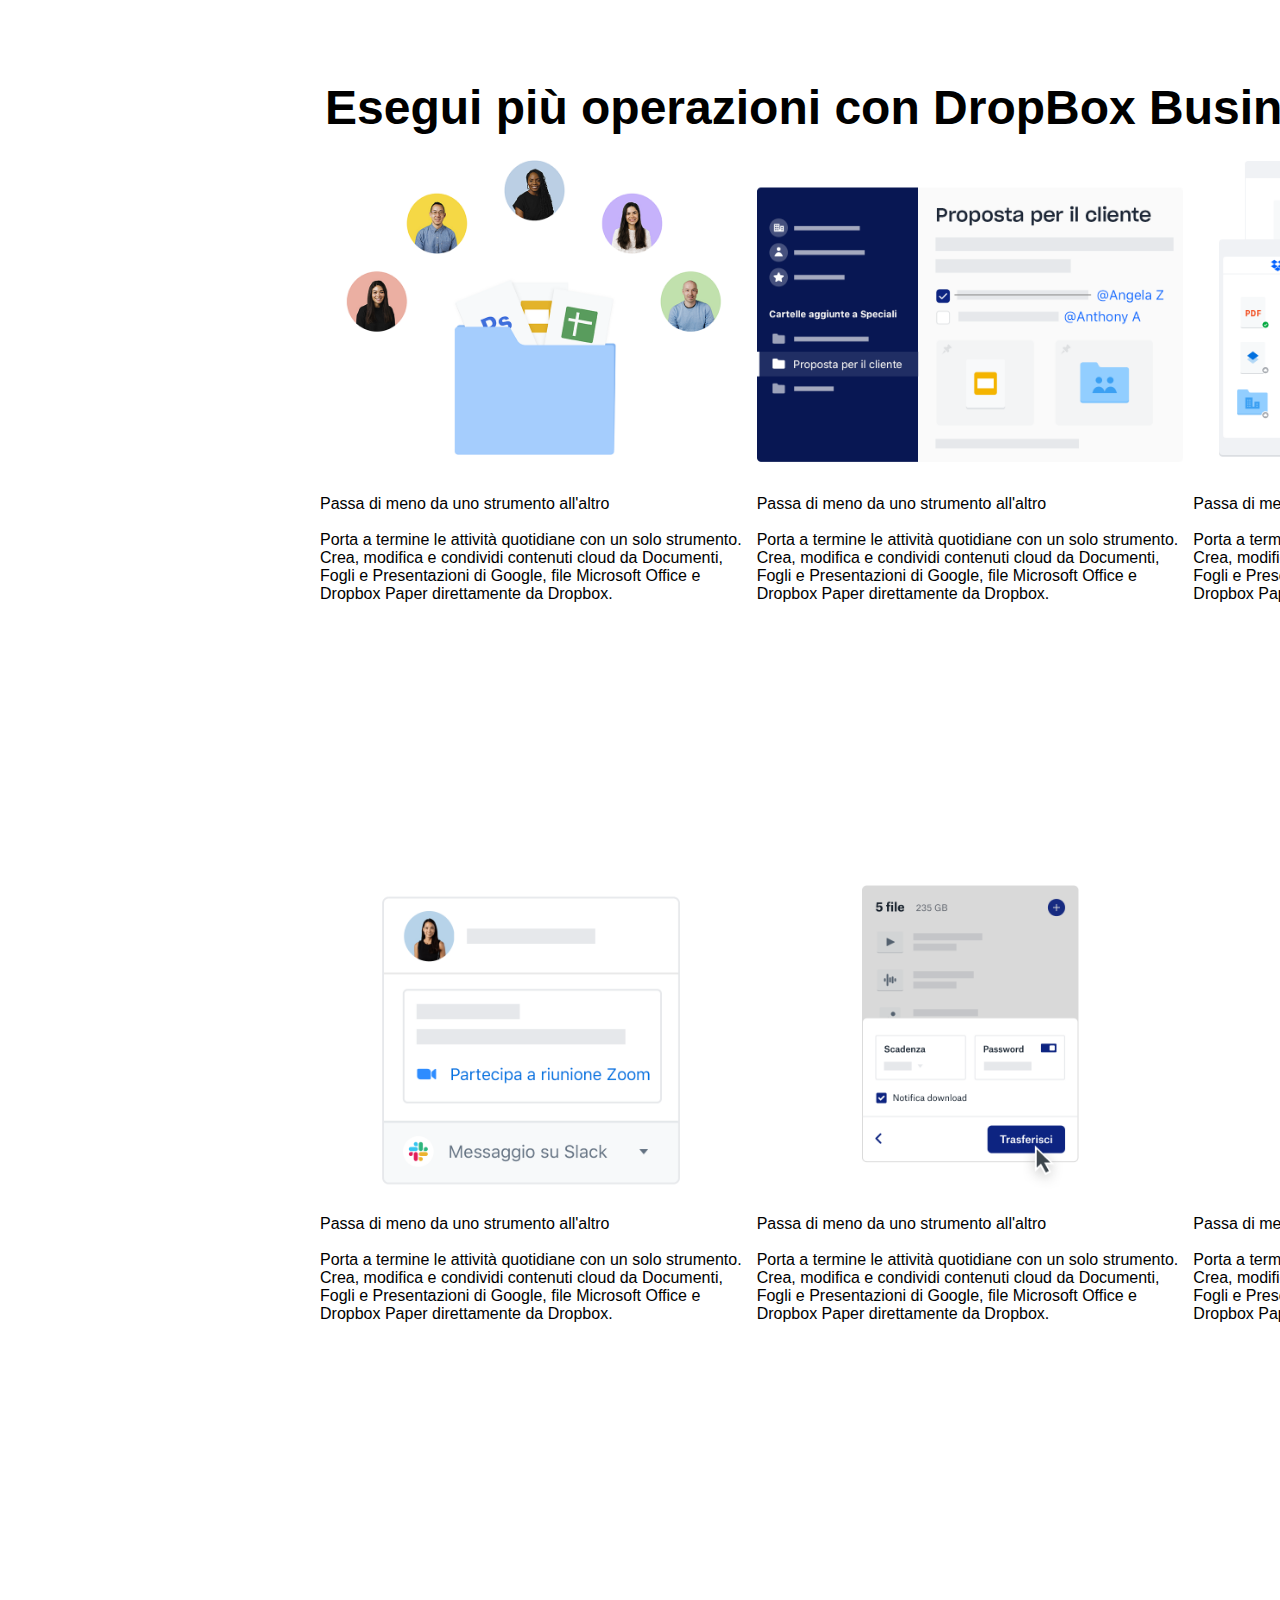
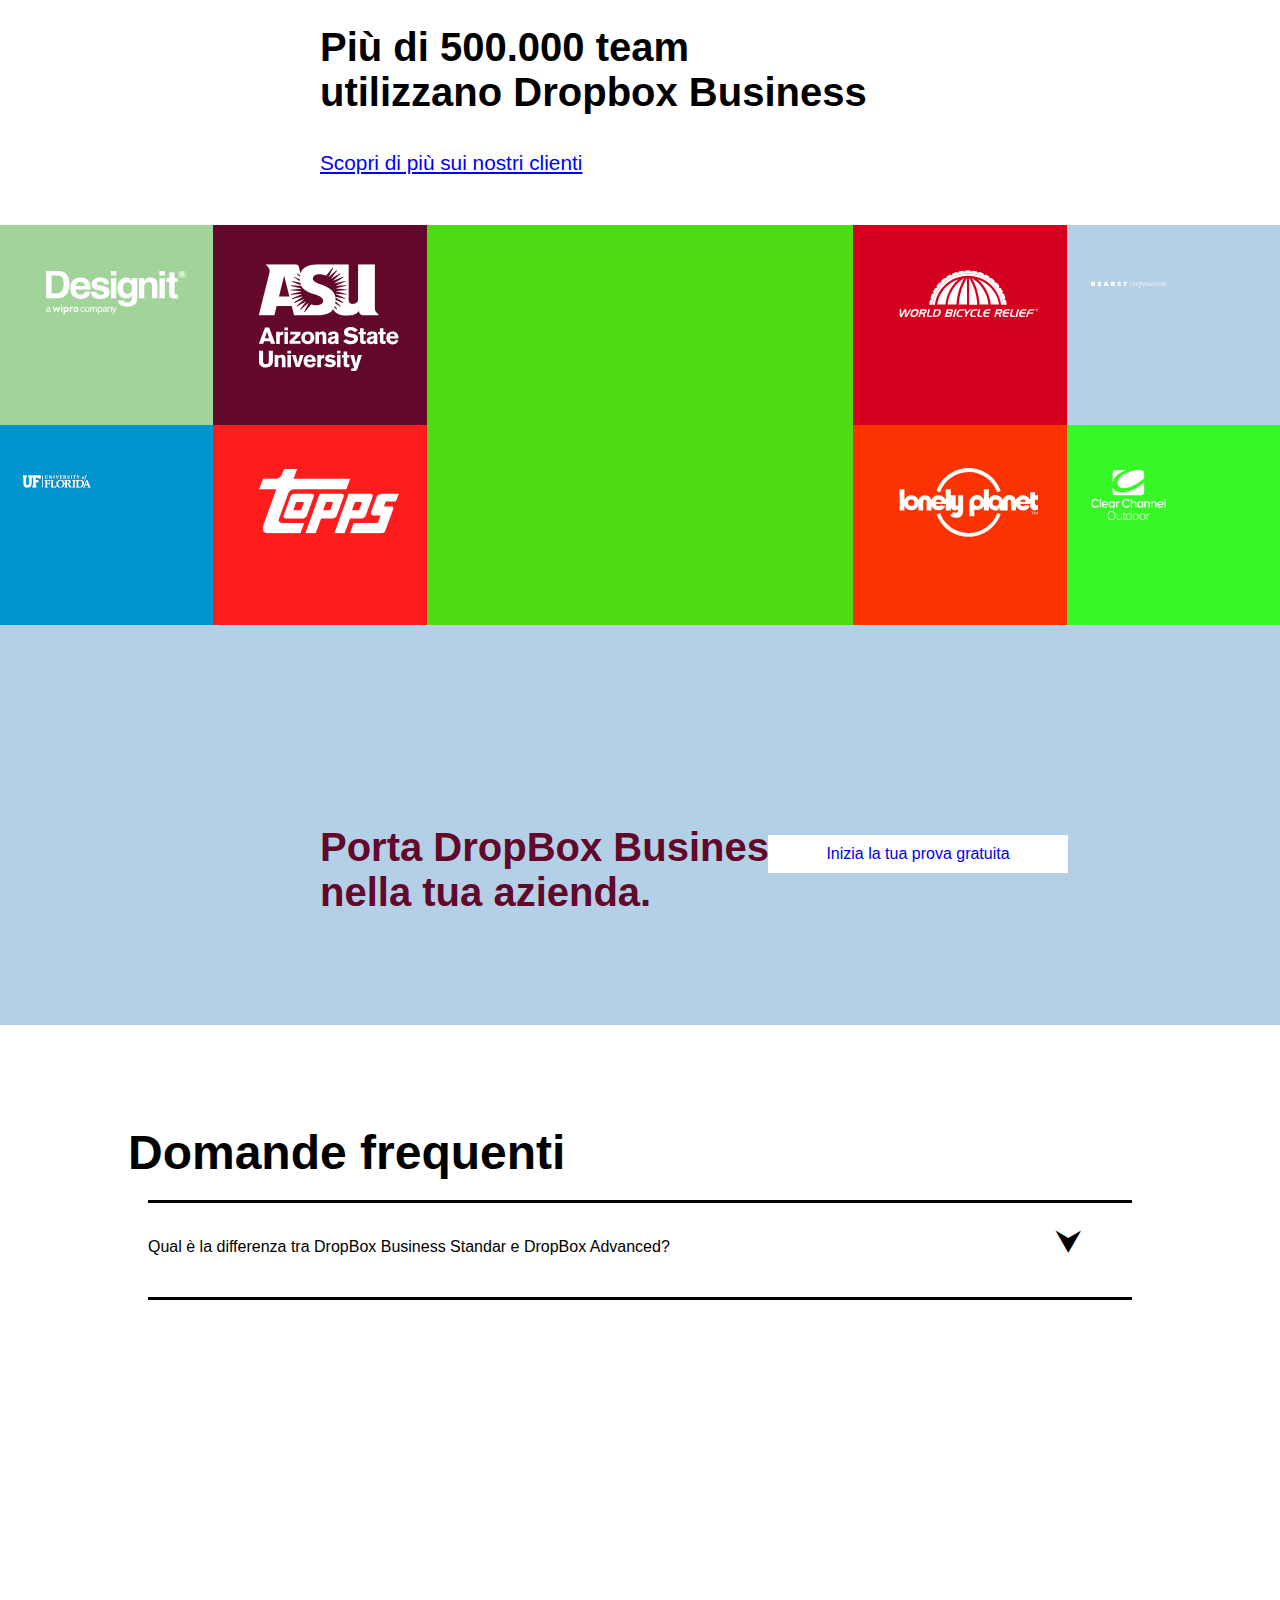
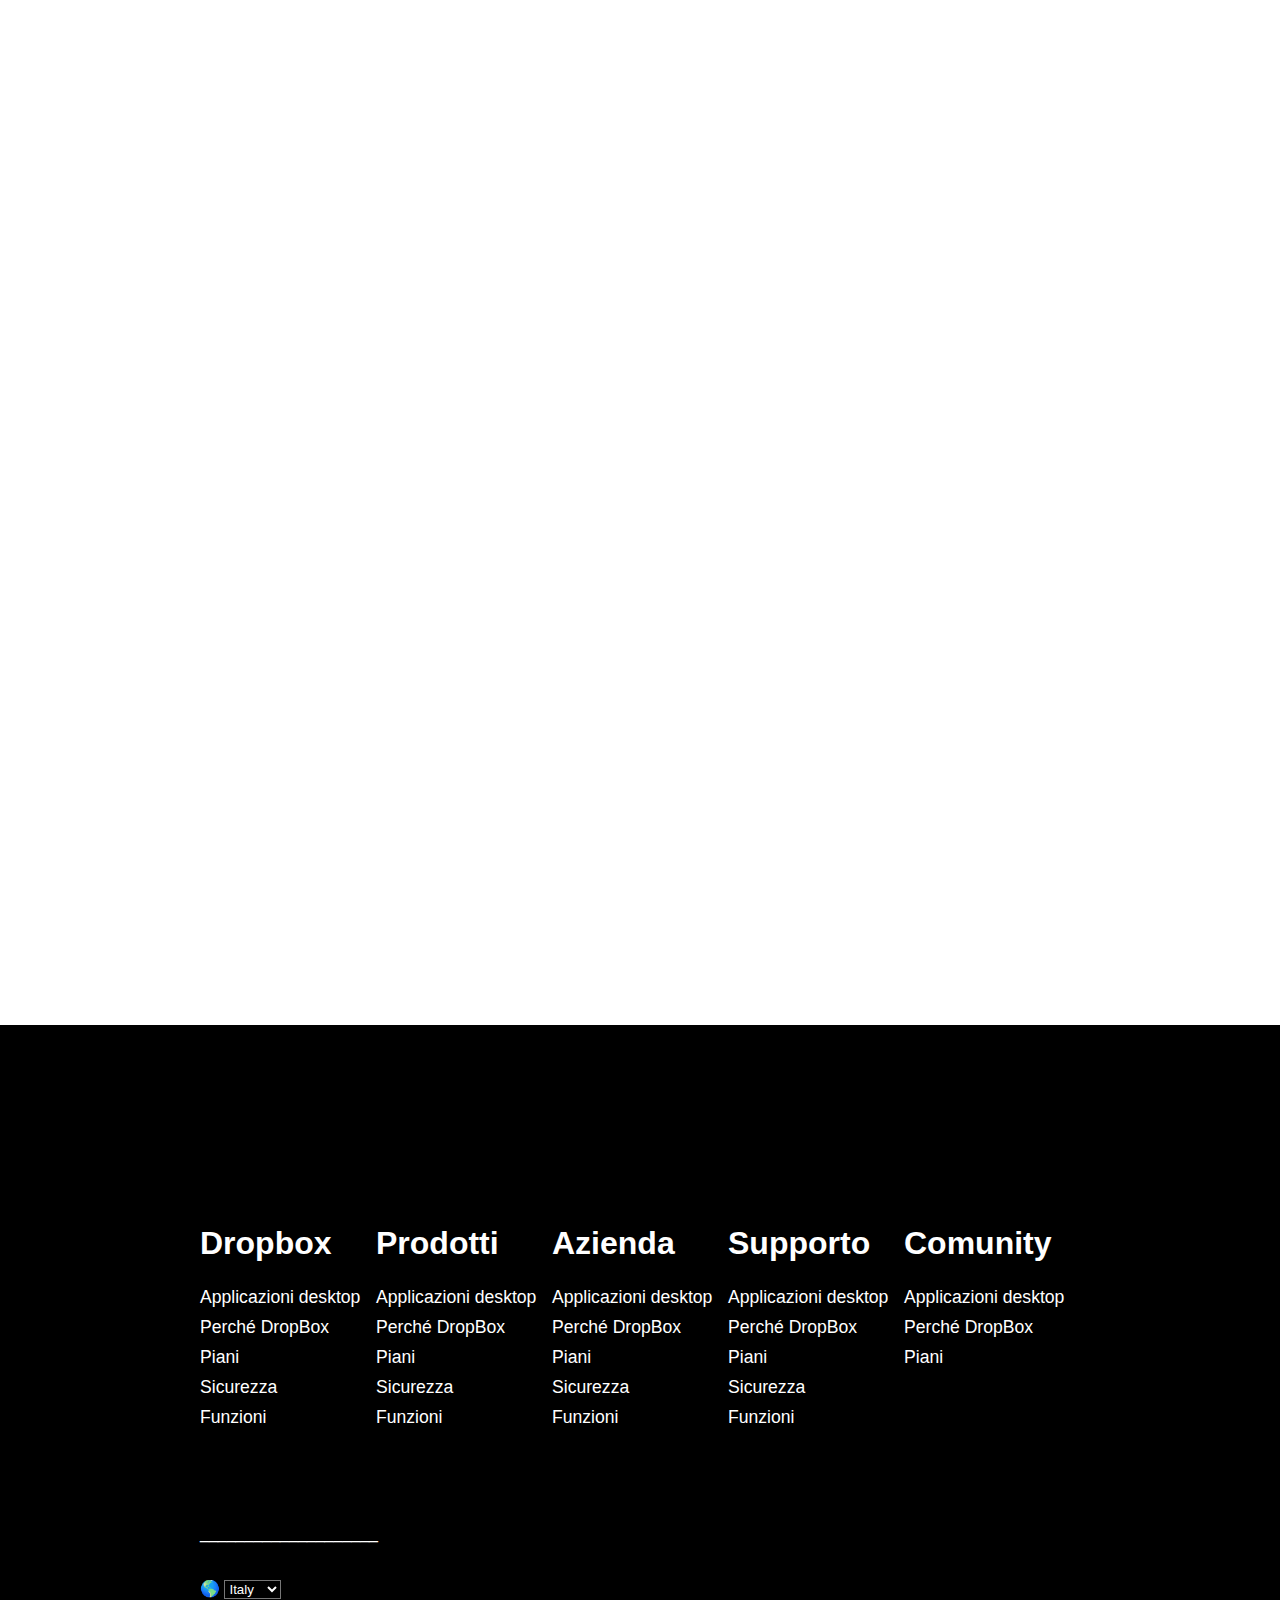
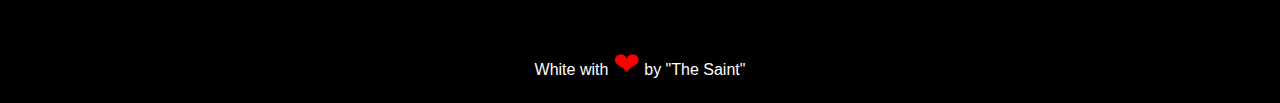
==== commit 6bc97bec: "Bozza v0.90" ====
--- a/index.html
+++ b/index.html
@@ -52,7 +52,7 @@
 
         <div class="first-section-left">
             <div>
-                Finalmente tutti i nuovi strumenti, contenuti e collaboratori sono accessibili dallo stesso posto. DropBox Business è più di uno spazio di archiviazione sicuro: è un modo intelligente e integrato per ottimizzare il flusso di lavoro esistente
+                Finalmente tutti i nuovi strumenti, contenuti e collaboratori sono accessibili dallo stesso posto. DropBox Business è più di uno spazio di archiviazione sicuro: è un modo intelligente e integrato per ottimizzare il flusso di lavoro esistente.
             </div>
 
             <div class="first-section-left-buttom">
@@ -282,7 +282,7 @@
     </div>
 
 <!-- ANCHOR - FOOTER second section -->
-<footer class="footer-second-section clearfix">
+<div class="footer-second-section clearfix">
     <div class="footer-second-section-header">&#127970 Team</div>
         <div class="footer-second-section-header-left">
 <!-- FIXME - mettere a posto il peso del testo -->
@@ -295,7 +295,7 @@
         <div class="footer-second-section-header-right">
             <a href="#">Contatta l'ufficio vendite</a>
         </div>
-</footer>
+</div>
 </section>
 
 <!-- !SECTION -->
@@ -494,7 +494,7 @@
     </div>
 
 <!-- ANCHOR 5° Sezione FOOTER -->
-    <footer class="fifth-section_footer">
+    <div class="fifth-section_footer">
         
         <div class="fifth-section_footer_left">
                 Porta DropBox Business nella tua azienda.
@@ -505,7 +505,7 @@
         </div>
 
 
-    </footer>
+    </div>
 </section>
 
 <!-- SECTION 6° Sezione Inizio -->
@@ -594,12 +594,24 @@
         </nav>
     </div>
 </div>
+
+
 <div class="end-footer">
-    <div class="footer-body_br">____________________</div>
+    <div>____________________</div>
     <div class="footer-body_world">
-        <div>&#127758</div>
+            <br><br>
+        <span>&#127758</span>
+        <select id="country" name="country">
+            <option value="Italy">Italy</option>
+            <option value="Spain">Spain</option>
+            <option value="UK">UK</option>
+          </select>
     </div>
 </div>
+
+<div class="sign">
+    White with <span>&#10084</span> by "The Saint"</div>
+
 </footer>
 
 
--- a/style.css
+++ b/style.css
@@ -388,7 +388,7 @@
 
 /* !SECTION */
 
-/* SECTION START Fifth SECTION */
+/* SECTION 5° Inizio */
 /* FIXME Caratteri e colori */
 .fifth-section{
     width: 100%;
@@ -565,7 +565,7 @@
         text-decoration: none;
     }
 
-
+/* !SECTION */
 /* SECTION 6° Sezione Inizio */
 
 .sixth-section{
@@ -654,18 +654,31 @@
     font-weight: bold;
 }
 
-.footer-body_br{
+
+.end-footer{
     color: white;
     width: 100%;
     height: 100px;
-    padding: 200px;
-}
-
-.footer-body_world{
-
-
-
-}
-
+    padding: 100px 200px;
+}
+
+.end-footer select{
+    color: white;
+    background-color: black;
+}
+
+
+
+
+.sign{
+    color: white;
+    width: 100%;
+    text-align: center;
+    padding: 20px;
+}
+    .sign span{
+        color: red;
+        font-size: 2em;
+    }
 
 /* !SECTION  */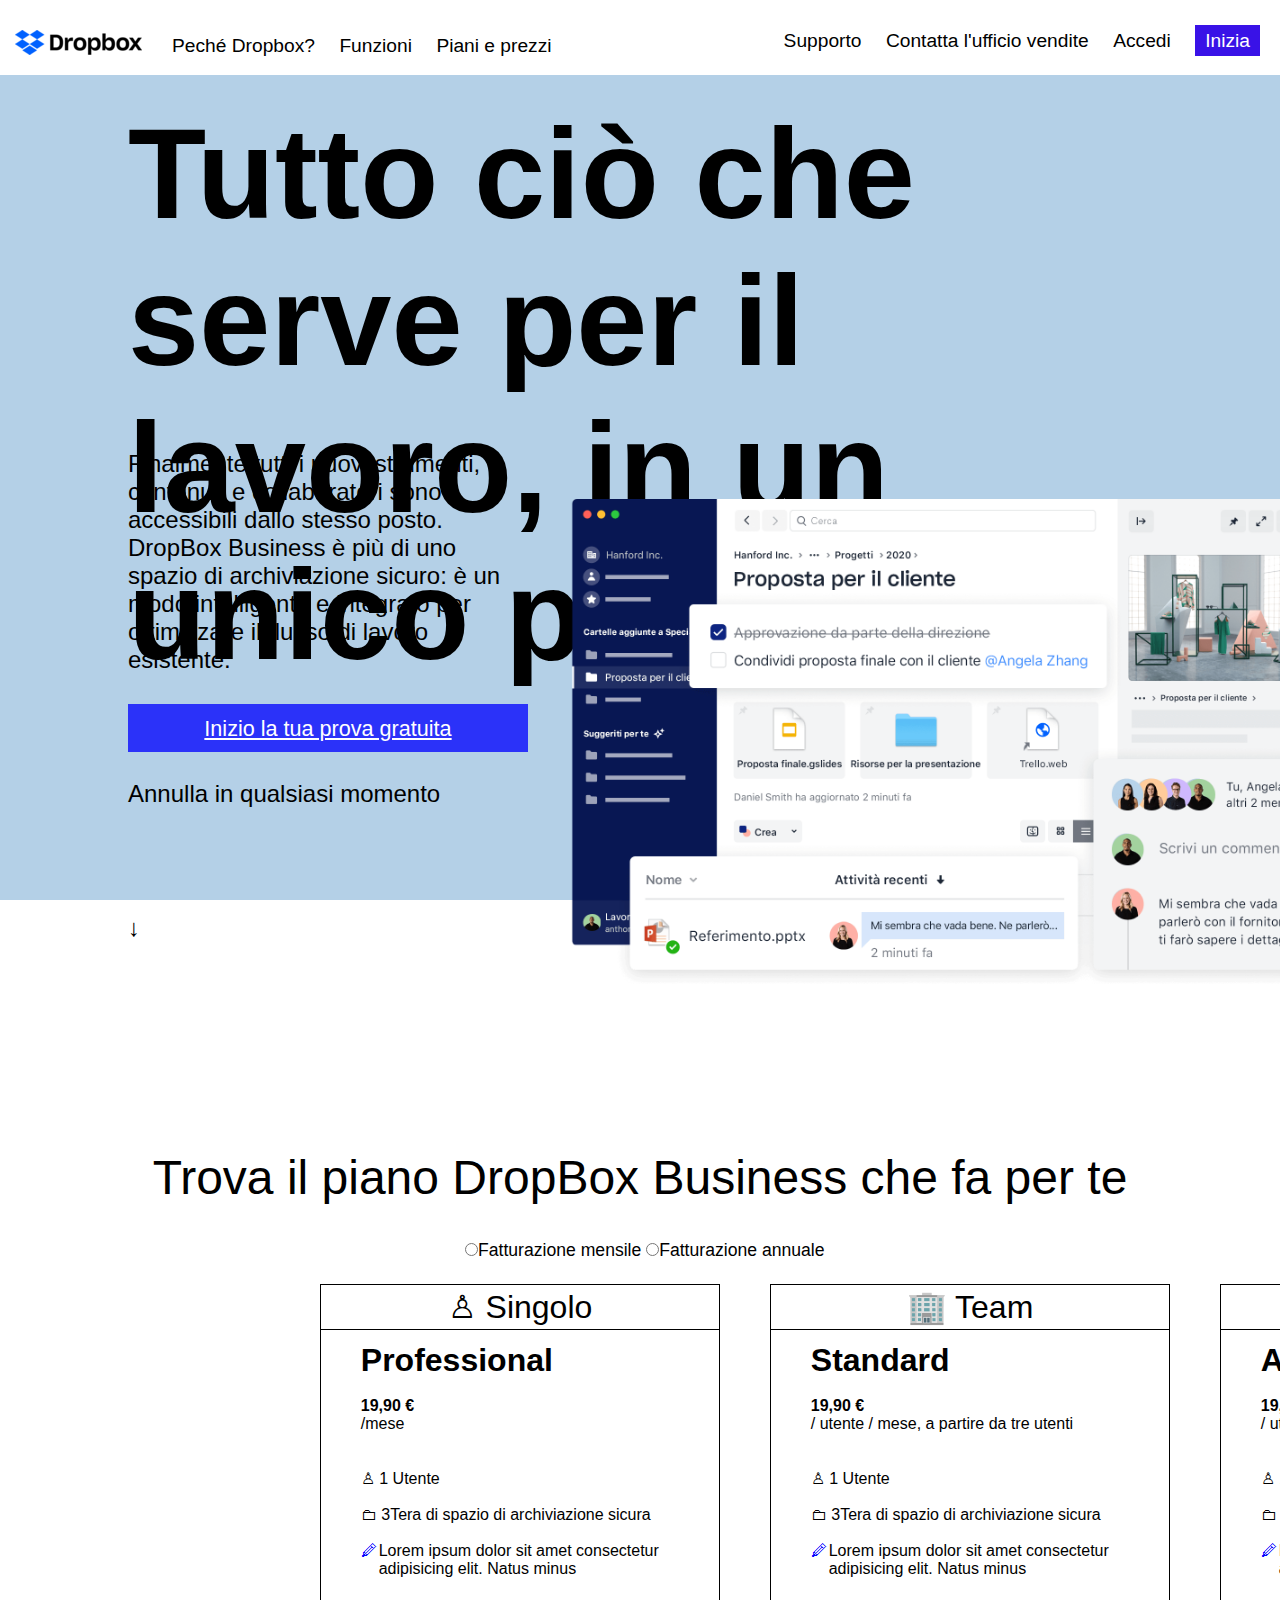
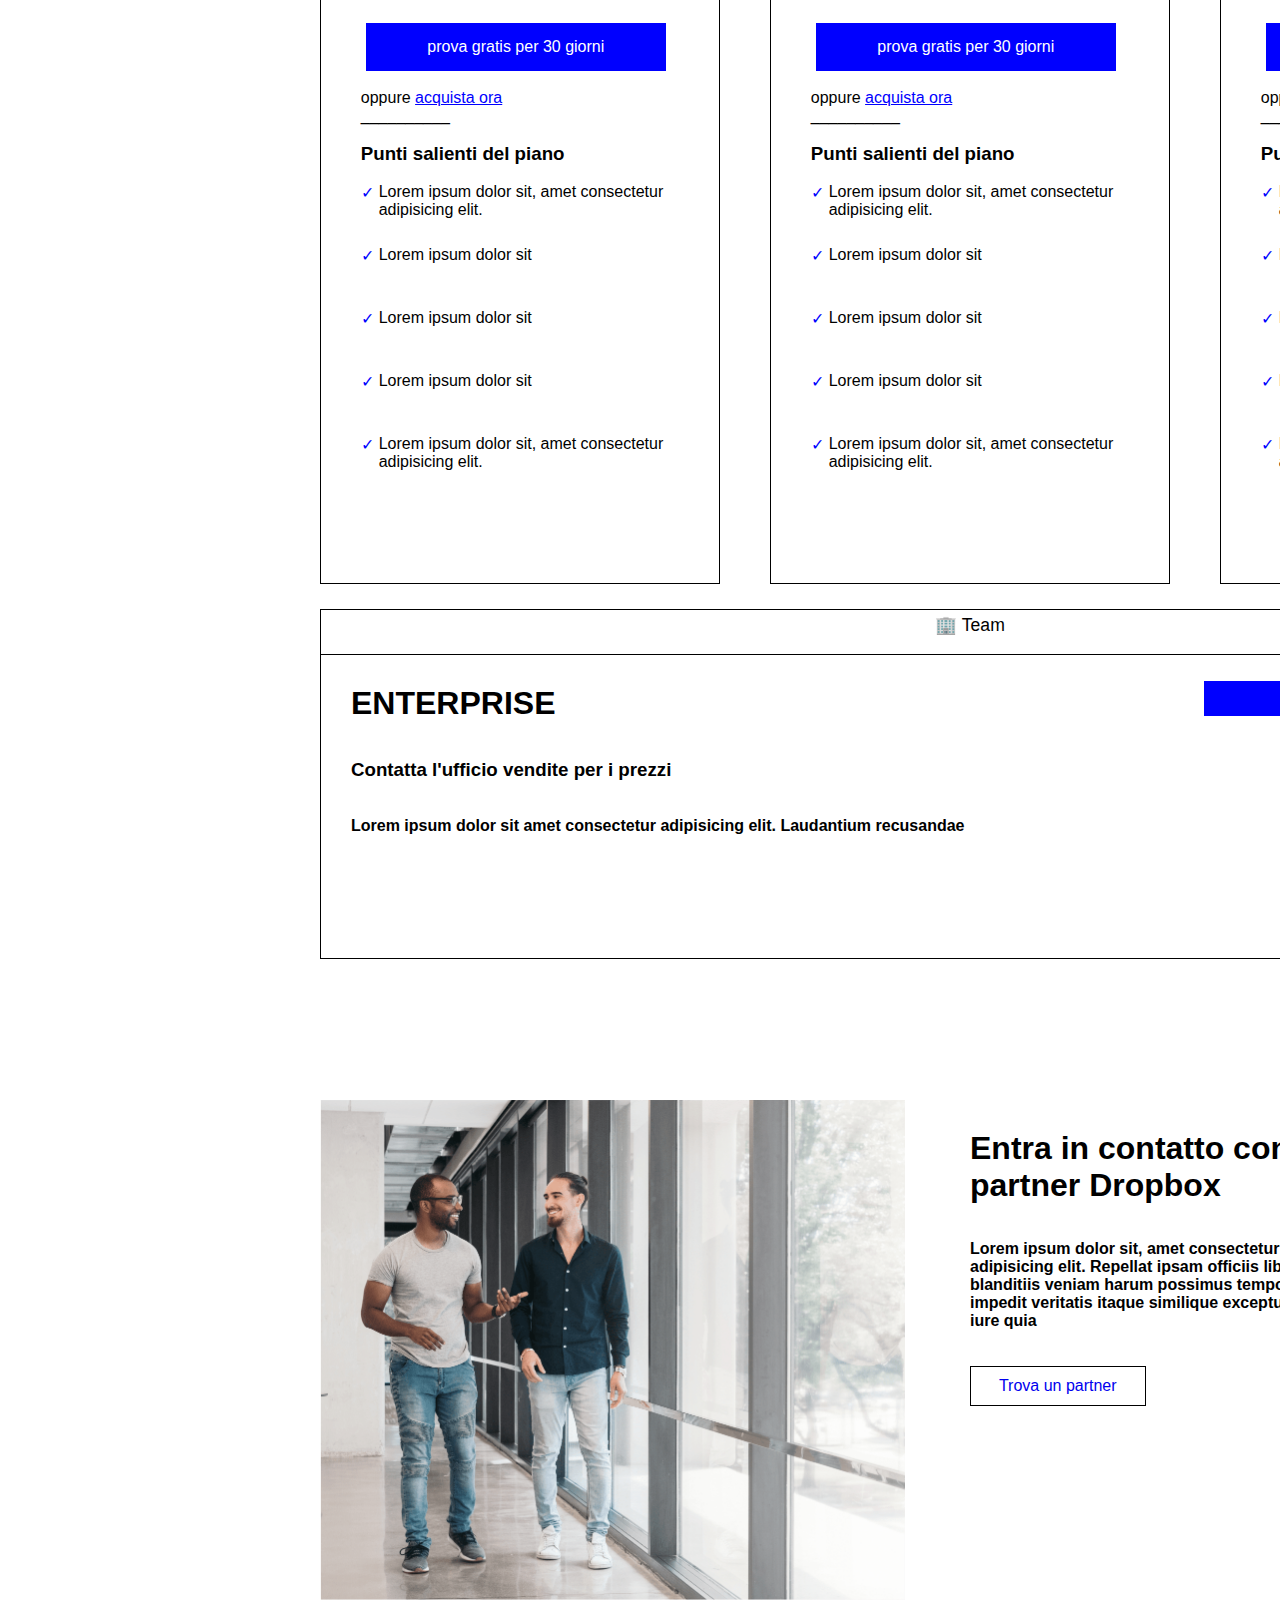
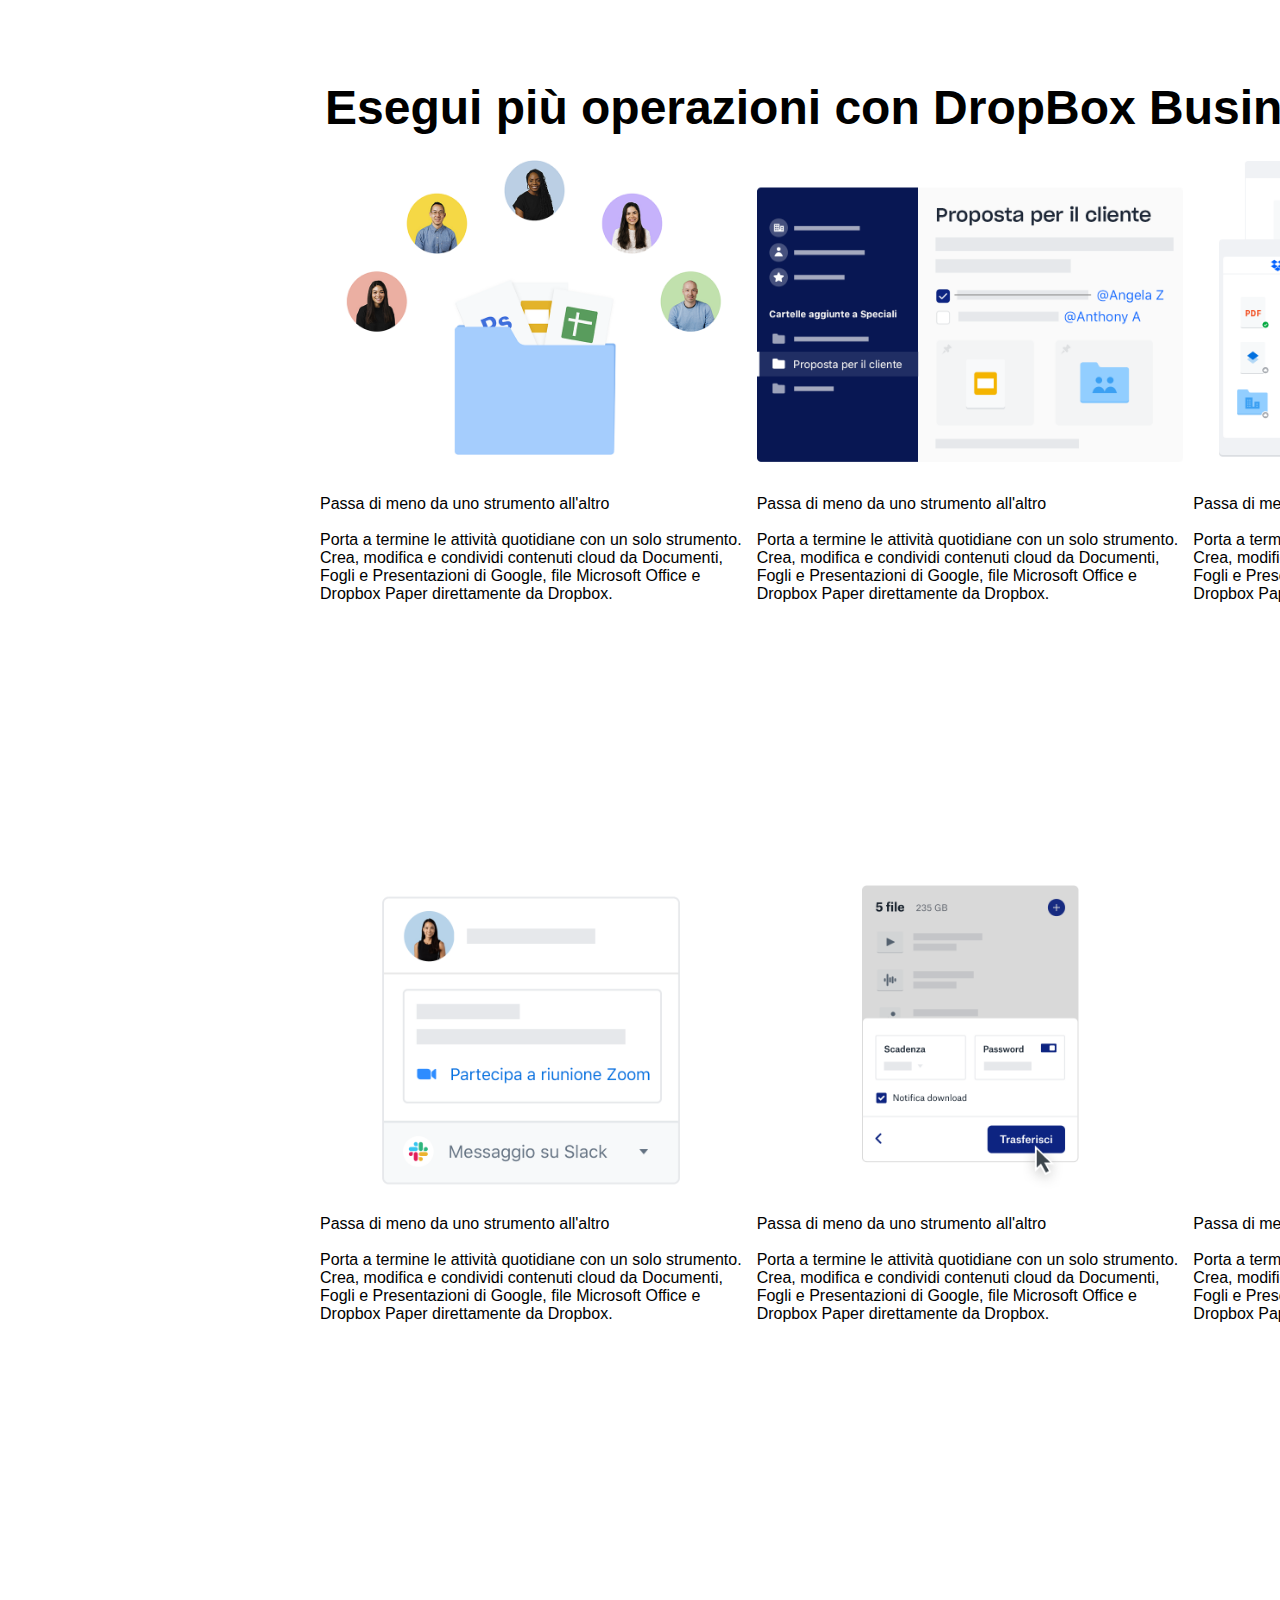
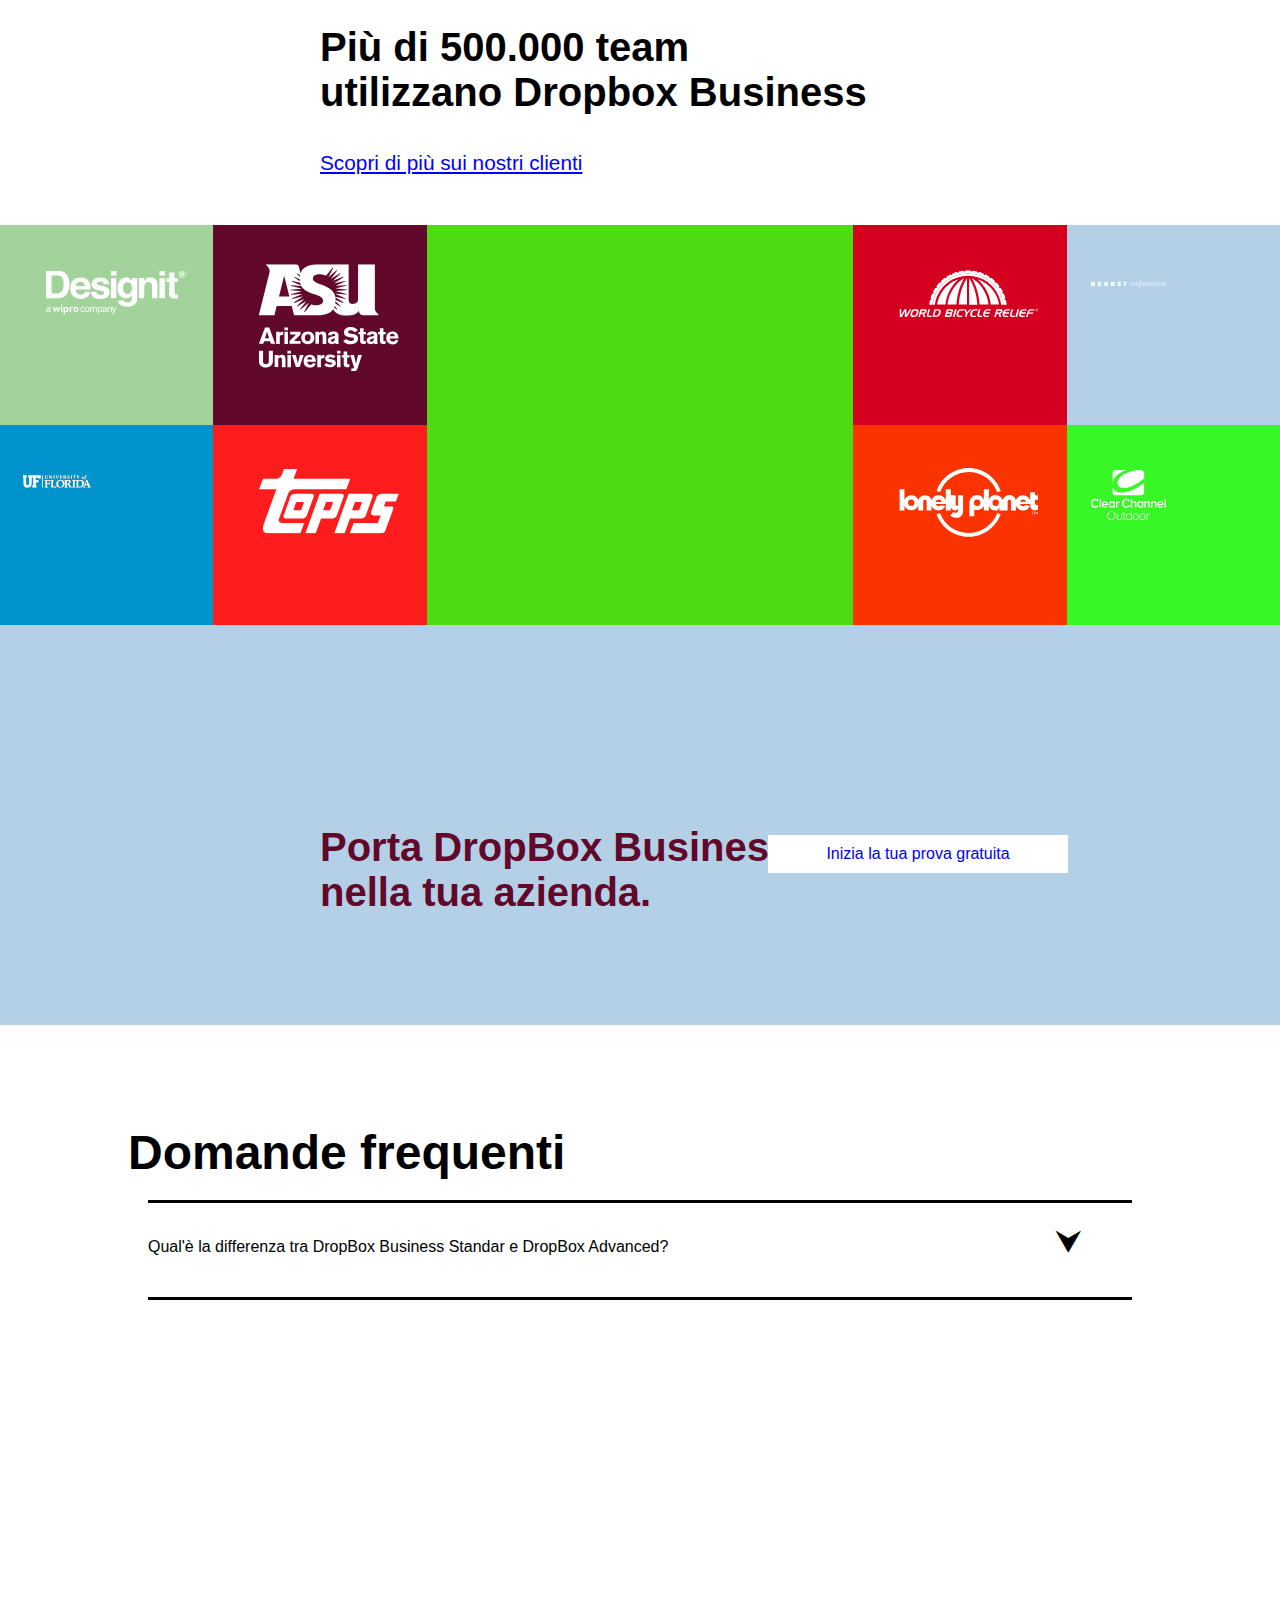
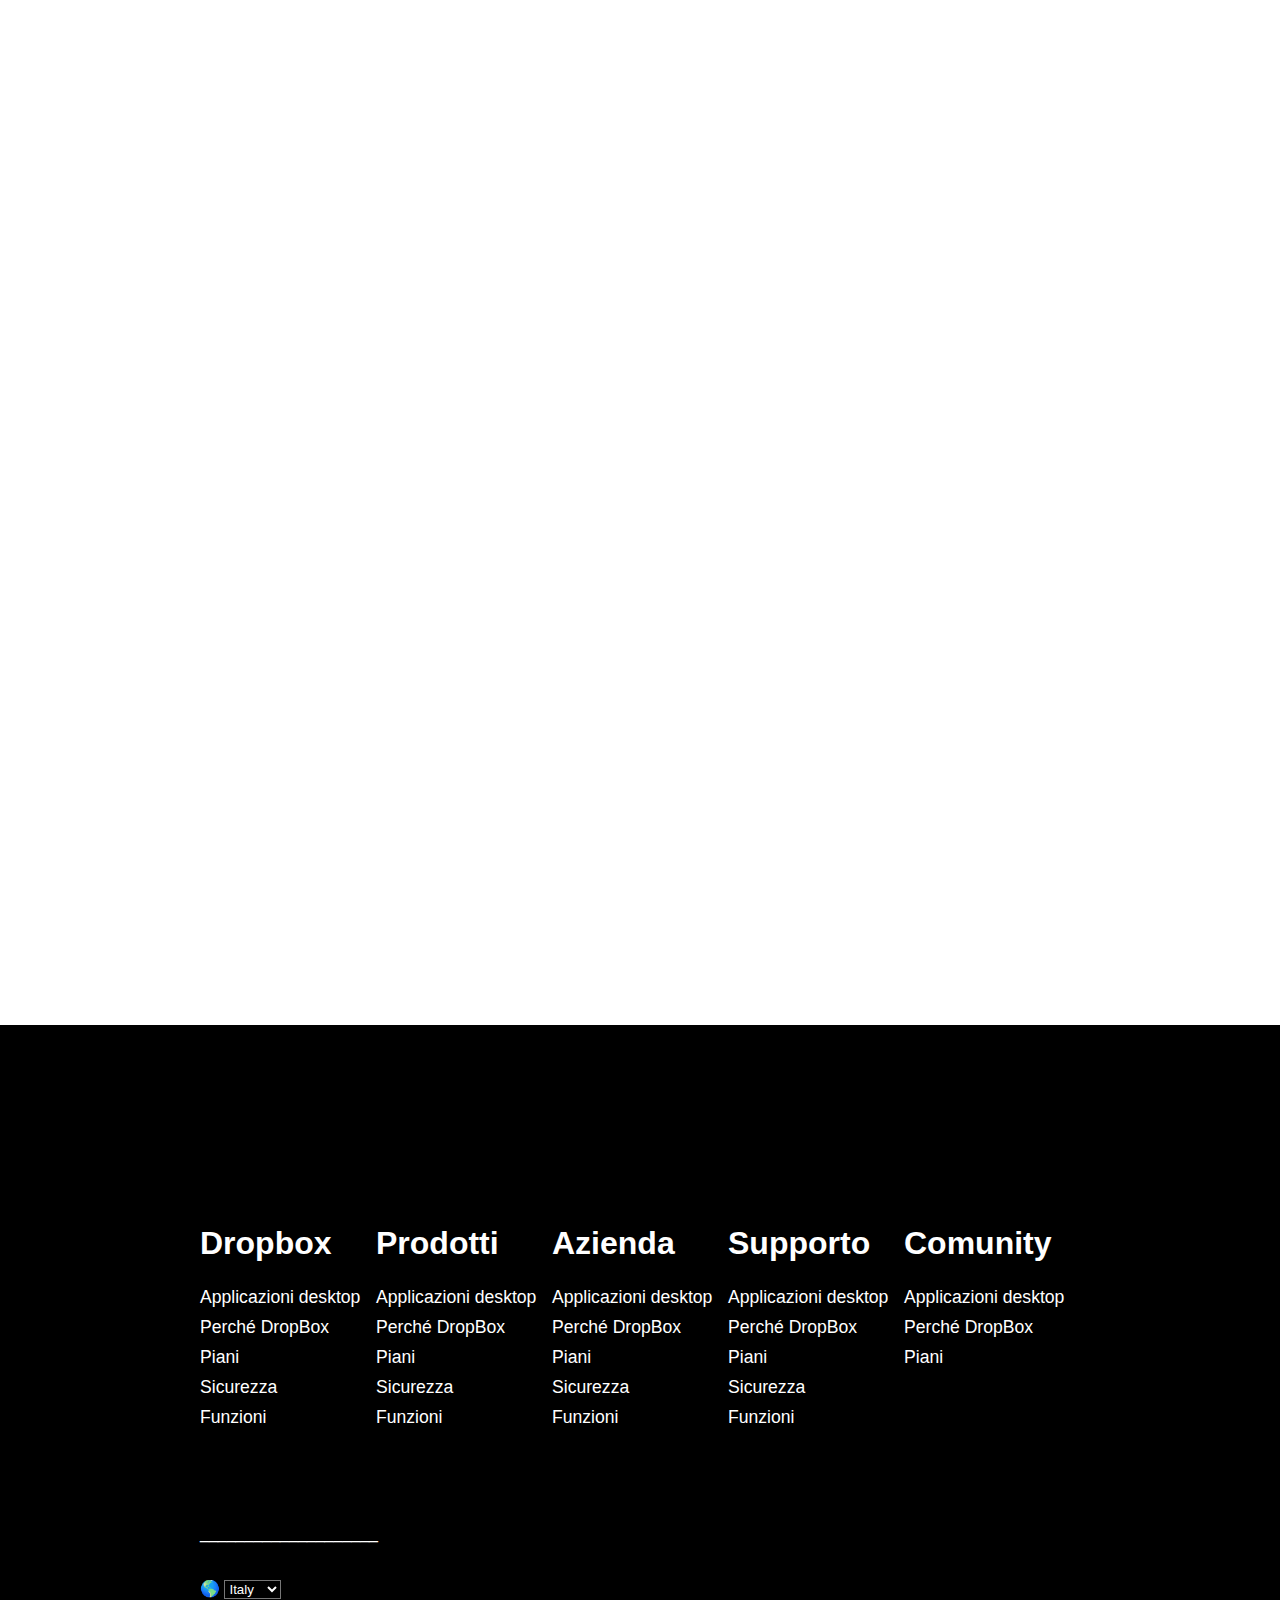
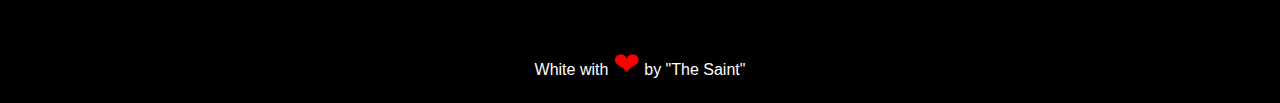
==== commit 667e75b2: "V. 0.95,1" ====
--- a/index.html
+++ b/index.html
@@ -78,8 +78,8 @@
       <p>Trova il piano DropBox Business che fa per te</p>
     </div>
     <div class="second-section-input">
-        <input type="radio" id="fatturazione-mensile" name="fatturazione" value="Fatturazione-mensile">Fatturazione-mensile</input>
-        <input type="radio" id="fatturazione-annuale" name="fatturazione" value="Fatturazione-annuale">Fatturazione-annuale</input>
+        <input type="radio" id="fatturazione-mensile" name="fatturazione" value="Fatturazione-mensile">Fatturazione mensile</input>
+        <input type="radio" id="fatturazione-annuale" name="fatturazione" value="Fatturazione-annuale">Fatturazione annuale</input>
     </div>
 
     <div class="second-section-plan">
@@ -516,14 +516,34 @@
             Domande frequenti
         </div>
 
+
+
+
+
+
+        
         <div class="sixth-section_menu menu-border">
             <div class="sixth-section_menu_list_left">
-                Qual &#232 la differenza tra DropBox Business Standar e DropBox Advanced?
+                Qual&#39&#232 la differenza tra DropBox Business Standar e DropBox Advanced?
             </div>
             <div class="sixth-section_menu_list_right">
                 &#11167
             </div>
-        </div>
+            <div class="drop-text">
+                Lorem ipsum dolor sit, amet consectetur adipisicing elit. Harum, vero in voluptatem eveniet nobis commodi veritatis accusantium, asperiores amet illo ab inventore architecto reiciendis maxime atque itaque ducimus velit quos.
+                Lorem ipsum dolor sit amet consectetur, adipisicing elit. Qui dolorem accusantium reprehenderit quisquam earum. Atque maiores eveniet iste omnis cumque provident non maxime, quos eum modi culpa laboriosam ipsum ullam.
+                Lorem ipsum dolor sit amet, consectetur adipisicing elit. Neque vitae, beatae fugit eligendi alias sint minus aut id rem odio veniam amet eaque autem quam quisquam quidem provident tempora voluptates.
+            </div>
+        </div>
+
+
+
+
+
+
+
+
+
     </div>
 </section>
 <!-- !SECTION -->
--- a/style.css
+++ b/style.css
@@ -596,17 +596,16 @@
         display: block;
     }
 
-    .sixth-section_menu_list_left{
-        float: left;
-        margin-top: 35px;
-        width: max-content;
-        display: inline-block;
-    }
-
-        .menu-border{
-            /* width: 600px; */
-            margin:20px;
-            border-style: solid none solid none;
+    .menu-border{
+        margin:20px;
+        border-style: solid none solid none;
+        }
+
+        .sixth-section_menu_list_left{
+            float: left;
+            margin-top: 35px;
+            width: max-content;
+            display: inline-block;
         }
     
     .sixth-section_menu_list_right{
@@ -615,8 +614,25 @@
         display: inline-block;
         font-size: 2em;
         margin-right: 50px;
-
-    }
+    }
+    .drop-text{
+        display: none;
+        position: absolute;
+        width: 1000px;
+        padding: 12px 16px;
+        z-index: 1;
+        margin-top: 100px;
+        margin-left: 20px
+    }
+
+    
+    .sixth-section_menu:hover .drop-text{
+        display: block;
+        height: 500px;
+
+        
+    }
+
 /* !SECTION */
 /* SECTION FOOTER */
 
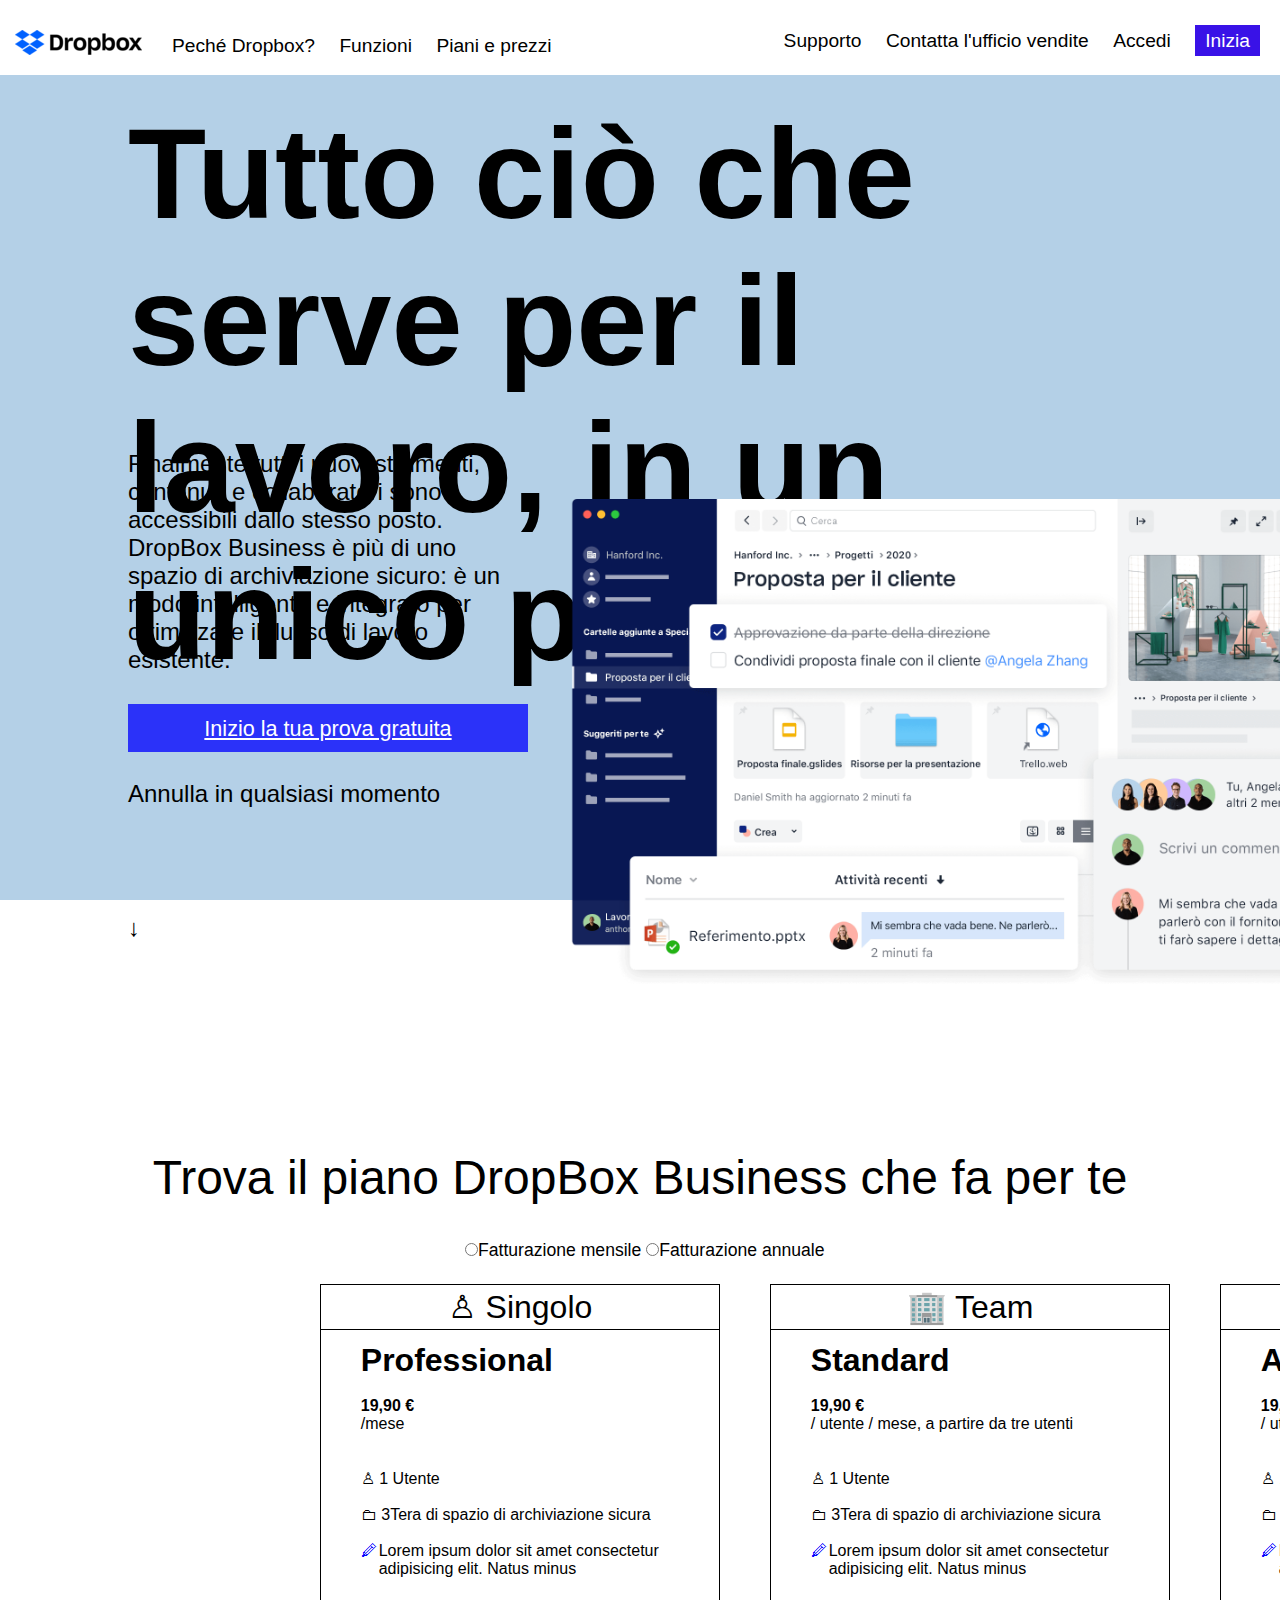
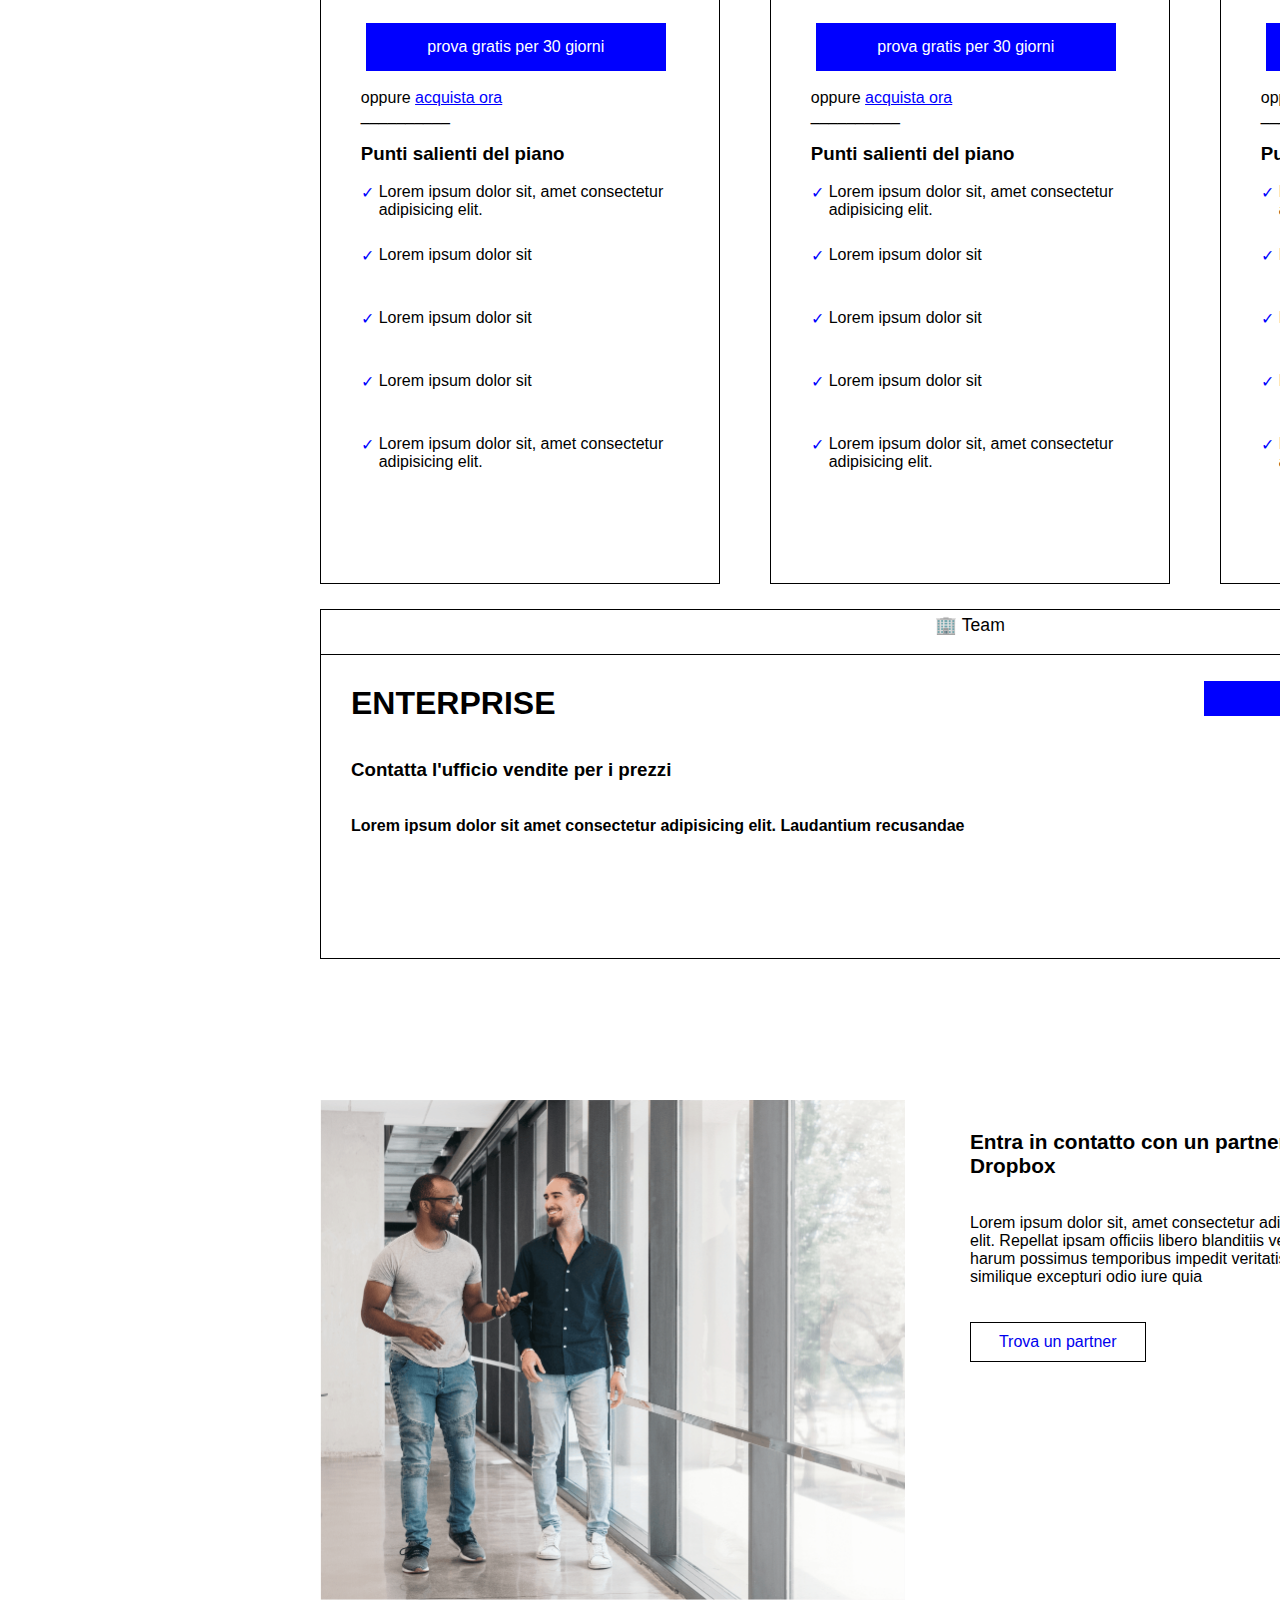
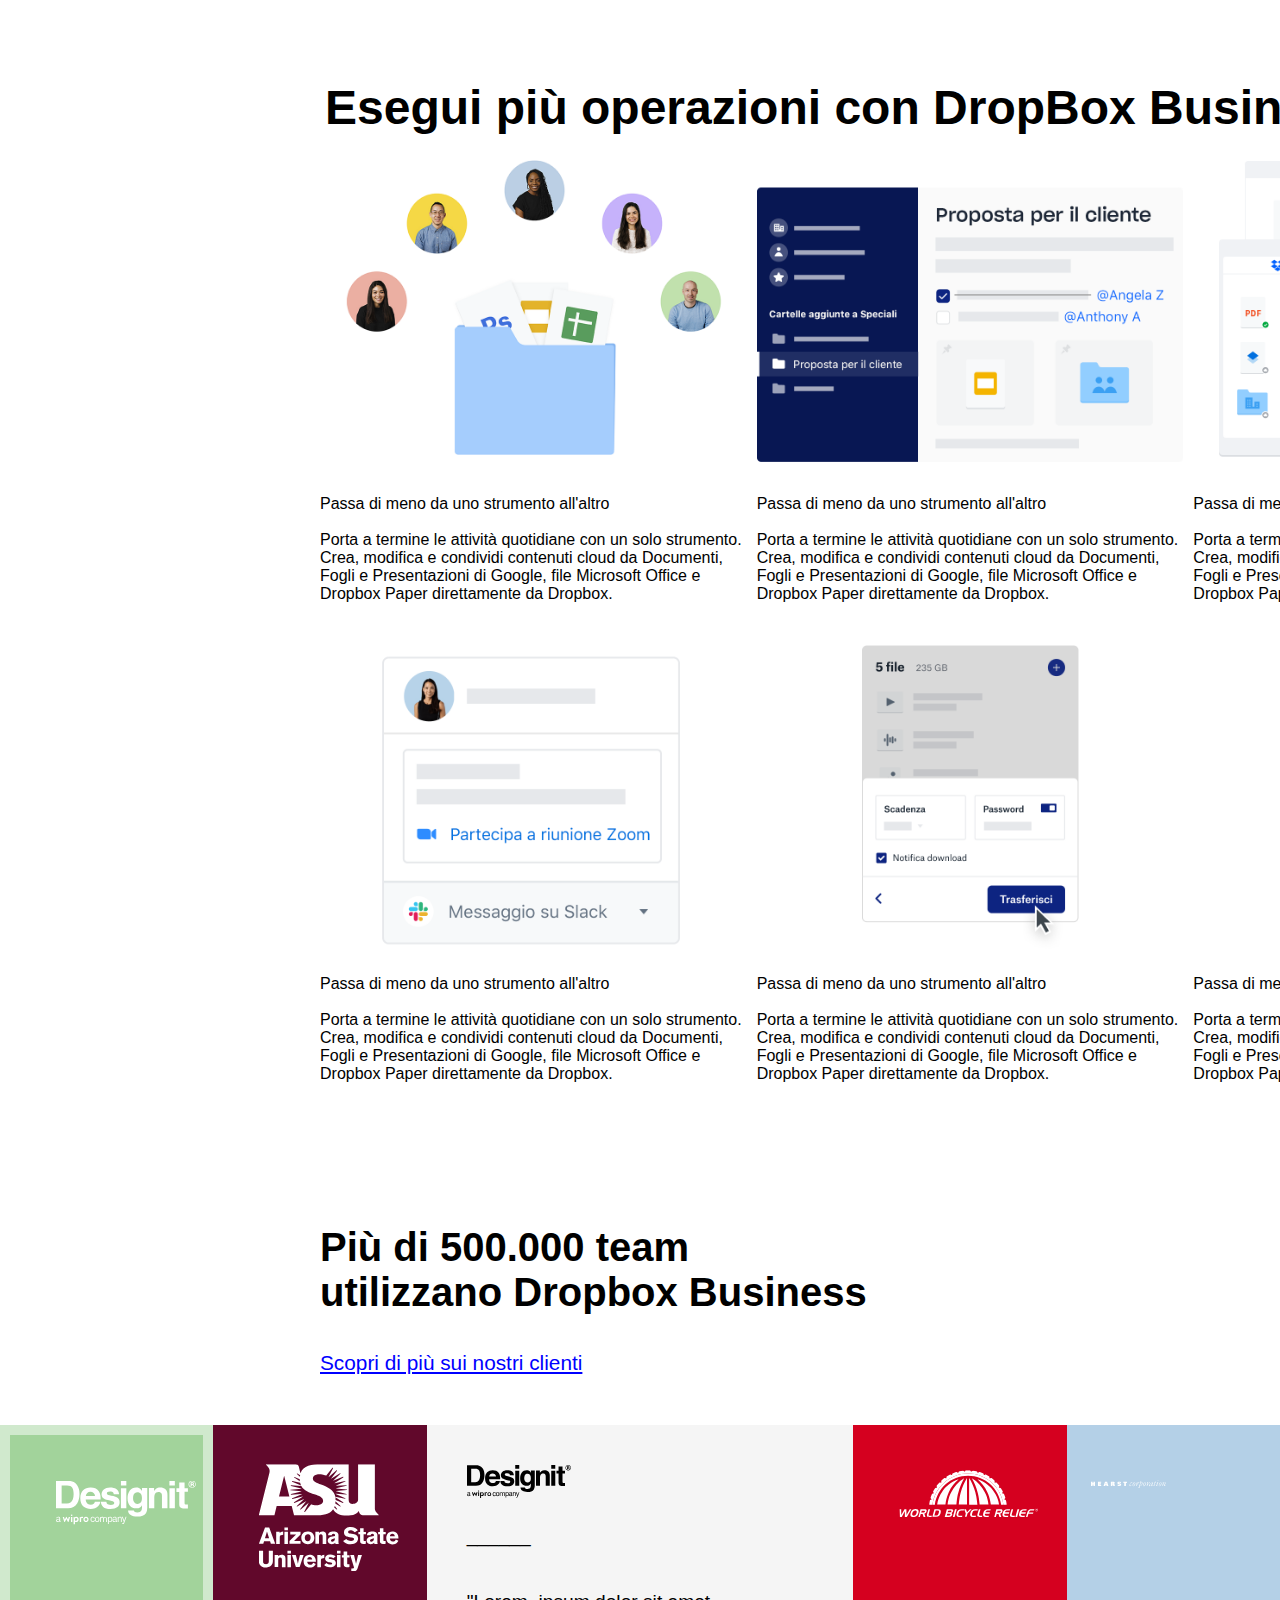
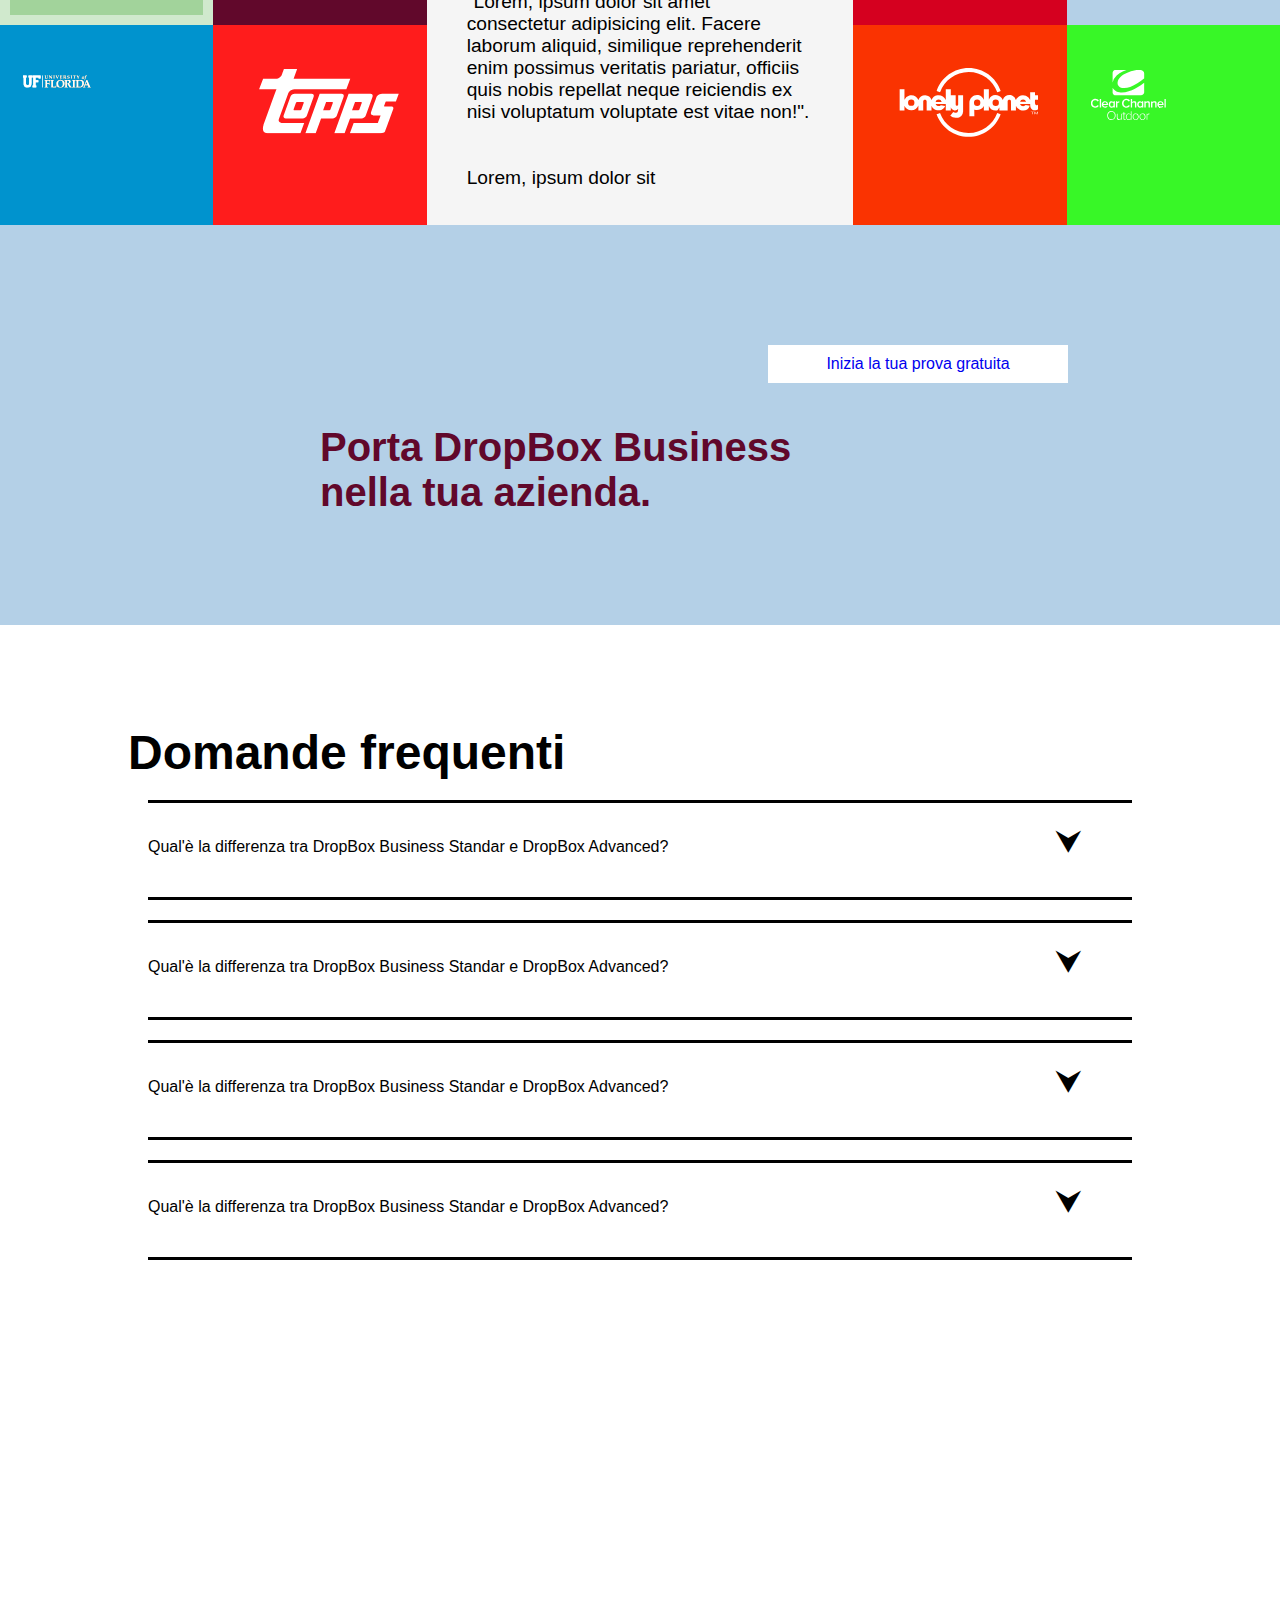
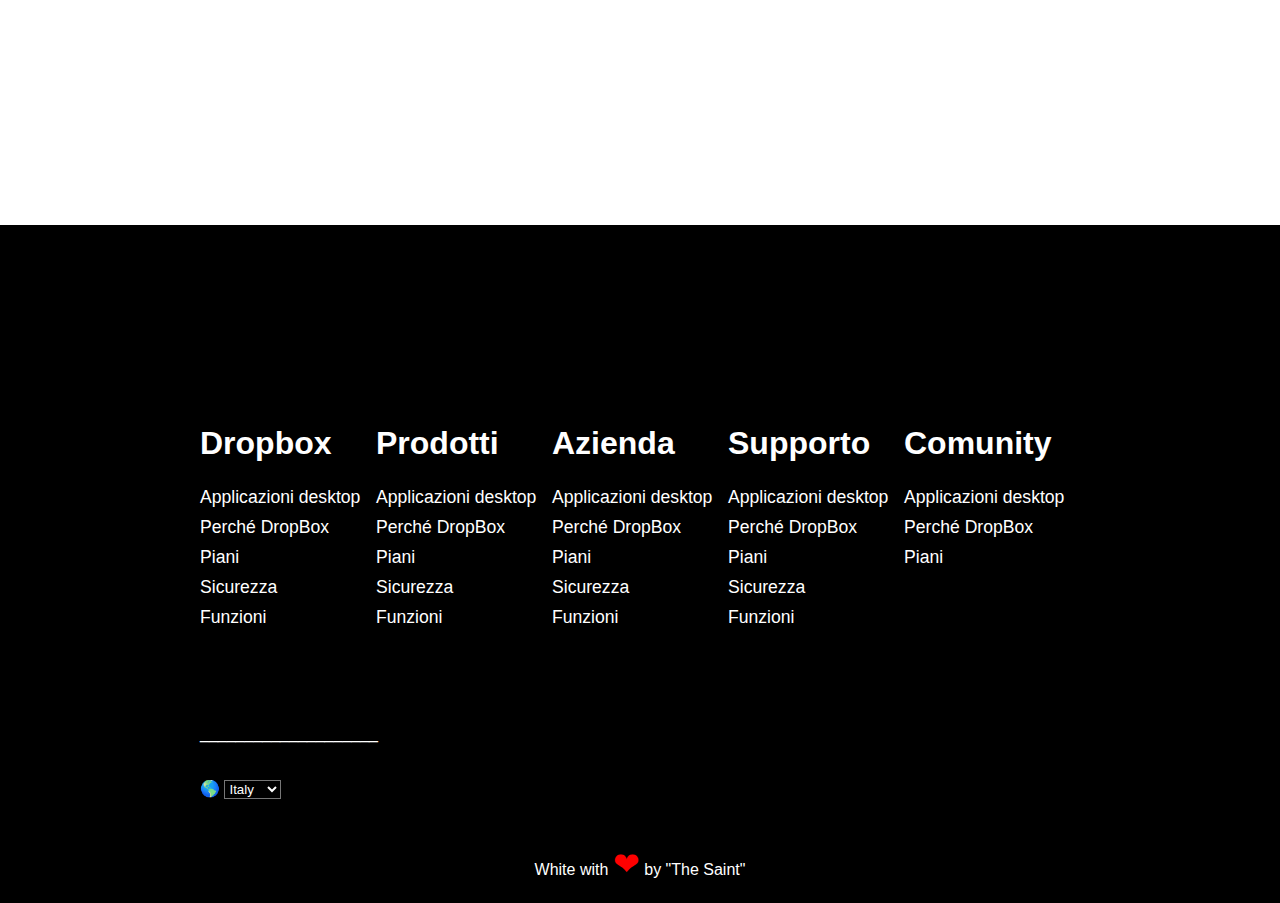
==== commit 7d16e587: "V. 0.95.10" ====
--- a/index.html
+++ b/index.html
@@ -305,7 +305,7 @@
     <div class="third-section-left"></div>
 <!-- FIXME - Mettere a posto le dimensione del testo -->
     <div class="third-section-right">
-        <h1><strong>Entra in contatto con un partner Dropbox</strong></h1>
+        <h1>Entra in contatto con un partner Dropbox</h1>
                     <br><br>
         <h3>Lorem ipsum dolor sit, amet consectetur adipisicing elit. Repellat ipsam officiis libero blanditiis veniam harum possimus temporibus impedit veritatis itaque similique excepturi odio iure quia</h3>
                     <br><br>
@@ -450,7 +450,13 @@
 
 <!-- ANCHOR 5° Sezione cont-img padre centro -->
         <div class="fifth-section_cont-img_middle">
-
+            <img src="./img/designit.svg" alt="Logo Designit." class="logo-img_middle">
+            <br><br>
+            <div>______</div>
+            <br><br>
+           <p>"Lorem, ipsum dolor sit amet consectetur adipisicing elit. Facere laborum aliquid, similique reprehenderit enim possimus veritatis pariatur, officiis quis nobis repellat neque reiciendis ex nisi voluptatum voluptate est vitae non!".</p>
+           <br><br>
+           <p>Lorem, ipsum dolor sit</p>
             
         </div>
 
@@ -495,7 +501,6 @@
 
 <!-- ANCHOR 5° Sezione FOOTER -->
     <div class="fifth-section_footer">
-        
         <div class="fifth-section_footer_left">
                 Porta DropBox Business nella tua azienda.
         </div>
@@ -503,8 +508,6 @@
         <div class="fifth-section_footer_right-buttom">
             <a href="#">Inizia la tua prova gratuita</a>
         </div>
-
-
     </div>
 </section>
 
@@ -515,12 +518,6 @@
         <div class="sixth-section_body_title">
             Domande frequenti
         </div>
-
-
-
-
-
-
         
         <div class="sixth-section_menu menu-border">
             <div class="sixth-section_menu_list_left">
@@ -536,18 +533,51 @@
             </div>
         </div>
 
-
-
-
-
-
-
-
-
+        <div class="sixth-section_menu menu-border">
+            <div class="sixth-section_menu_list_left">
+                Qual&#39&#232 la differenza tra DropBox Business Standar e DropBox Advanced?
+            </div>
+            <div class="sixth-section_menu_list_right">
+                &#11167
+            </div>
+            <div class="drop-text">
+                Lorem ipsum dolor sit, amet consectetur adipisicing elit. Harum, vero in voluptatem eveniet nobis commodi veritatis accusantium, asperiores amet illo ab inventore architecto reiciendis maxime atque itaque ducimus velit quos.
+                Lorem ipsum dolor sit amet consectetur, adipisicing elit. Qui dolorem accusantium reprehenderit quisquam earum. Atque maiores eveniet iste omnis cumque provident non maxime, quos eum modi culpa laboriosam ipsum ullam.
+                Lorem ipsum dolor sit amet, consectetur adipisicing elit. Neque vitae, beatae fugit eligendi alias sint minus aut id rem odio veniam amet eaque autem quam quisquam quidem provident tempora voluptates.
+            </div>
+        </div>
+
+        <div class="sixth-section_menu menu-border">
+            <div class="sixth-section_menu_list_left">
+                Qual&#39&#232 la differenza tra DropBox Business Standar e DropBox Advanced?
+            </div>
+            <div class="sixth-section_menu_list_right">
+                &#11167
+            </div>
+            <div class="drop-text">
+                Lorem ipsum dolor sit, amet consectetur adipisicing elit. Harum, vero in voluptatem eveniet nobis commodi veritatis accusantium, asperiores amet illo ab inventore architecto reiciendis maxime atque itaque ducimus velit quos.
+                Lorem ipsum dolor sit amet consectetur, adipisicing elit. Qui dolorem accusantium reprehenderit quisquam earum. Atque maiores eveniet iste omnis cumque provident non maxime, quos eum modi culpa laboriosam ipsum ullam.
+                Lorem ipsum dolor sit amet, consectetur adipisicing elit. Neque vitae, beatae fugit eligendi alias sint minus aut id rem odio veniam amet eaque autem quam quisquam quidem provident tempora voluptates.
+            </div>
+        </div>
+
+        <div class="sixth-section_menu menu-border">
+            <div class="sixth-section_menu_list_left">
+                Qual&#39&#232 la differenza tra DropBox Business Standar e DropBox Advanced?
+            </div>
+            <div class="sixth-section_menu_list_right">
+                &#11167
+            </div>
+            <div class="drop-text">
+                Lorem ipsum dolor sit, amet consectetur adipisicing elit. Harum, vero in voluptatem eveniet nobis commodi veritatis accusantium, asperiores amet illo ab inventore architecto reiciendis maxime atque itaque ducimus velit quos.
+                Lorem ipsum dolor sit amet consectetur, adipisicing elit. Qui dolorem accusantium reprehenderit quisquam earum. Atque maiores eveniet iste omnis cumque provident non maxime, quos eum modi culpa laboriosam ipsum ullam.
+                Lorem ipsum dolor sit amet, consectetur adipisicing elit. Neque vitae, beatae fugit eligendi alias sint minus aut id rem odio veniam amet eaque autem quam quisquam quidem provident tempora voluptates.
+            </div>
+        </div>
     </div>
 </section>
+
 <!-- !SECTION -->
-
 <!-- SECTION FOOTER -->
 <footer>
 <div class="footer-body">
--- a/style.css
+++ b/style.css
@@ -70,7 +70,7 @@
     color: white;
     padding: 5px 10px;}
 
-/* SECTION Inizio prima SECTION */
+/* SECTION 1° Inizio */
 
 .first-section{
     position: relative;
@@ -123,7 +123,7 @@
     }
 
 /* !SECTION */
-/* SECTION inizio seconda SECTION */
+/* SECTION 2° inizio */
 
 .second-section{
     width: 100%;
@@ -257,7 +257,7 @@
             text-decoration: none;}
 
  /* !SECTION */
-/* SECTION  - Inizio third-SECTION */
+/* SECTION 3° Inizio */
 .third-section{
     width: 1300px;
     margin-left: 25%;
@@ -276,8 +276,13 @@
         height: 50%;
         margin-top: 30px;}
 
+        .third-section-right h1{
+            font-size: 1.3em;
+            font-weight: 900;}
+
         .third-section-right h3{
-            font-size: 1em;}
+            font-size: 1em;
+            font-weight: 500;}
 
         .third-section-right-button{
             border: 1px solid black;
@@ -294,16 +299,13 @@
     width: 1300px;
     margin-left: 25%;
     margin-top: 75px;
-    height: 1500px;
+    height: 1000px;
 }
 
 /* NOTE - fourth-section common */
 .block-dim{
     width: calc(100% / 3);
-
-
-}
-/* FIXME - l'altezza rompe in basso di 35px */
+}
     .fourth-section-header{
         width: 100%;
         height: 60px;
@@ -311,10 +313,6 @@
         font-size: 1.5em;
         font-weight: bold;
     }
-/* .fourth-section_body_row_text{
-    font-size: 2em;
-    font-weight: bold;
-} */
 
     .fourth-section_body_row-one{
         display: flex;
@@ -396,7 +394,7 @@
 
 .fifth-section_Header{
     margin-left: 25%;
-    margin-top: 50px;
+    margin-top: 150px;
     width: 700px;
     margin-bottom: 50px;
 }
@@ -451,6 +449,7 @@
                 width: 50%;
                 height: 100%;
                 background-color: #A2D39B;
+                border: 10px solid #D0E9CD
             }
 
 
@@ -484,9 +483,19 @@
     .fifth-section_cont-img_middle{
         width: calc(100% / 3);
         height: 400px;
-        background-color: rgb(77, 220, 20);
-        display: inline-block;}
-
+        background-color: #F5F5F5;
+        display: inline-block;
+        padding: 40px;
+    }
+
+    .fifth-section_cont-img_middle img{
+        width: 30%;
+    }
+
+    .fifth-section_cont-img_middle{
+        font-size: 1.2em;
+
+    }
 /* ANCHOR 5° Sezione cont-img padre destra */
     .fifth-section_cont-img_right{
         width: calc(100% / 3);
@@ -537,10 +546,10 @@
     height: 400px;
     width: 100%;
     background-color: #B4D0E7;
-    position: absolute;
+    position: relative;
 }
     .fifth-section_footer_left{
-        position: relative;
+        position: absolute;
         left: 25%;
         top: 50%;
         font-size: 2.5em;
@@ -549,31 +558,25 @@
         font-weight: bold;
     }
 
-/* FIXME bottono non funziona  */
-
     .fifth-section_footer_right-buttom{
-        position: relative;
+        position: absolute;
         width: 300px;
         text-align: center;
         background-color: white;
         padding: 10px;
         top: 30%;
-        left:60%;
-    }
+        left:60%;}
 
     .fifth-section_footer_right-buttom a{
-        text-decoration: none;
-    }
+        text-decoration: none;}
 
 /* !SECTION */
 /* SECTION 6° Sezione Inizio */
 
 .sixth-section{
     width: 100%;
-    height: 2000px;
-    position: relative;
-
-}
+    height: 1200px;
+    position: relative;}
 
     .sixth-section_body{
         position: absolute;
@@ -581,7 +584,7 @@
         height: 75%;
         left: 10%;
         right: 10%;
-        top: 500px; 
+        top: 100px; 
         bottom: 200px;
     }
 
@@ -594,12 +597,14 @@
         margin-top: 200px;
         height: 100px;
         display: block;
-    }
-
-    .menu-border{
         margin:20px;
         border-style: solid none solid none;
-        }
+    }
+
+    .sixth-section_menu:hover{
+        height: 250px;
+
+    }    
 
         .sixth-section_menu_list_left{
             float: left;
